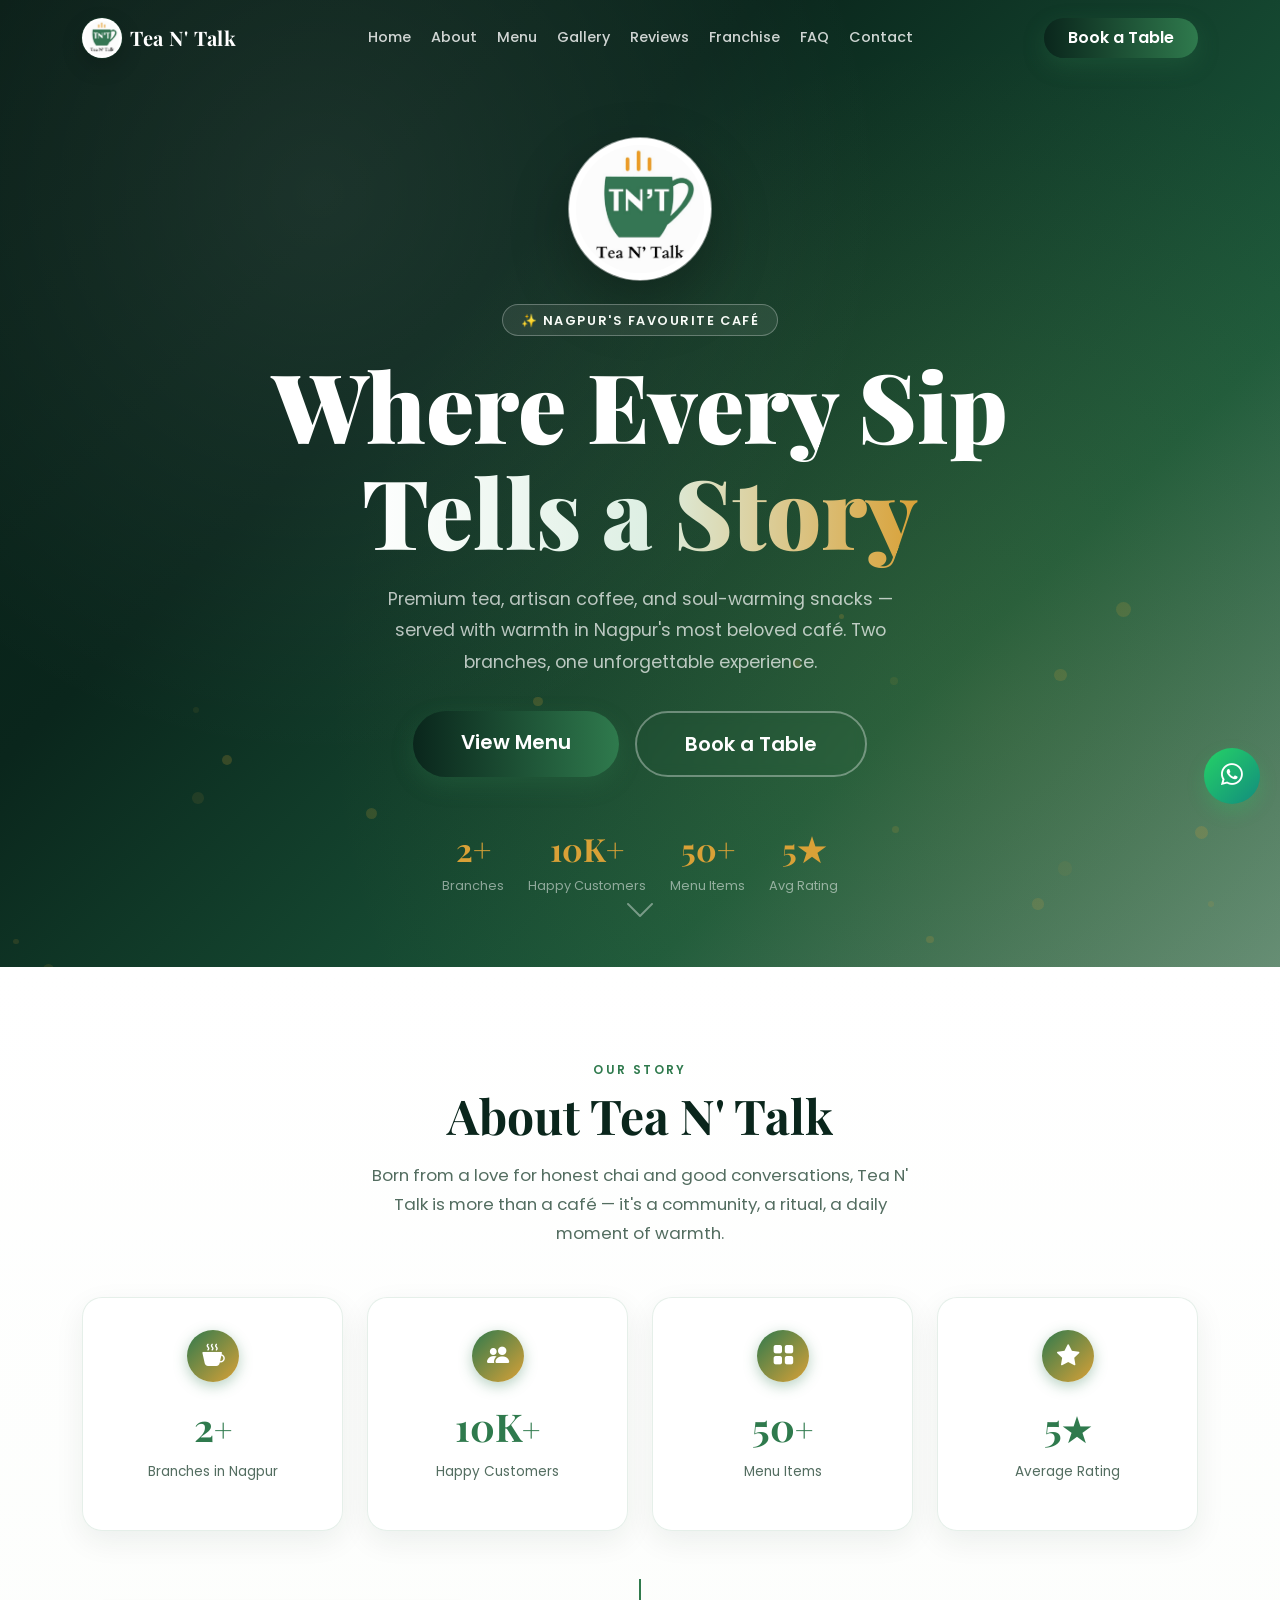
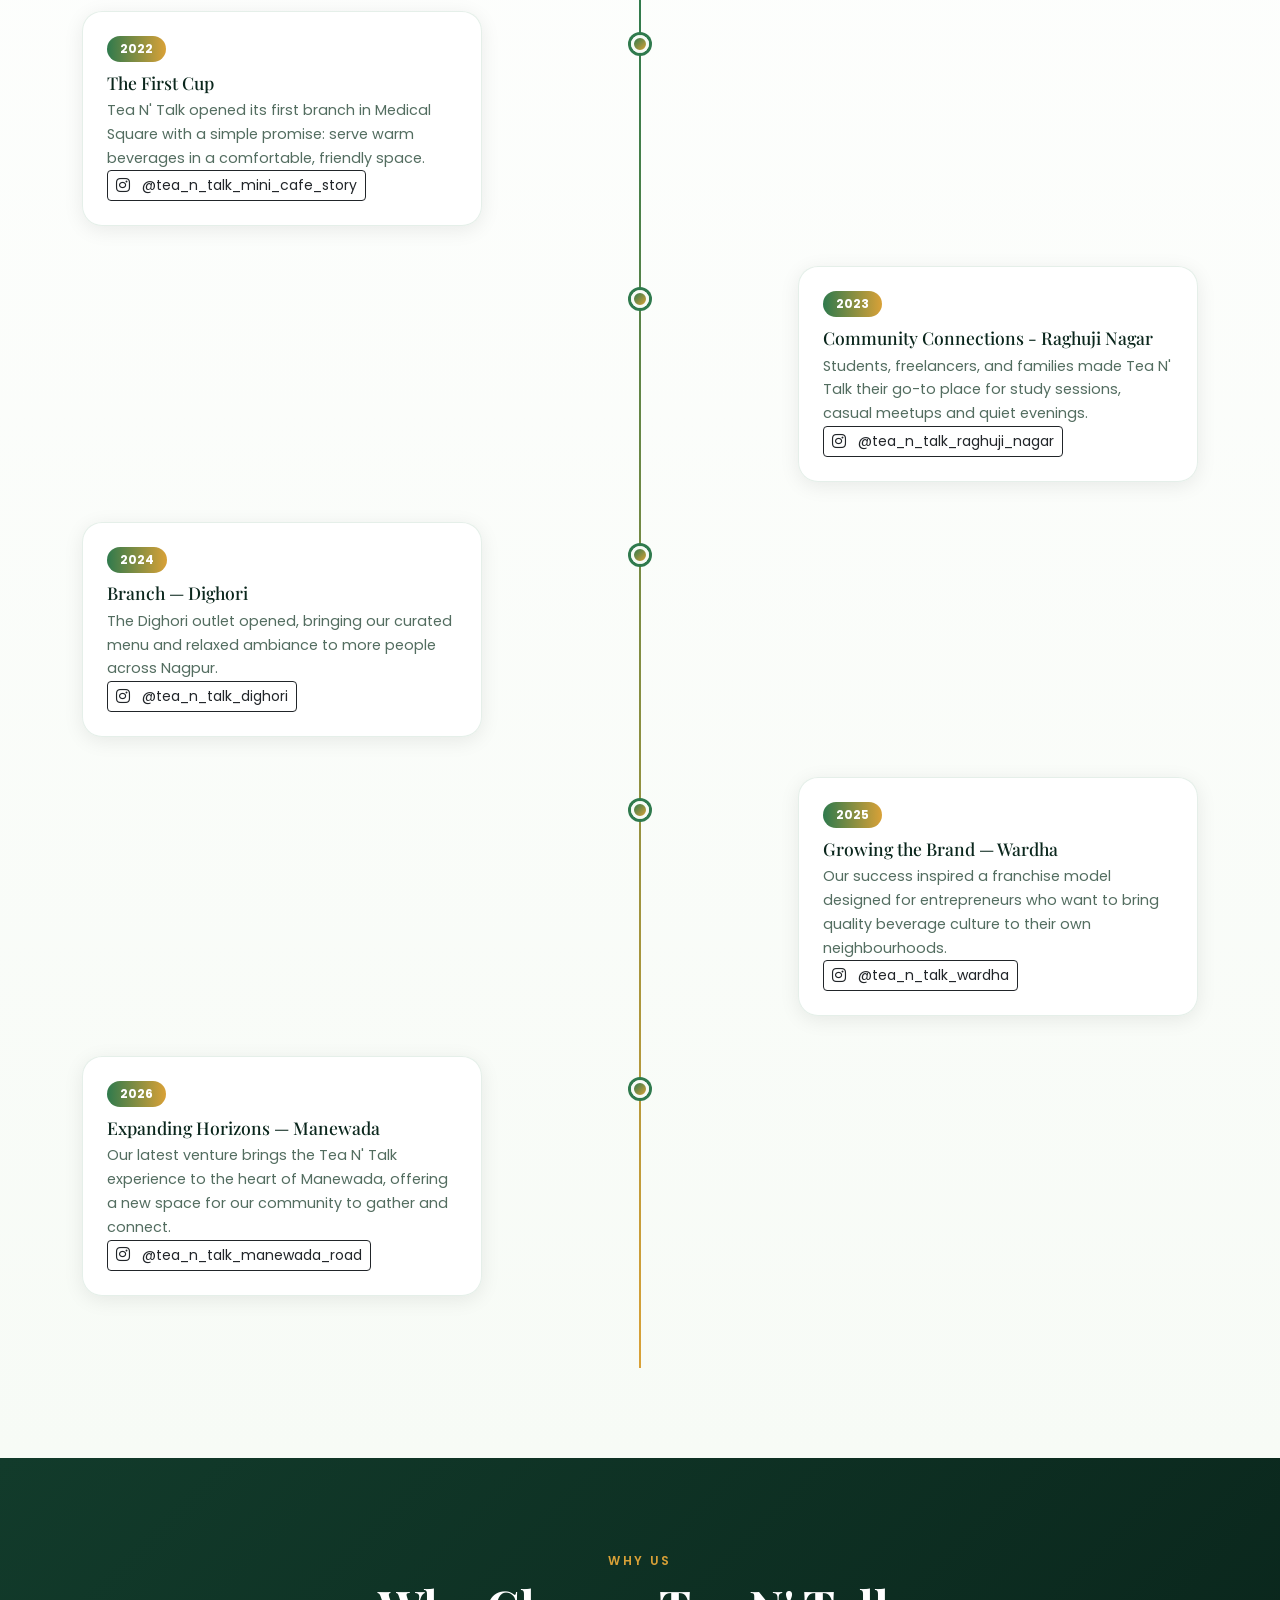
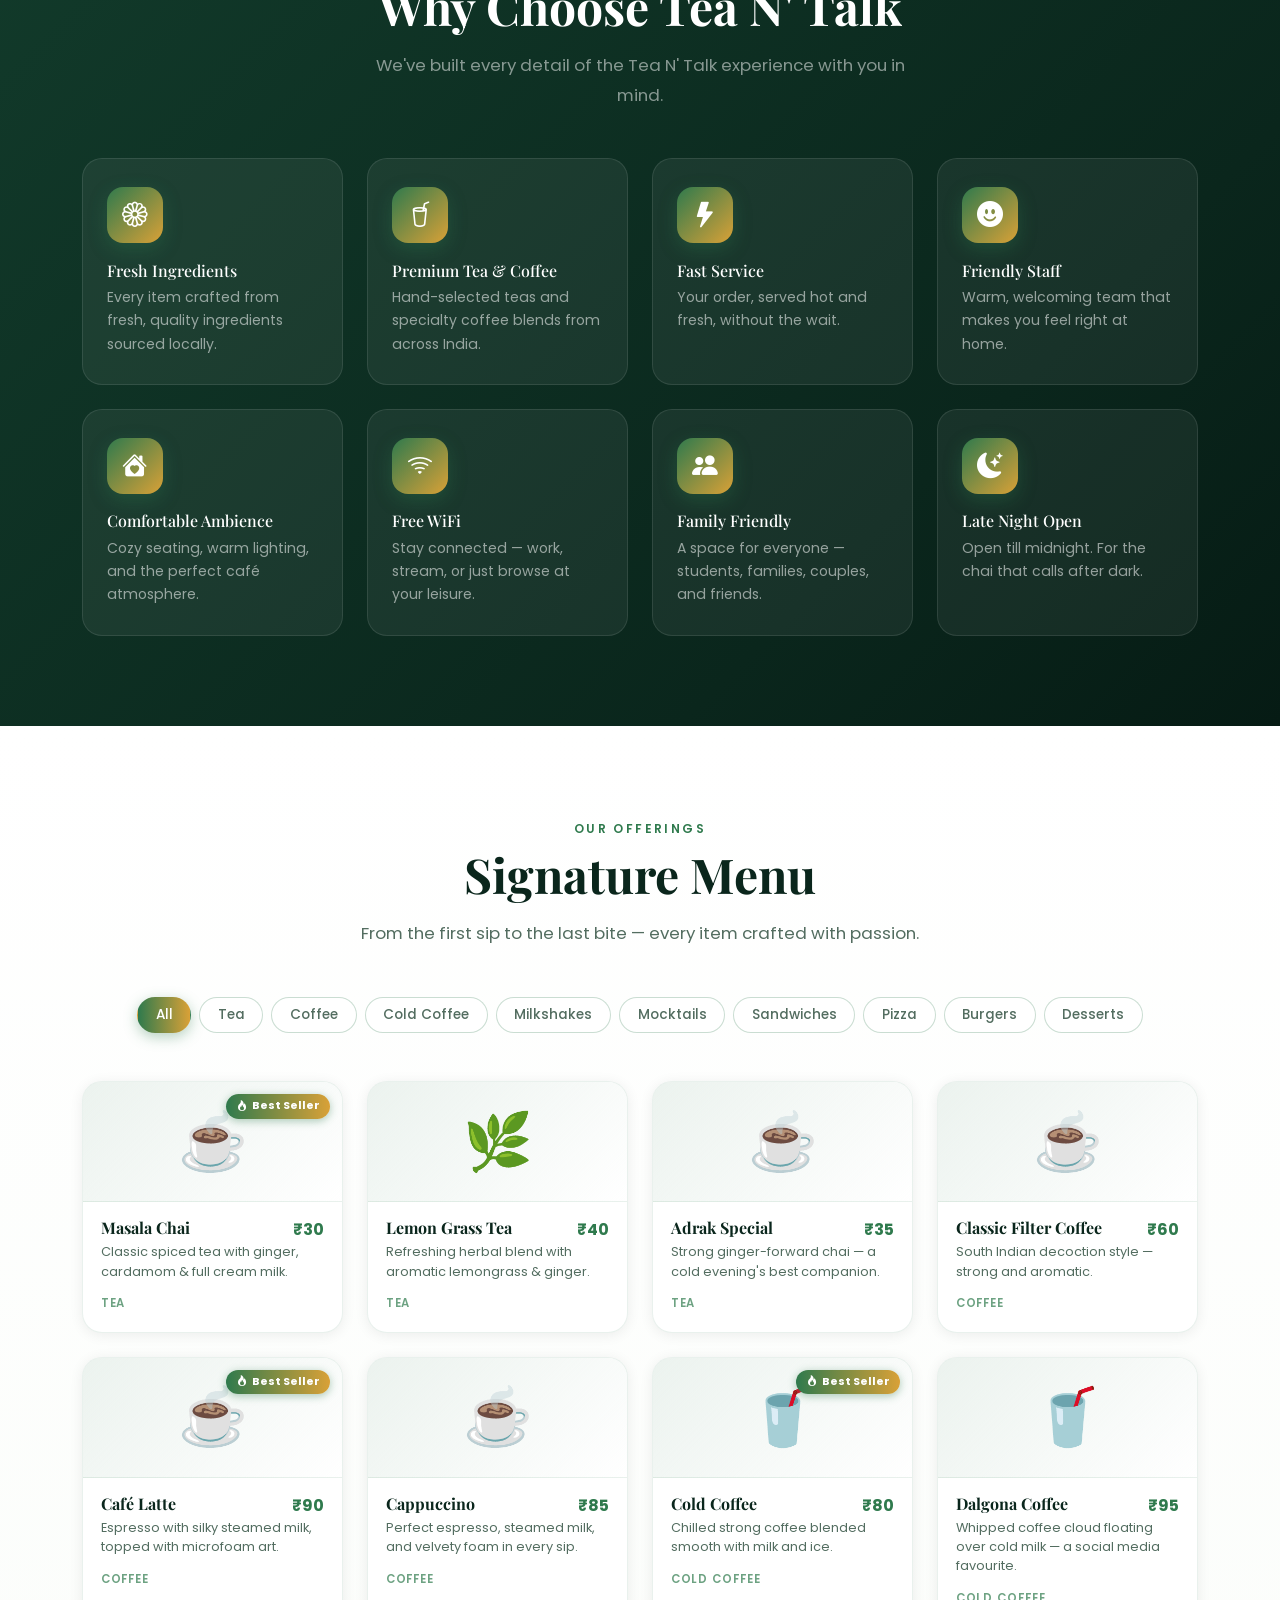
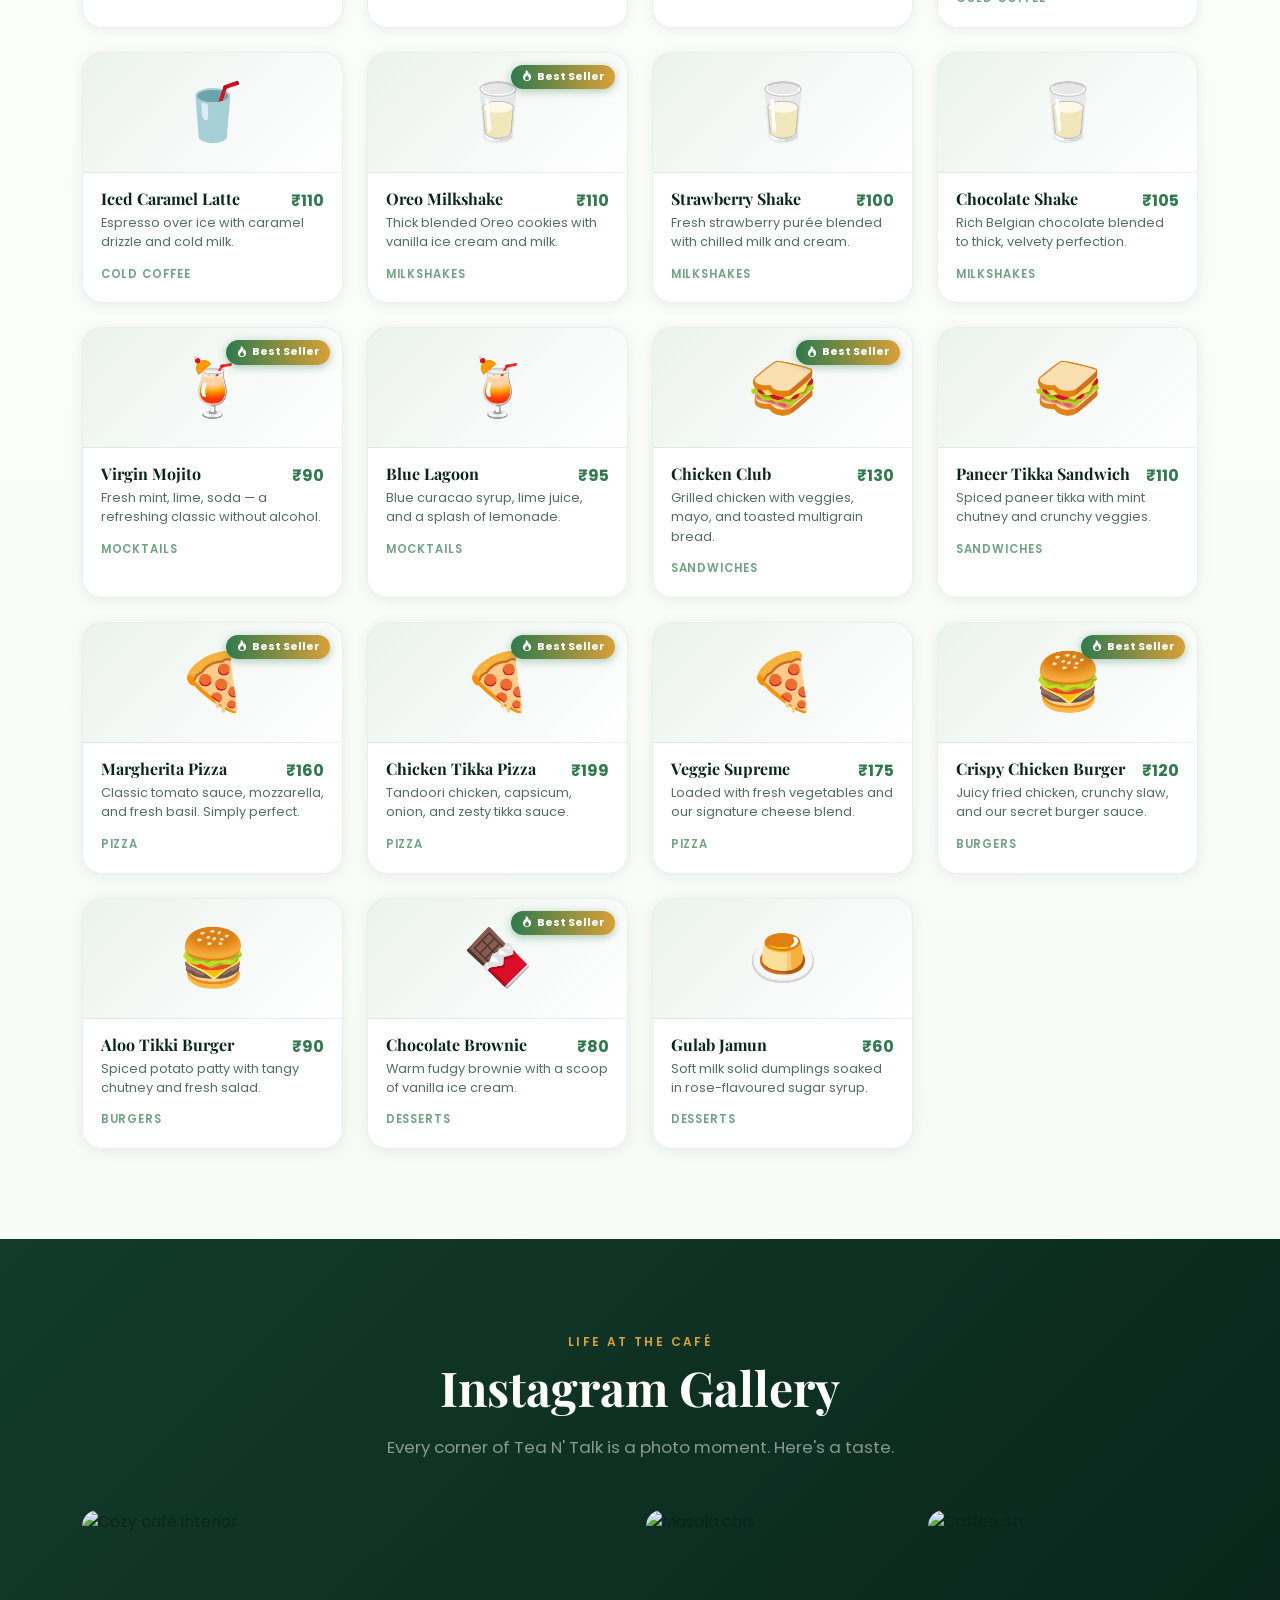
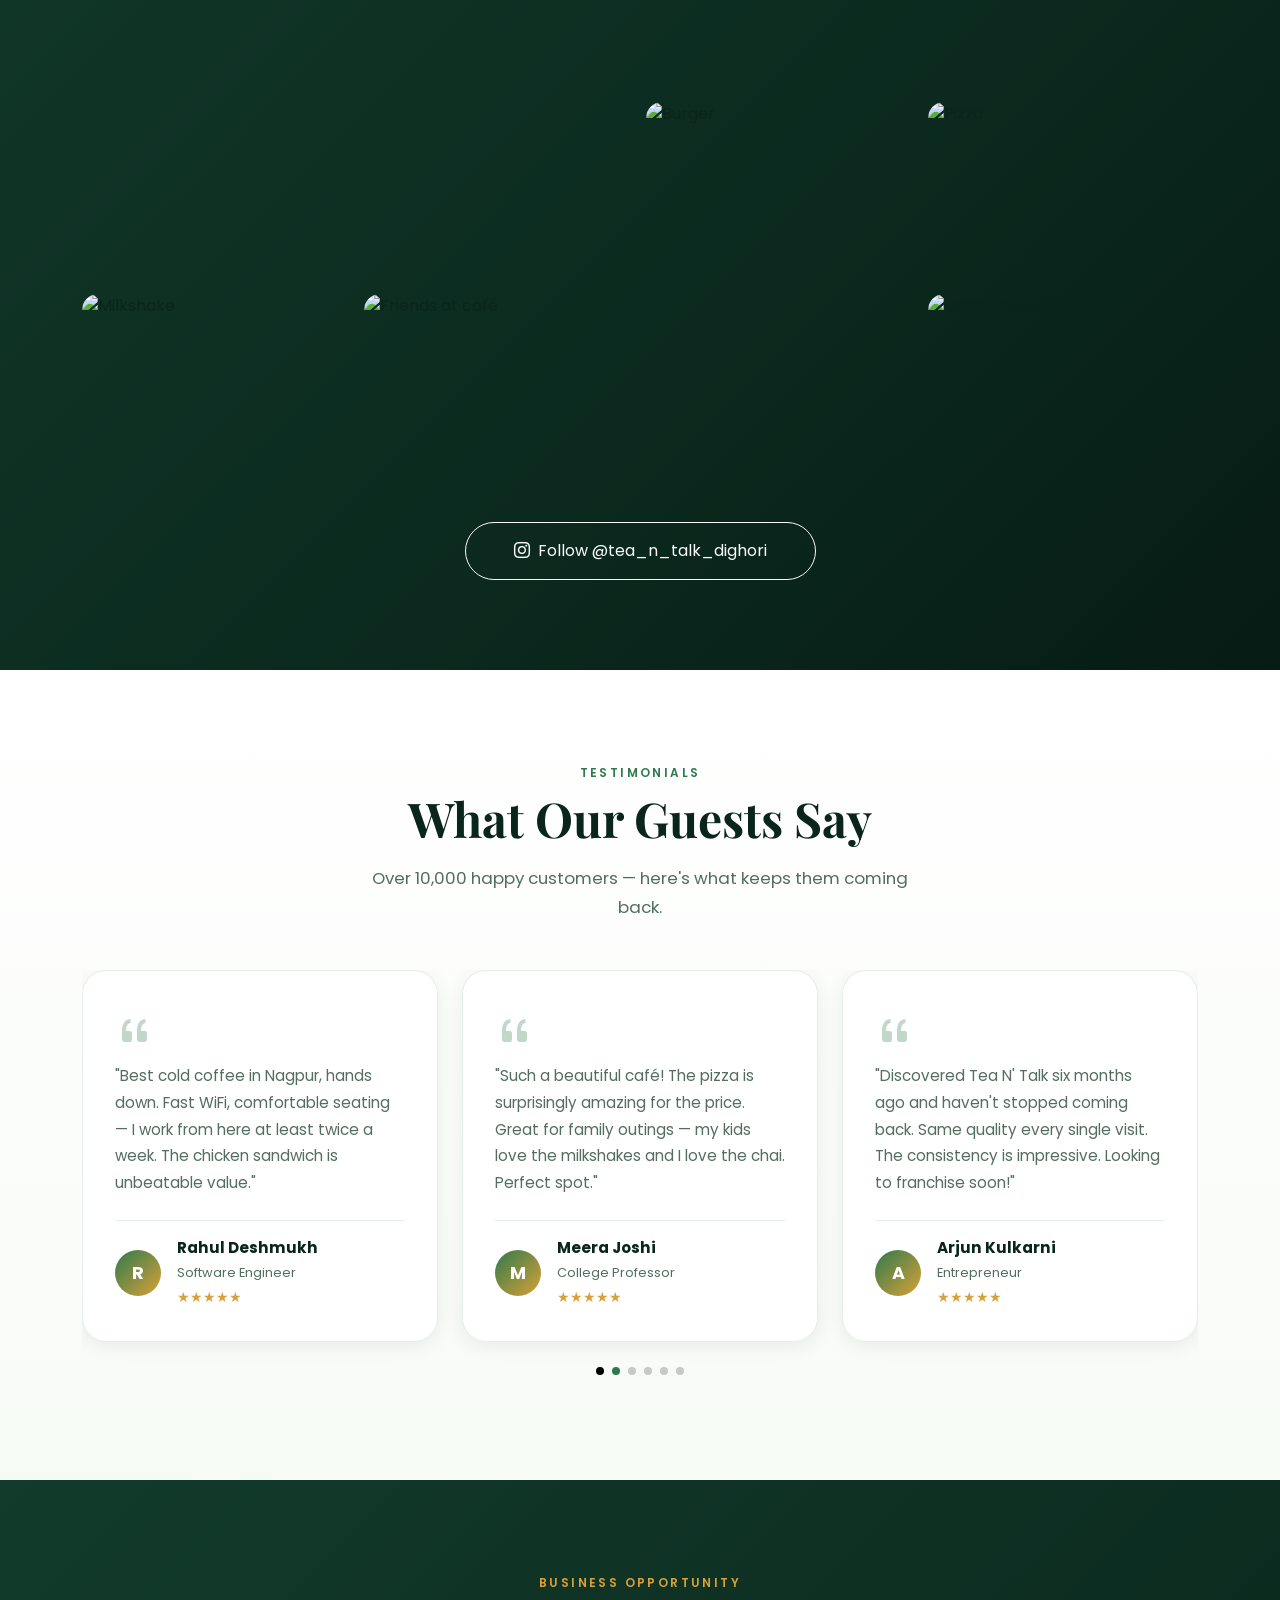
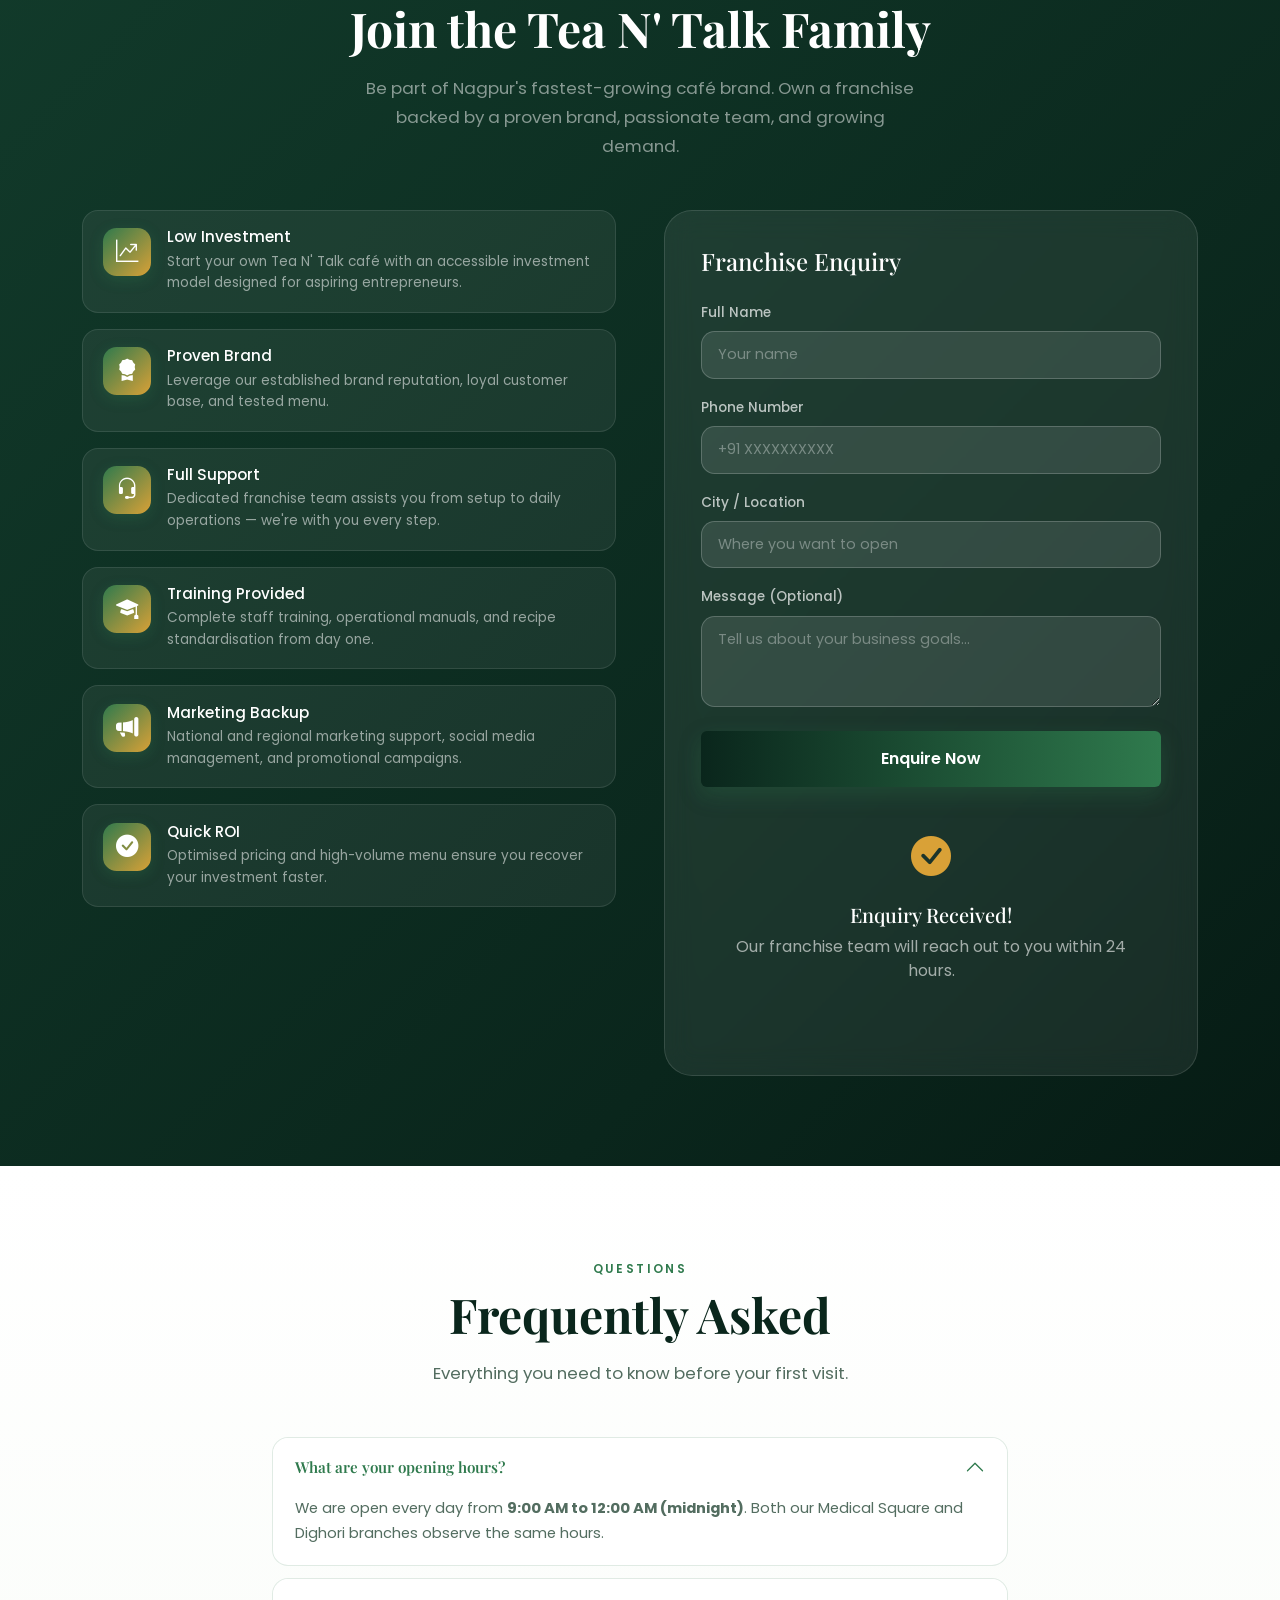
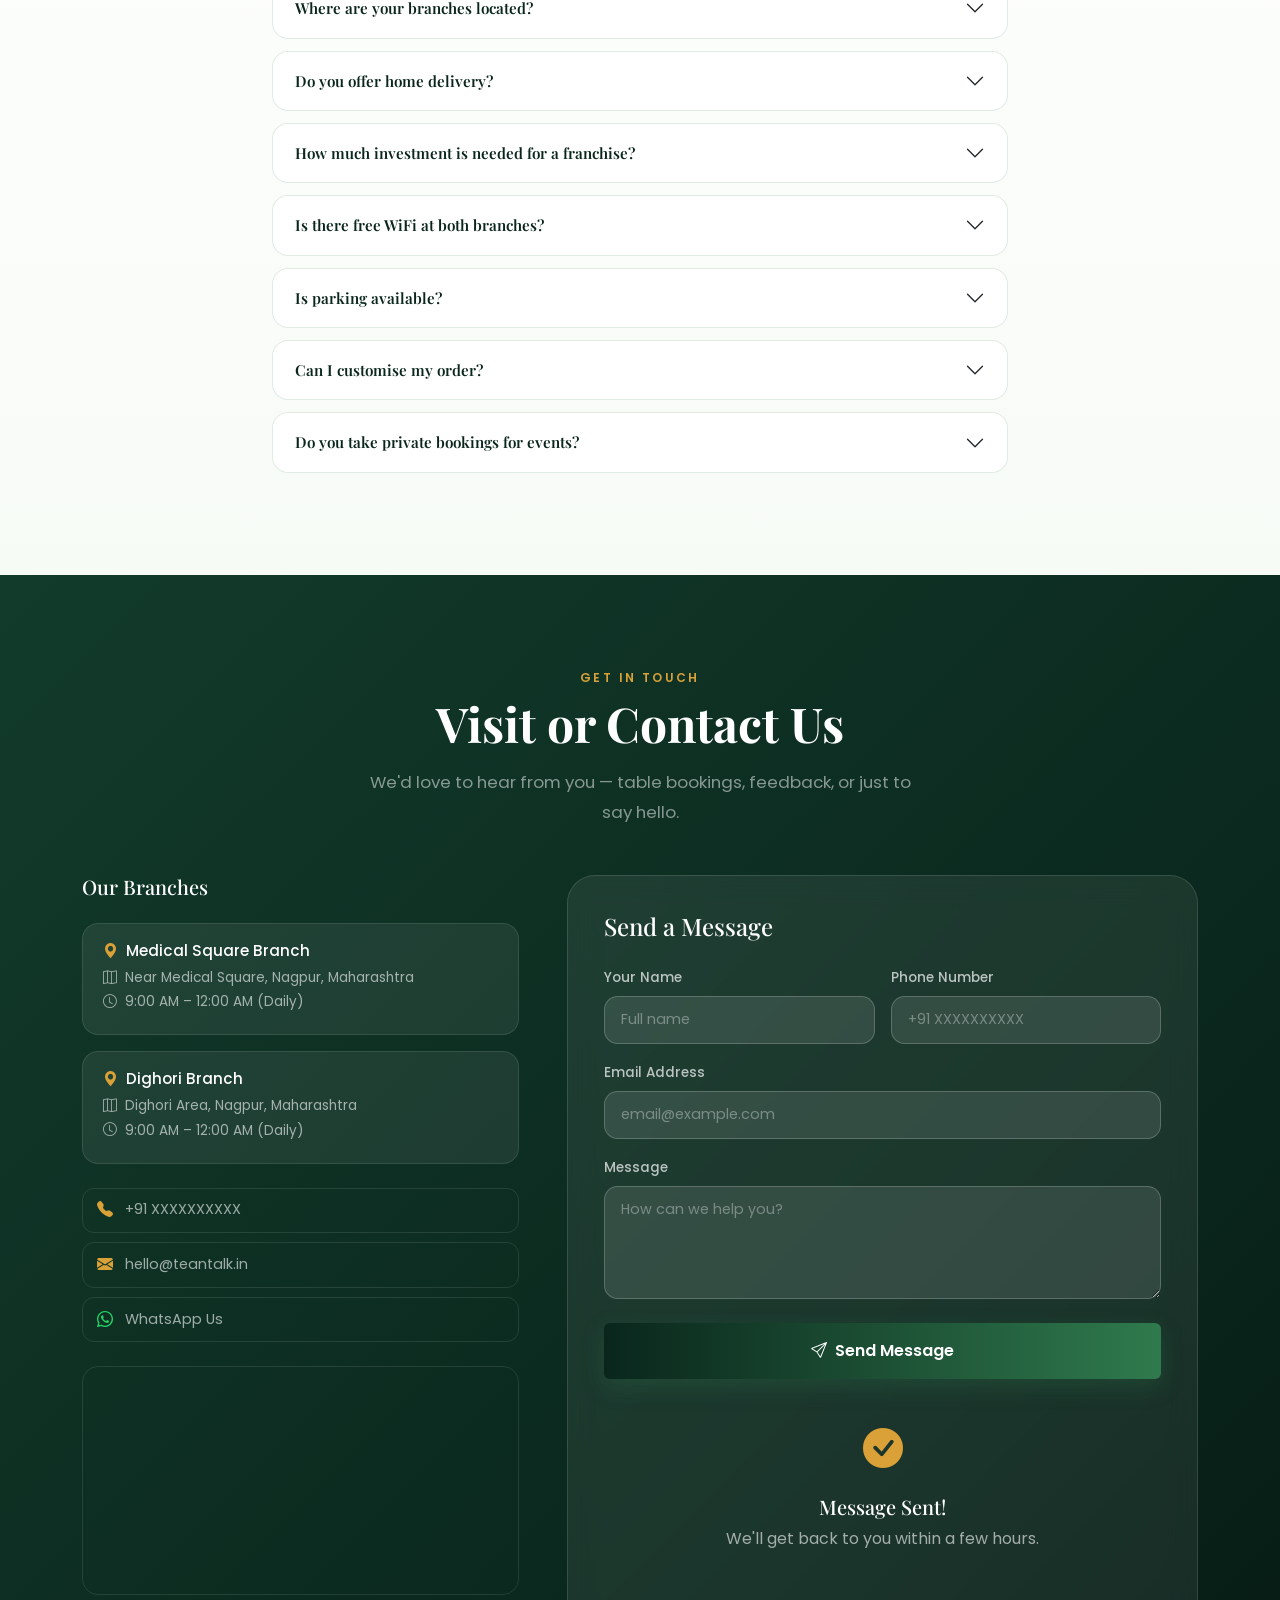
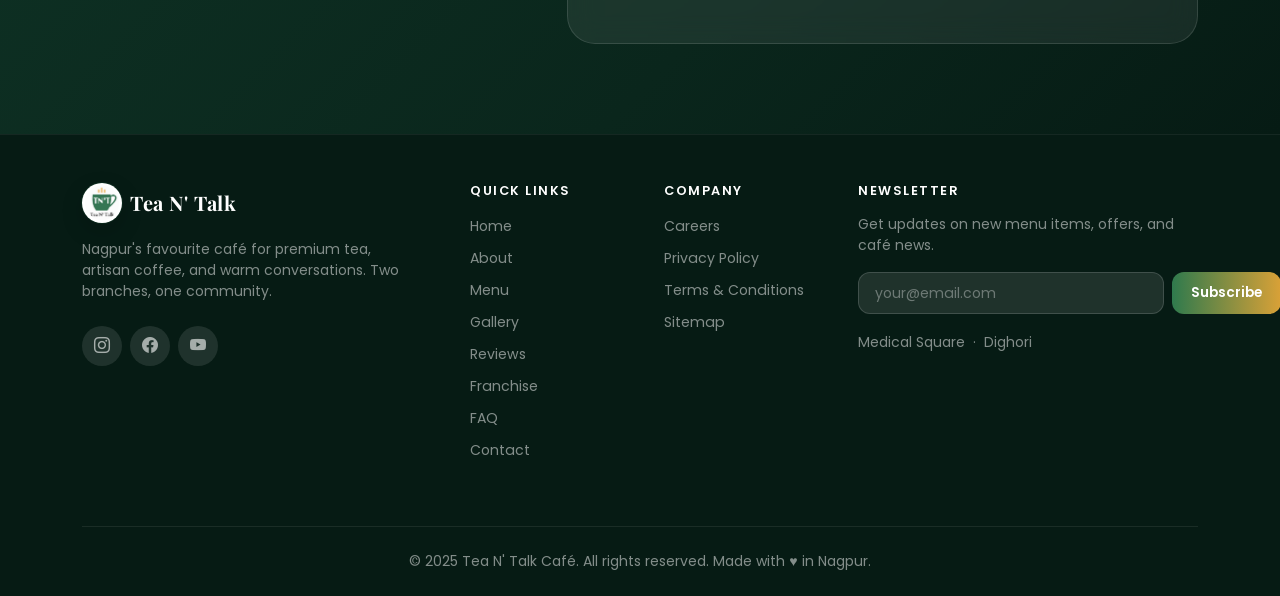
==== index.html @ 829f100f "first commit" ====
﻿<!DOCTYPE html>
<html lang="en">

<head>
  <meta charset="UTF-8" />
  <meta name="viewport" content="width=device-width, initial-scale=1.0" />
  <title>Tea N' Talk Caf&eacute; | Nagpur's Favourite Hangout</title>
  <meta name="description"
    content="Tea N' Talk Caf&eacute; &mdash; Premium tea, artisan coffee, and soul-warming snacks in Nagpur. Two branches at Medical Square and Dighori. Open till midnight." />
  <meta name="robots" content="index, follow" />
  <meta property="og:title" content="Tea N' Talk Caf&eacute; | Nagpur" />
  <meta property="og:description"
    content="Where Every Sip Tells a Story. Nagpur's favourite caf&eacute; for tea, coffee, pizza and good conversations." />
  <meta property="og:type" content="website" />
  <meta name="twitter:card" content="summary_large_image" />

  <!-- Google Fonts -->
  <link rel="preconnect" href="https://fonts.googleapis.com" />
  <link rel="preconnect" href="https://fonts.gstatic.com" crossorigin />
  <link
    href="https://fonts.googleapis.com/css2?family=Playfair+Display:ital,wght@0,400;0,600;0,700;0,800;0,900;1,400&family=Poppins:wght@300;400;500;600;700&display=swap"
    rel="stylesheet" />

  <!-- Bootstrap 5 -->
  <link href="https://cdn.jsdelivr.net/npm/bootstrap@5.3.3/dist/css/bootstrap.min.css" rel="stylesheet" />

  <!-- Bootstrap Icons -->
  <link rel="stylesheet" href="https://cdn.jsdelivr.net/npm/bootstrap-icons@1.11.3/font/bootstrap-icons.min.css" />

  <!-- AOS -->
  <link href="https://unpkg.com/aos@2.3.4/dist/aos.css" rel="stylesheet" />

  <!-- Swiper -->
  <link rel="stylesheet" href="https://cdn.jsdelivr.net/npm/swiper@11/swiper-bundle.min.css" />

  <!-- Custom CSS -->
  <link rel="stylesheet" href="css/style.css" />
</head>

<body>

  <!-- ===================== NAVBAR ===================== -->
  <nav class="navbar navbar-expand-lg fixed-top" id="mainNavbar">
    <div class="container">
      <a class="navbar-brand d-flex align-items-center gap-2" href="index.html">
        <div class="brand-logo-circle">
          <img src="assets/images/teaNtalk.PNG" alt="Tea N' Talk logo" />
        </div>
        <span class="brand-name">Tea N' Talk</span>
      </a>

      <button class="navbar-toggler" type="button" data-bs-toggle="collapse" data-bs-target="#navMenu"
        aria-controls="navMenu" aria-expanded="false" aria-label="Toggle navigation">
        <i class="bi bi-list fs-2 text-white"></i>
      </button>

      <div class="collapse navbar-collapse" id="navMenu">
        <ul class="navbar-nav mx-auto gap-1">
          <li class="nav-item"><a class="nav-link active" href="index.html">Home</a></li>
          <li class="nav-item"><a class="nav-link" href="about.html">About</a></li>
          <li class="nav-item"><a class="nav-link" href="menu.html">Menu</a></li>
          <li class="nav-item"><a class="nav-link" href="gallery.html">Gallery</a></li>
          <li class="nav-item"><a class="nav-link" href="index.html#reviews">Reviews</a></li>
          <li class="nav-item"><a class="nav-link" href="franchise.html">Franchise</a></li>
          <li class="nav-item"><a class="nav-link" href="index.html#faq">FAQ</a></li>
          <li class="nav-item"><a class="nav-link" href="contact.html">Contact</a></li>
        </ul>
        <a href="contact.html" class="btn btn-primary-brand ms-lg-3 px-4 py-2 rounded-pill">Book a Table</a>
      </div>
    </div>
  </nav>

  <!-- ===================== HERO ===================== -->
  <section id="home" class="hero-section d-flex align-items-center">
    <div class="hero-particles" id="particles"></div>
    <div class="hero-steam">
      <svg viewBox="0 0 200 200" class="steam-svg">
        <path class="steam-path" d="M60 180 Q55 140 70 110 Q85 80 70 50" stroke="white" stroke-width="3" fill="none"
          stroke-linecap="round" />
        <path class="steam-path s2" d="M100 190 Q95 150 110 115 Q125 80 110 45" stroke="white" stroke-width="2.5"
          fill="none" stroke-linecap="round" />
        <path class="steam-path s3" d="M140 185 Q135 145 150 112 Q165 80 150 48" stroke="white" stroke-width="2"
          fill="none" stroke-linecap="round" />
      </svg>
    </div>
    <div class="container text-center position-relative z-1">
      <div class="hero-logo-wrap mx-auto mb-4" data-aos="zoom-in" data-aos-delay="50">
        <img src="assets/images/teaNtalk.PNG" alt="Tea N' Talk logo" />
      </div>
      <div class="hero-badge mb-3" data-aos="fade-down" data-aos-delay="100">
        <span>&#x2728; Nagpur's Favourite Caf&eacute;</span>
      </div>
      <h1 class="hero-headline" data-aos="fade-up" data-aos-delay="200">
        Where Every Sip<br>
        <span class="text-gradient">Tells a Story</span>
      </h1>
      <p class="hero-sub mx-auto" data-aos="fade-up" data-aos-delay="350">
        Premium tea, artisan coffee, and soul-warming snacks &mdash; served with warmth
        in Nagpur's most beloved caf&eacute;. Two branches, one unforgettable experience.
      </p>
      <div class="d-flex flex-wrap justify-content-center gap-3 mt-4" data-aos="fade-up" data-aos-delay="500">
        <a href="menu.html" class="btn btn-primary-brand btn-lg px-5 py-3 rounded-pill">View Menu</a>
        <a href="contact.html" class="btn btn-outline-hero btn-lg px-5 py-3 rounded-pill">Book a Table</a>
      </div>
      <div class="hero-stats d-flex flex-wrap justify-content-center gap-4 mt-5" data-aos="fade-up"
        data-aos-delay="650">
        <div class="hero-stat"><span class="stat-val">2+</span><span class="stat-lbl">Branches</span></div>
        <div class="hero-stat"><span class="stat-val">10K+</span><span class="stat-lbl">Happy Customers</span></div>
        <div class="hero-stat"><span class="stat-val">50+</span><span class="stat-lbl">Menu Items</span></div>
        <div class="hero-stat"><span class="stat-val">5&#9733;</span><span class="stat-lbl">Avg Rating</span></div>
      </div>
    </div>
    <a href="about.html" class="scroll-indicator">
      <i class="bi bi-chevron-down"></i>
    </a>
  </section>

  <!-- ===================== ABOUT ===================== -->
  <section id="about" class="section-pad bg-cream">
    <div class="container">
      <div class="section-header text-center mb-5" data-aos="fade-up">
        <span class="section-tag">Our Story</span>
        <h2 class="section-title">About Tea N' Talk</h2>
        <p class="section-sub mx-auto">Born from a love for honest chai and good conversations, Tea N' Talk is more than
          a caf&eacute; &mdash; it's a community, a ritual, a daily moment of warmth.</p>
      </div>

      <!-- Counter Stats -->
      <div class="row g-4 mb-5">
        <div class="col-6 col-md-3" data-aos="fade-up" data-aos-delay="100">
          <div class="stat-card text-center">
            <div class="stat-icon"><i class="bi bi-cup-hot-fill"></i></div>
            <div class="counter-val" data-target="2">0</div><span class="counter-suffix">+</span>
            <p>Branches in Nagpur</p>
          </div>
        </div>
        <div class="col-6 col-md-3" data-aos="fade-up" data-aos-delay="200">
          <div class="stat-card text-center">
            <div class="stat-icon"><i class="bi bi-people-fill"></i></div>
            <div class="counter-val" data-target="10000">0</div><span class="counter-suffix">+</span>
            <p>Happy Customers</p>
          </div>
        </div>
        <div class="col-6 col-md-3" data-aos="fade-up" data-aos-delay="300">
          <div class="stat-card text-center">
            <div class="stat-icon"><i class="bi bi-grid-fill"></i></div>
            <div class="counter-val" data-target="50">0</div><span class="counter-suffix">+</span>
            <p>Menu Items</p>
          </div>
        </div>
        <div class="col-6 col-md-3" data-aos="fade-up" data-aos-delay="400">
          <div class="stat-card text-center">
            <div class="stat-icon"><i class="bi bi-star-fill"></i></div>
            <div class="counter-val" data-target="5">0</div><span class="counter-suffix">&#9733;</span>
            <p>Average Rating</p>
          </div>
        </div>
      </div>

      <!-- Timeline -->



      <div class="timeline">
        <div class="timeline-item" data-aos="fade-right">
          <div class="timeline-dot"></div>
          <div class="timeline-card">
            <span class="tl-year">2022</span>
            <h4>The First Cup</h4>
            <p>Tea N' Talk opened its first branch in Medical Square with a simple promise: serve warm
              beverages in a comfortable, friendly space.</p>
            <a class="btn btn-outline-dark btn-sm" href="https://www.instagram.com/tea_n_talk_mini_cafe_story/"
              target="_blank" rel="noopener">
              <i class="bi bi-instagram me-2"></i> @tea_n_talk_mini_cafe_story
            </a>
          </div>
        </div>
        <div class="timeline-item right" data-aos="fade-left">
          <div class="timeline-dot"></div>
          <div class="timeline-card">
            <span class="tl-year">2023</span>
            <h4>Community Connections - Raghuji Nagar</h4>
            <p>Students, freelancers, and families made Tea N' Talk their go-to place for study sessions,
              casual meetups and quiet evenings.</p>
            <a class="btn btn-outline-dark btn-sm" href="https://www.instagram.com/tea_n_talk_raghuji_nagar/"
              target="_blank" rel="noopener">
              <i class="bi bi-instagram me-2"></i> @tea_n_talk_raghuji_nagar
            </a>
          </div>
        </div>
        <div class="timeline-item" data-aos="fade-right">
          <div class="timeline-dot"></div>
          <div class="timeline-card">
            <span class="tl-year">2024</span>
            <h4>Branch — Dighori</h4>
            <p>The Dighori outlet opened, bringing our curated menu and relaxed ambiance to more people
              across Nagpur.</p>
            <a class="btn btn-outline-dark btn-sm" href="https://www.instagram.com/tea_n_talk_dighori/" target="_blank"
              rel="noopener">
              <i class="bi bi-instagram me-2"></i> @tea_n_talk_dighori
            </a>
          </div>
        </div>
        <div class="timeline-item right" data-aos="fade-left">
          <div class="timeline-dot"></div>
          <div class="timeline-card">
            <span class="tl-year">2025</span>
            <h4>Growing the Brand — Wardha</h4>
            <p>Our success inspired a franchise model designed for entrepreneurs who want to bring quality
              beverage culture to their own neighbourhoods.</p>
            <a class="btn btn-outline-dark btn-sm" href="https://www.instagram.com/tea_n_talk_wardha/" target="_blank"
              rel="noopener">
              <i class="bi bi-instagram me-2"></i> @tea_n_talk_wardha
            </a>
          </div>
        </div>
        <!-- manewada branch -->
        <div class="timeline-item" data-aos="fade-right">
          <div class="timeline-dot"></div>
          <div class="timeline-card">
            <span class="tl-year">2026</span>
            <h4>Expanding Horizons — Manewada</h4>
            <p>Our latest venture brings the Tea N' Talk experience to the heart of Manewada, offering
              a new space for our community to gather and connect.</p>
            <a class="btn btn-outline-dark btn-sm" href="https://www.instagram.com/tea_n_talk_manewada_road/"
              target="_blank" rel="noopener">
              <i class="bi bi-instagram me-2"></i> @tea_n_talk_manewada_road
            </a>
          </div>
        </div>
      </div>



    </div>
  </section>

  <!-- ===================== WHY CHOOSE US ===================== -->
  <section class="section-pad bg-dark-brand">
    <div class="container">
      <div class="section-header text-center mb-5" data-aos="fade-up">
        <span class="section-tag light">Why Us</span>
        <h2 class="section-title text-white">Why Choose Tea N' Talk</h2>
        <p class="section-sub text-white-50 mx-auto">We've built every detail of the Tea N' Talk experience with you in
          mind.</p>
      </div>
      <div class="row g-4">
        <div class="col-sm-6 col-lg-3" data-aos="fade-up" data-aos-delay="100">
          <div class="feature-card">
            <div class="feature-icon"><i class="bi bi-flower1"></i></div>
            <h5>Fresh Ingredients</h5>
            <p>Every item crafted from fresh, quality ingredients sourced locally.</p>
          </div>
        </div>
        <div class="col-sm-6 col-lg-3" data-aos="fade-up" data-aos-delay="150">
          <div class="feature-card">
            <div class="feature-icon"><i class="bi bi-cup-straw"></i></div>
            <h5>Premium Tea & Coffee</h5>
            <p>Hand-selected teas and specialty coffee blends from across India.</p>
          </div>
        </div>
        <div class="col-sm-6 col-lg-3" data-aos="fade-up" data-aos-delay="200">
          <div class="feature-card">
            <div class="feature-icon"><i class="bi bi-lightning-fill"></i></div>
            <h5>Fast Service</h5>
            <p>Your order, served hot and fresh, without the wait.</p>
          </div>
        </div>
        <div class="col-sm-6 col-lg-3" data-aos="fade-up" data-aos-delay="250">
          <div class="feature-card">
            <div class="feature-icon"><i class="bi bi-emoji-smile-fill"></i></div>
            <h5>Friendly Staff</h5>
            <p>Warm, welcoming team that makes you feel right at home.</p>
          </div>
        </div>
        <div class="col-sm-6 col-lg-3" data-aos="fade-up" data-aos-delay="300">
          <div class="feature-card">
            <div class="feature-icon"><i class="bi bi-house-heart-fill"></i></div>
            <h5>Comfortable Ambience</h5>
            <p>Cozy seating, warm lighting, and the perfect caf&eacute; atmosphere.</p>
          </div>
        </div>
        <div class="col-sm-6 col-lg-3" data-aos="fade-up" data-aos-delay="350">
          <div class="feature-card">
            <div class="feature-icon"><i class="bi bi-wifi"></i></div>
            <h5>Free WiFi</h5>
            <p>Stay connected &mdash; work, stream, or just browse at your leisure.</p>
          </div>
        </div>
        <div class="col-sm-6 col-lg-3" data-aos="fade-up" data-aos-delay="400">
          <div class="feature-card">
            <div class="feature-icon"><i class="bi bi-people-fill"></i></div>
            <h5>Family Friendly</h5>
            <p>A space for everyone &mdash; students, families, couples, and friends.</p>
          </div>
        </div>
        <div class="col-sm-6 col-lg-3" data-aos="fade-up" data-aos-delay="450">
          <div class="feature-card">
            <div class="feature-icon"><i class="bi bi-moon-stars-fill"></i></div>
            <h5>Late Night Open</h5>
            <p>Open till midnight. For the chai that calls after dark.</p>
          </div>
        </div>
      </div>
    </div>
  </section>

  <!-- ===================== MENU ===================== -->
  <section id="menu" class="section-pad bg-cream">
    <div class="container">
      <div class="section-header text-center mb-5" data-aos="fade-up">
        <span class="section-tag">Our Offerings</span>
        <h2 class="section-title">Signature Menu</h2>
        <p class="section-sub mx-auto">From the first sip to the last bite &mdash; every item crafted with passion.</p>
      </div>

      <!-- Filter Tabs -->
      <div class="menu-filters d-flex flex-wrap justify-content-center gap-2 mb-5" data-aos="fade-up">
        <button class="filter-btn active" data-filter="all">All</button>
        <button class="filter-btn" data-filter="tea">Tea</button>
        <button class="filter-btn" data-filter="coffee">Coffee</button>
        <button class="filter-btn" data-filter="cold-coffee">Cold Coffee</button>
        <button class="filter-btn" data-filter="milkshakes">Milkshakes</button>
        <button class="filter-btn" data-filter="mocktails">Mocktails</button>
        <button class="filter-btn" data-filter="sandwiches">Sandwiches</button>
        <button class="filter-btn" data-filter="pizza">Pizza</button>
        <button class="filter-btn" data-filter="burgers">Burgers</button>
        <button class="filter-btn" data-filter="desserts">Desserts</button>
      </div>

      <!-- Menu Grid -->
      <div class="row g-4" id="menuGrid">

        <!-- TEA -->
        <div class="col-sm-6 col-lg-3 menu-item" data-category="tea" data-aos="zoom-in">
          <div class="menu-card">
            <div class="menu-emoji" style="background:linear-gradient(135deg,#2F7A4D18,#FFFFFF)">&#x2615;</div>
            <span class="bestseller-badge"><i class="bi bi-fire"></i> Best Seller</span>
            <div class="menu-body">
              <div class="d-flex justify-content-between align-items-start">
                <h6>Masala Chai</h6><span class="price">&#8377;30</span>
              </div>
              <p>Classic spiced tea with ginger, cardamom &amp; full cream milk.</p>
              <span class="cat-tag">Tea</span>
            </div>
          </div>
        </div>
        <div class="col-sm-6 col-lg-3 menu-item" data-category="tea" data-aos="zoom-in" data-aos-delay="50">
          <div class="menu-card">
            <div class="menu-emoji" style="background:linear-gradient(135deg,#2F7A4D18,#FFFFFF)">&#x1F33F;</div>
            <div class="menu-body">
              <div class="d-flex justify-content-between align-items-start">
                <h6>Lemon Grass Tea</h6><span class="price">&#8377;40</span>
              </div>
              <p>Refreshing herbal blend with aromatic lemongrass &amp; ginger.</p>
              <span class="cat-tag">Tea</span>
            </div>
          </div>
        </div>
        <div class="col-sm-6 col-lg-3 menu-item" data-category="tea" data-aos="zoom-in" data-aos-delay="100">
          <div class="menu-card">
            <div class="menu-emoji" style="background:linear-gradient(135deg,#2F7A4D18,#FFFFFF)">&#x2615;</div>
            <div class="menu-body">
              <div class="d-flex justify-content-between align-items-start">
                <h6>Adrak Special</h6><span class="price">&#8377;35</span>
              </div>
              <p>Strong ginger-forward chai &mdash; a cold evening's best companion.</p>
              <span class="cat-tag">Tea</span>
            </div>
          </div>
        </div>

        <!-- COFFEE -->
        <div class="col-sm-6 col-lg-3 menu-item" data-category="coffee" data-aos="zoom-in">
          <div class="menu-card">
            <div class="menu-emoji" style="background:linear-gradient(135deg,#2F7A4D18,#FFFFFF)">&#x2615;</div>
            <div class="menu-body">
              <div class="d-flex justify-content-between align-items-start">
                <h6>Classic Filter Coffee</h6><span class="price">&#8377;60</span>
              </div>
              <p>South Indian decoction style &mdash; strong and aromatic.</p>
              <span class="cat-tag">Coffee</span>
            </div>
          </div>
        </div>
        <div class="col-sm-6 col-lg-3 menu-item" data-category="coffee" data-aos="zoom-in" data-aos-delay="50">
          <div class="menu-card">
            <div class="menu-emoji" style="background:linear-gradient(135deg,#2F7A4D18,#FFFFFF)">&#x2615;</div>
            <span class="bestseller-badge"><i class="bi bi-fire"></i> Best Seller</span>
            <div class="menu-body">
              <div class="d-flex justify-content-between align-items-start">
                <h6>Caf&eacute; Latte</h6><span class="price">&#8377;90</span>
              </div>
              <p>Espresso with silky steamed milk, topped with microfoam art.</p>
              <span class="cat-tag">Coffee</span>
            </div>
          </div>
        </div>
        <div class="col-sm-6 col-lg-3 menu-item" data-category="coffee" data-aos="zoom-in" data-aos-delay="100">
          <div class="menu-card">
            <div class="menu-emoji" style="background:linear-gradient(135deg,#2F7A4D18,#FFFFFF)">&#x2615;</div>
            <div class="menu-body">
              <div class="d-flex justify-content-between align-items-start">
                <h6>Cappuccino</h6><span class="price">&#8377;85</span>
              </div>
              <p>Perfect espresso, steamed milk, and velvety foam in every sip.</p>
              <span class="cat-tag">Coffee</span>
            </div>
          </div>
        </div>

        <!-- COLD COFFEE -->
        <div class="col-sm-6 col-lg-3 menu-item" data-category="cold-coffee" data-aos="zoom-in">
          <div class="menu-card">
            <div class="menu-emoji" style="background:linear-gradient(135deg,#2F7A4D18,#FFFFFF)">&#x1F964;</div>
            <span class="bestseller-badge"><i class="bi bi-fire"></i> Best Seller</span>
            <div class="menu-body">
              <div class="d-flex justify-content-between align-items-start">
                <h6>Cold Coffee</h6><span class="price">&#8377;80</span>
              </div>
              <p>Chilled strong coffee blended smooth with milk and ice.</p>
              <span class="cat-tag">Cold Coffee</span>
            </div>
          </div>
        </div>
        <div class="col-sm-6 col-lg-3 menu-item" data-category="cold-coffee" data-aos="zoom-in" data-aos-delay="50">
          <div class="menu-card">
            <div class="menu-emoji" style="background:linear-gradient(135deg,#2F7A4D18,#FFFFFF)">&#x1F964;</div>
            <div class="menu-body">
              <div class="d-flex justify-content-between align-items-start">
                <h6>Dalgona Coffee</h6><span class="price">&#8377;95</span>
              </div>
              <p>Whipped coffee cloud floating over cold milk &mdash; a social media favourite.</p>
              <span class="cat-tag">Cold Coffee</span>
            </div>
          </div>
        </div>
        <div class="col-sm-6 col-lg-3 menu-item" data-category="cold-coffee" data-aos="zoom-in" data-aos-delay="100">
          <div class="menu-card">
            <div class="menu-emoji" style="background:linear-gradient(135deg,#2F7A4D18,#FFFFFF)">&#x1F964;</div>
            <div class="menu-body">
              <div class="d-flex justify-content-between align-items-start">
                <h6>Iced Caramel Latte</h6><span class="price">&#8377;110</span>
              </div>
              <p>Espresso over ice with caramel drizzle and cold milk.</p>
              <span class="cat-tag">Cold Coffee</span>
            </div>
          </div>
        </div>

        <!-- MILKSHAKES -->
        <div class="col-sm-6 col-lg-3 menu-item" data-category="milkshakes" data-aos="zoom-in">
          <div class="menu-card">
            <div class="menu-emoji" style="background:linear-gradient(135deg,#2F7A4D18,#FFFFFF)">&#x1F95B;</div>
            <span class="bestseller-badge"><i class="bi bi-fire"></i> Best Seller</span>
            <div class="menu-body">
              <div class="d-flex justify-content-between align-items-start">
                <h6>Oreo Milkshake</h6><span class="price">&#8377;110</span>
              </div>
              <p>Thick blended Oreo cookies with vanilla ice cream and milk.</p>
              <span class="cat-tag">Milkshakes</span>
            </div>
          </div>
        </div>
        <div class="col-sm-6 col-lg-3 menu-item" data-category="milkshakes" data-aos="zoom-in" data-aos-delay="50">
          <div class="menu-card">
            <div class="menu-emoji" style="background:linear-gradient(135deg,#2F7A4D18,#FFFFFF)">&#x1F95B;</div>
            <div class="menu-body">
              <div class="d-flex justify-content-between align-items-start">
                <h6>Strawberry Shake</h6><span class="price">&#8377;100</span>
              </div>
              <p>Fresh strawberry pur&eacute;e blended with chilled milk and cream.</p>
              <span class="cat-tag">Milkshakes</span>
            </div>
          </div>
        </div>
        <div class="col-sm-6 col-lg-3 menu-item" data-category="milkshakes" data-aos="zoom-in" data-aos-delay="100">
          <div class="menu-card">
            <div class="menu-emoji" style="background:linear-gradient(135deg,#2F7A4D18,#FFFFFF)">&#x1F95B;</div>
            <div class="menu-body">
              <div class="d-flex justify-content-between align-items-start">
                <h6>Chocolate Shake</h6><span class="price">&#8377;105</span>
              </div>
              <p>Rich Belgian chocolate blended to thick, velvety perfection.</p>
              <span class="cat-tag">Milkshakes</span>
            </div>
          </div>
        </div>

        <!-- MOCKTAILS -->
        <div class="col-sm-6 col-lg-3 menu-item" data-category="mocktails" data-aos="zoom-in">
          <div class="menu-card">
            <div class="menu-emoji" style="background:linear-gradient(135deg,#2F7A4D18,#FFFFFF)">&#x1F379;</div>
            <span class="bestseller-badge"><i class="bi bi-fire"></i> Best Seller</span>
            <div class="menu-body">
              <div class="d-flex justify-content-between align-items-start">
                <h6>Virgin Mojito</h6><span class="price">&#8377;90</span>
              </div>
              <p>Fresh mint, lime, soda &mdash; a refreshing classic without alcohol.</p>
              <span class="cat-tag">Mocktails</span>
            </div>
          </div>
        </div>
        <div class="col-sm-6 col-lg-3 menu-item" data-category="mocktails" data-aos="zoom-in" data-aos-delay="50">
          <div class="menu-card">
            <div class="menu-emoji" style="background:linear-gradient(135deg,#2F7A4D18,#FFFFFF)">&#x1F379;</div>
            <div class="menu-body">
              <div class="d-flex justify-content-between align-items-start">
                <h6>Blue Lagoon</h6><span class="price">&#8377;95</span>
              </div>
              <p>Blue curacao syrup, lime juice, and a splash of lemonade.</p>
              <span class="cat-tag">Mocktails</span>
            </div>
          </div>
        </div>

        <!-- SANDWICHES -->
        <div class="col-sm-6 col-lg-3 menu-item" data-category="sandwiches" data-aos="zoom-in">
          <div class="menu-card">
            <div class="menu-emoji" style="background:linear-gradient(135deg,#2F7A4D18,#FFFFFF)">&#x1F96A;</div>
            <span class="bestseller-badge"><i class="bi bi-fire"></i> Best Seller</span>
            <div class="menu-body">
              <div class="d-flex justify-content-between align-items-start">
                <h6>Chicken Club</h6><span class="price">&#8377;130</span>
              </div>
              <p>Grilled chicken with veggies, mayo, and toasted multigrain bread.</p>
              <span class="cat-tag">Sandwiches</span>
            </div>
          </div>
        </div>
        <div class="col-sm-6 col-lg-3 menu-item" data-category="sandwiches" data-aos="zoom-in" data-aos-delay="50">
          <div class="menu-card">
            <div class="menu-emoji" style="background:linear-gradient(135deg,#2F7A4D18,#FFFFFF)">&#x1F96A;</div>
            <div class="menu-body">
              <div class="d-flex justify-content-between align-items-start">
                <h6>Paneer Tikka Sandwich</h6><span class="price">&#8377;110</span>
              </div>
              <p>Spiced paneer tikka with mint chutney and crunchy veggies.</p>
              <span class="cat-tag">Sandwiches</span>
            </div>
          </div>
        </div>

        <!-- PIZZA -->
        <div class="col-sm-6 col-lg-3 menu-item" data-category="pizza" data-aos="zoom-in">
          <div class="menu-card">
            <div class="menu-emoji" style="background:linear-gradient(135deg,#2F7A4D18,#FFFFFF)">&#x1F355;</div>
            <span class="bestseller-badge"><i class="bi bi-fire"></i> Best Seller</span>
            <div class="menu-body">
              <div class="d-flex justify-content-between align-items-start">
                <h6>Margherita Pizza</h6><span class="price">&#8377;160</span>
              </div>
              <p>Classic tomato sauce, mozzarella, and fresh basil. Simply perfect.</p>
              <span class="cat-tag">Pizza</span>
            </div>
          </div>
        </div>
        <div class="col-sm-6 col-lg-3 menu-item" data-category="pizza" data-aos="zoom-in" data-aos-delay="50">
          <div class="menu-card">
            <div class="menu-emoji" style="background:linear-gradient(135deg,#2F7A4D18,#FFFFFF)">&#x1F355;</div>
            <span class="bestseller-badge"><i class="bi bi-fire"></i> Best Seller</span>
            <div class="menu-body">
              <div class="d-flex justify-content-between align-items-start">
                <h6>Chicken Tikka Pizza</h6><span class="price">&#8377;199</span>
              </div>
              <p>Tandoori chicken, capsicum, onion, and zesty tikka sauce.</p>
              <span class="cat-tag">Pizza</span>
            </div>
          </div>
        </div>
        <div class="col-sm-6 col-lg-3 menu-item" data-category="pizza" data-aos="zoom-in" data-aos-delay="100">
          <div class="menu-card">
            <div class="menu-emoji" style="background:linear-gradient(135deg,#2F7A4D18,#FFFFFF)">&#x1F355;</div>
            <div class="menu-body">
              <div class="d-flex justify-content-between align-items-start">
                <h6>Veggie Supreme</h6><span class="price">&#8377;175</span>
              </div>
              <p>Loaded with fresh vegetables and our signature cheese blend.</p>
              <span class="cat-tag">Pizza</span>
            </div>
          </div>
        </div>

        <!-- BURGERS -->
        <div class="col-sm-6 col-lg-3 menu-item" data-category="burgers" data-aos="zoom-in">
          <div class="menu-card">
            <div class="menu-emoji" style="background:linear-gradient(135deg,#2F7A4D18,#FFFFFF)">&#x1F354;</div>
            <span class="bestseller-badge"><i class="bi bi-fire"></i> Best Seller</span>
            <div class="menu-body">
              <div class="d-flex justify-content-between align-items-start">
                <h6>Crispy Chicken Burger</h6><span class="price">&#8377;120</span>
              </div>
              <p>Juicy fried chicken, crunchy slaw, and our secret burger sauce.</p>
              <span class="cat-tag">Burgers</span>
            </div>
          </div>
        </div>
        <div class="col-sm-6 col-lg-3 menu-item" data-category="burgers" data-aos="zoom-in" data-aos-delay="50">
          <div class="menu-card">
            <div class="menu-emoji" style="background:linear-gradient(135deg,#2F7A4D18,#FFFFFF)">&#x1F354;</div>
            <div class="menu-body">
              <div class="d-flex justify-content-between align-items-start">
                <h6>Aloo Tikki Burger</h6><span class="price">&#8377;90</span>
              </div>
              <p>Spiced potato patty with tangy chutney and fresh salad.</p>
              <span class="cat-tag">Burgers</span>
            </div>
          </div>
        </div>

        <!-- DESSERTS -->
        <div class="col-sm-6 col-lg-3 menu-item" data-category="desserts" data-aos="zoom-in">
          <div class="menu-card">
            <div class="menu-emoji" style="background:linear-gradient(135deg,#2F7A4D18,#FFFFFF)">&#x1F36B;</div>
            <span class="bestseller-badge"><i class="bi bi-fire"></i> Best Seller</span>
            <div class="menu-body">
              <div class="d-flex justify-content-between align-items-start">
                <h6>Chocolate Brownie</h6><span class="price">&#8377;80</span>
              </div>
              <p>Warm fudgy brownie with a scoop of vanilla ice cream.</p>
              <span class="cat-tag">Desserts</span>
            </div>
          </div>
        </div>
        <div class="col-sm-6 col-lg-3 menu-item" data-category="desserts" data-aos="zoom-in" data-aos-delay="50">
          <div class="menu-card">
            <div class="menu-emoji" style="background:linear-gradient(135deg,#2F7A4D18,#FFFFFF)">&#x1F36E;</div>
            <div class="menu-body">
              <div class="d-flex justify-content-between align-items-start">
                <h6>Gulab Jamun</h6><span class="price">&#8377;60</span>
              </div>
              <p>Soft milk solid dumplings soaked in rose-flavoured sugar syrup.</p>
              <span class="cat-tag">Desserts</span>
            </div>
          </div>
        </div>

      </div><!-- /menuGrid -->
    </div>
  </section>

  <!-- ===================== GALLERY ===================== -->
  <section id="gallery" class="section-pad bg-dark-brand">
    <div class="container">
      <div class="section-header text-center mb-5" data-aos="fade-up">
        <span class="section-tag light">Life at the Caf&eacute;</span>
        <h2 class="section-title text-white">Instagram Gallery</h2>
        <p class="section-sub text-white-50 mx-auto">Every corner of Tea N' Talk is a photo moment. Here's a taste.</p>
      </div>
      <div class="gallery-grid" data-aos="fade-up">
        <div class="gallery-item g-wide g-tall"
          onclick="openLightbox('https://images.unsplash.com/photo-1556742049-0cfed4f6a45d?w=900&q=80')">
          <img src="https://images.unsplash.com/photo-1556742049-0cfed4f6a45d?w=600&q=80"
            alt="Cozy caf&eacute; interior" loading="lazy" />
          <div class="gallery-overlay"><i class="bi bi-zoom-in fs-3"></i></div>
        </div>
        <div class="gallery-item"
          onclick="openLightbox('https://images.unsplash.com/photo-1544787219-7f47ccb76574?w=800&q=80')">
          <img src="https://images.unsplash.com/photo-1544787219-7f47ccb76574?w=400&q=80" alt="Masala chai"
            loading="lazy" />
          <div class="gallery-overlay"><i class="bi bi-zoom-in fs-3"></i></div>
        </div>
        <div class="gallery-item"
          onclick="openLightbox('https://images.unsplash.com/photo-1509042239860-f550ce710b93?w=800&q=80')">
          <img src="https://images.unsplash.com/photo-1509042239860-f550ce710b93?w=400&q=80" alt="Coffee art"
            loading="lazy" />
          <div class="gallery-overlay"><i class="bi bi-zoom-in fs-3"></i></div>
        </div>
        <div class="gallery-item"
          onclick="openLightbox('https://images.unsplash.com/photo-1571091718767-18b5b1457add?w=800&q=80')">
          <img src="https://images.unsplash.com/photo-1571091718767-18b5b1457add?w=400&q=80" alt="Burger"
            loading="lazy" />
          <div class="gallery-overlay"><i class="bi bi-zoom-in fs-3"></i></div>
        </div>
        <div class="gallery-item"
          onclick="openLightbox('https://images.unsplash.com/photo-1565299624946-b28f40a0ae38?w=800&q=80')">
          <img src="https://images.unsplash.com/photo-1565299624946-b28f40a0ae38?w=400&q=80" alt="Pizza"
            loading="lazy" />
          <div class="gallery-overlay"><i class="bi bi-zoom-in fs-3"></i></div>
        </div>
        <div class="gallery-item"
          onclick="openLightbox('https://images.unsplash.com/photo-1572490122747-3968b75cc699?w=800&q=80')">
          <img src="https://images.unsplash.com/photo-1572490122747-3968b75cc699?w=400&q=80" alt="Milkshake"
            loading="lazy" />
          <div class="gallery-overlay"><i class="bi bi-zoom-in fs-3"></i></div>
        </div>
        <div class="gallery-item g-wide"
          onclick="openLightbox('https://images.unsplash.com/photo-1495474472287-4d71bcdd2085?w=900&q=80')">
          <img src="https://images.unsplash.com/photo-1495474472287-4d71bcdd2085?w=600&q=80"
            alt="Friends at caf&eacute;" loading="lazy" />
          <div class="gallery-overlay"><i class="bi bi-zoom-in fs-3"></i></div>
        </div>
        <div class="gallery-item"
          onclick="openLightbox('https://images.unsplash.com/photo-1481833761820-0509d3217039?w=800&q=80')">
          <img src="https://images.unsplash.com/photo-1481833761820-0509d3217039?w=400&q=80" alt="Caf&eacute; ambience"
            loading="lazy" />
          <div class="gallery-overlay"><i class="bi bi-zoom-in fs-3"></i></div>
        </div>
      </div>
      <div class="text-center mt-5" data-aos="fade-up">
        <a href="https://www.instagram.com/tea_n_talk_dighori/" target="_blank" rel="noopener"
          class="btn btn-outline-light rounded-pill px-5 py-3">
          <i class="bi bi-instagram me-2"></i>Follow @tea_n_talk_dighori
        </a>
      </div>
    </div>
  </section>

  <!-- Lightbox -->
  <div id="lightbox" class="lightbox-overlay" onclick="closeLightbox()">
    <button class="lightbox-close" onclick="closeLightbox()"><i class="bi bi-x-lg"></i></button>
    <img id="lightboxImg" src="" alt="Gallery" />
  </div>

  <!-- ===================== REVIEWS ===================== -->
  <section id="reviews" class="section-pad bg-cream">
    <div class="container">
      <div class="section-header text-center mb-5" data-aos="fade-up">
        <span class="section-tag">Testimonials</span>
        <h2 class="section-title">What Our Guests Say</h2>
        <p class="section-sub mx-auto">Over 10,000 happy customers &mdash; here's what keeps them coming back.</p>
      </div>
      <div class="swiper reviewSwiper" data-aos="fade-up">
        <div class="swiper-wrapper">

          <div class="swiper-slide">
            <div class="review-card">
              <i class="bi bi-quote review-quote"></i>
              <p>"The masala chai here is absolutely divine! I come every evening after college. The ambience is so cozy
                and the staff is so warm and friendly. Tea N' Talk is my second home!"</p>
              <div class="reviewer">
                <div class="reviewer-avatar">P</div>
                <div>
                  <strong>Priya Shrivastava</strong>
                  <small>Student, Nagpur</small>
                  <div class="stars">&#9733;&#9733;&#9733;&#9733;&#9733;</div>
                </div>
              </div>
            </div>
          </div>

          <div class="swiper-slide">
            <div class="review-card">
              <i class="bi bi-quote review-quote"></i>
              <p>"Best cold coffee in Nagpur, hands down. Fast WiFi, comfortable seating &mdash; I work from here at
                least twice a week. The chicken sandwich is unbeatable value."</p>
              <div class="reviewer">
                <div class="reviewer-avatar">R</div>
                <div>
                  <strong>Rahul Deshmukh</strong>
                  <small>Software Engineer</small>
                  <div class="stars">&#9733;&#9733;&#9733;&#9733;&#9733;</div>
                </div>
              </div>
            </div>
          </div>

          <div class="swiper-slide">
            <div class="review-card">
              <i class="bi bi-quote review-quote"></i>
              <p>"Such a beautiful caf&eacute;! The pizza is surprisingly amazing for the price. Great for family
                outings &mdash; my kids love the milkshakes and I love the chai. Perfect spot."</p>
              <div class="reviewer">
                <div class="reviewer-avatar">M</div>
                <div>
                  <strong>Meera Joshi</strong>
                  <small>College Professor</small>
                  <div class="stars">&#9733;&#9733;&#9733;&#9733;&#9733;</div>
                </div>
              </div>
            </div>
          </div>

          <div class="swiper-slide">
            <div class="review-card">
              <i class="bi bi-quote review-quote"></i>
              <p>"Discovered Tea N' Talk six months ago and haven't stopped coming back. Same quality every single
                visit. The consistency is impressive. Looking to franchise soon!"</p>
              <div class="reviewer">
                <div class="reviewer-avatar">A</div>
                <div>
                  <strong>Arjun Kulkarni</strong>
                  <small>Entrepreneur</small>
                  <div class="stars">&#9733;&#9733;&#9733;&#9733;&#9733;</div>
                </div>
              </div>
            </div>
          </div>

          <div class="swiper-slide">
            <div class="review-card">
              <i class="bi bi-quote review-quote"></i>
              <p>"The aesthetics here are on point! Love how they've designed the space. The coffee is excellent and the
                vibes are perfect for creative work or a catch-up with friends."</p>
              <div class="reviewer">
                <div class="reviewer-avatar">S</div>
                <div>
                  <strong>Sneha Patil</strong>
                  <small>Interior Designer</small>
                  <div class="stars">&#9733;&#9733;&#9733;&#9733;&#9733;</div>
                </div>
              </div>
            </div>
          </div>

          <div class="swiper-slide">
            <div class="review-card">
              <i class="bi bi-quote review-quote"></i>
              <p>"Reviewed 100+ caf&eacute;s in Maharashtra and Tea N' Talk is genuinely in my top 5. Great value, great
                food, excellent service. The Dalgona coffee is Instagram-worthy!"</p>
              <div class="reviewer">
                <div class="reviewer-avatar">V</div>
                <div>
                  <strong>Vikram Nair</strong>
                  <small>Food Blogger</small>
                  <div class="stars">&#9733;&#9733;&#9733;&#9733;&#9733;</div>
                </div>
              </div>
            </div>
          </div>

        </div>
        <div class="swiper-pagination"></div>
      </div>
    </div>
  </section>

  <!-- ===================== FRANCHISE ===================== -->
  <section id="franchise" class="section-pad bg-dark-brand">
    <div class="container">
      <div class="section-header text-center mb-5" data-aos="fade-up">
        <span class="section-tag light">Business Opportunity</span>
        <h2 class="section-title text-white">Join the Tea N' Talk Family</h2>
        <p class="section-sub text-white-50 mx-auto">Be part of Nagpur's fastest-growing caf&eacute; brand. Own a
          franchise backed by a proven brand, passionate team, and growing demand.</p>
      </div>
      <div class="row g-5 align-items-start">
        <div class="col-lg-6" data-aos="fade-right">
          <div class="franchise-benefits">
            <div class="benefit-item">
              <div class="benefit-icon"><i class="bi bi-graph-up-arrow"></i></div>
              <div>
                <h6>Low Investment</h6>
                <p>Start your own Tea N' Talk caf&eacute; with an accessible investment model designed for aspiring
                  entrepreneurs.</p>
              </div>
            </div>
            <div class="benefit-item">
              <div class="benefit-icon"><i class="bi bi-award-fill"></i></div>
              <div>
                <h6>Proven Brand</h6>
                <p>Leverage our established brand reputation, loyal customer base, and tested menu.</p>
              </div>
            </div>
            <div class="benefit-item">
              <div class="benefit-icon"><i class="bi bi-headset"></i></div>
              <div>
                <h6>Full Support</h6>
                <p>Dedicated franchise team assists you from setup to daily operations &mdash; we're with you every
                  step.</p>
              </div>
            </div>
            <div class="benefit-item">
              <div class="benefit-icon"><i class="bi bi-mortarboard-fill"></i></div>
              <div>
                <h6>Training Provided</h6>
                <p>Complete staff training, operational manuals, and recipe standardisation from day one.</p>
              </div>
            </div>
            <div class="benefit-item">
              <div class="benefit-icon"><i class="bi bi-megaphone-fill"></i></div>
              <div>
                <h6>Marketing Backup</h6>
                <p>National and regional marketing support, social media management, and promotional campaigns.</p>
              </div>
            </div>
            <div class="benefit-item">
              <div class="benefit-icon"><i class="bi bi-check-circle-fill"></i></div>
              <div>
                <h6>Quick ROI</h6>
                <p>Optimised pricing and high-volume menu ensure you recover your investment faster.</p>
              </div>
            </div>
          </div>
        </div>
        <div class="col-lg-6" data-aos="fade-left">
          <div class="form-card">
            <h4>Franchise Enquiry</h4>
            <form id="franchiseForm">
              <div class="mb-3">
                <label class="form-label">Full Name</label>
                <input type="text" class="form-control" placeholder="Your name" required />
              </div>
              <div class="mb-3">
                <label class="form-label">Phone Number</label>
                <input type="tel" class="form-control" placeholder="+91 XXXXXXXXXX" required />
              </div>
              <div class="mb-3">
                <label class="form-label">City / Location</label>
                <input type="text" class="form-control" placeholder="Where you want to open" required />
              </div>
              <div class="mb-4">
                <label class="form-label">Message (Optional)</label>
                <textarea class="form-control" rows="3" placeholder="Tell us about your business goals..."></textarea>
              </div>
              <button type="submit" class="btn btn-primary-brand w-100 py-3">Enquire Now</button>
            </form>
            <div class="form-success d-none" id="franchiseSuccess">
              <i class="bi bi-check-circle-fill text-brand-gold fs-1 mb-3"></i>
              <h5>Enquiry Received!</h5>
              <p>Our franchise team will reach out to you within 24 hours.</p>
            </div>
          </div>
        </div>
      </div>
    </div>
  </section>

  <!-- ===================== FAQ ===================== -->
  <section id="faq" class="section-pad bg-cream">
    <div class="container">
      <div class="section-header text-center mb-5" data-aos="fade-up">
        <span class="section-tag">Questions</span>
        <h2 class="section-title">Frequently Asked</h2>
        <p class="section-sub mx-auto">Everything you need to know before your first visit.</p>
      </div>
      <div class="row justify-content-center">
        <div class="col-lg-8" data-aos="fade-up">
          <div class="accordion faq-accordion" id="faqAccordion">

            <div class="accordion-item">
              <h2 class="accordion-header">
                <button class="accordion-button" type="button" data-bs-toggle="collapse" data-bs-target="#faq1">
                  What are your opening hours?
                </button>
              </h2>
              <div id="faq1" class="accordion-collapse collapse show" data-bs-parent="#faqAccordion">
                <div class="accordion-body">We are open every day from <strong>9:00 AM to 12:00 AM (midnight)</strong>.
                  Both our Medical Square and Dighori branches observe the same hours.</div>
              </div>
            </div>

            <div class="accordion-item">
              <h2 class="accordion-header">
                <button class="accordion-button collapsed" type="button" data-bs-toggle="collapse"
                  data-bs-target="#faq2">
                  Where are your branches located?
                </button>
              </h2>
              <div id="faq2" class="accordion-collapse collapse" data-bs-parent="#faqAccordion">
                <div class="accordion-body">We currently have two branches: <strong>Tea N' Talk Medical Square</strong>
                  (near Medical Square, Nagpur) and <strong>Tea N' Talk Dighori</strong> (Dighori area, Nagpur,
                  Maharashtra).</div>
              </div>
            </div>

            <div class="accordion-item">
              <h2 class="accordion-header">
                <button class="accordion-button collapsed" type="button" data-bs-toggle="collapse"
                  data-bs-target="#faq3">
                  Do you offer home delivery?
                </button>
              </h2>
              <div id="faq3" class="accordion-collapse collapse" data-bs-parent="#faqAccordion">
                <div class="accordion-body">Yes! You can order from us via <strong>Swiggy and Zomato</strong>. Search
                  for 'Tea N' Talk' on your preferred food delivery app.</div>
              </div>
            </div>

            <div class="accordion-item">
              <h2 class="accordion-header">
                <button class="accordion-button collapsed" type="button" data-bs-toggle="collapse"
                  data-bs-target="#faq4">
                  How much investment is needed for a franchise?
                </button>
              </h2>
              <div id="faq4" class="accordion-collapse collapse" data-bs-parent="#faqAccordion">
                <div class="accordion-body">Our franchise model is designed to be accessible. Contact our franchise team
                  via the enquiry form above for detailed investment information and ROI projections.</div>
              </div>
            </div>

            <div class="accordion-item">
              <h2 class="accordion-header">
                <button class="accordion-button collapsed" type="button" data-bs-toggle="collapse"
                  data-bs-target="#faq5">
                  Is there free WiFi at both branches?
                </button>
              </h2>
              <div id="faq5" class="accordion-collapse collapse" data-bs-parent="#faqAccordion">
                <div class="accordion-body">Absolutely! Both our branches offer <strong>complimentary high-speed
                    WiFi</strong>. Just ask our staff for the password when you visit.</div>
              </div>
            </div>

            <div class="accordion-item">
              <h2 class="accordion-header">
                <button class="accordion-button collapsed" type="button" data-bs-toggle="collapse"
                  data-bs-target="#faq6">
                  Is parking available?
                </button>
              </h2>
              <div id="faq6" class="accordion-collapse collapse" data-bs-parent="#faqAccordion">
                <div class="accordion-body">Yes, street parking is available near both our branches. The Medical Square
                  branch also has easy access to public transport.</div>
              </div>
            </div>

            <div class="accordion-item">
              <h2 class="accordion-header">
                <button class="accordion-button collapsed" type="button" data-bs-toggle="collapse"
                  data-bs-target="#faq7">
                  Can I customise my order?
                </button>
              </h2>
              <div id="faq7" class="accordion-collapse collapse" data-bs-parent="#faqAccordion">
                <div class="accordion-body">Of course! Our team is happy to accommodate dietary preferences and
                  modifications. Ask your server and we'll do our best.</div>
              </div>
            </div>

            <div class="accordion-item">
              <h2 class="accordion-header">
                <button class="accordion-button collapsed" type="button" data-bs-toggle="collapse"
                  data-bs-target="#faq8">
                  Do you take private bookings for events?
                </button>
              </h2>
              <div id="faq8" class="accordion-collapse collapse" data-bs-parent="#faqAccordion">
                <div class="accordion-body">We do accept small group bookings and private events. Please call us or fill
                  out the contact form below for arrangements.</div>
              </div>
            </div>

          </div>
        </div>
      </div>
    </div>
  </section>

  <!-- ===================== CONTACT ===================== -->
  <section id="contact" class="section-pad bg-dark-brand">
    <div class="container">
      <div class="section-header text-center mb-5" data-aos="fade-up">
        <span class="section-tag light">Get in Touch</span>
        <h2 class="section-title text-white">Visit or Contact Us</h2>
        <p class="section-sub text-white-50 mx-auto">We'd love to hear from you &mdash; table bookings, feedback, or
          just to say hello.</p>
      </div>
      <div class="row g-5">
        <div class="col-lg-5" data-aos="fade-right">
          <div class="contact-info-block mb-4">
            <h5 class="text-white mb-4">Our Branches</h5>
            <div class="branch-card mb-3">
              <h6><i class="bi bi-geo-alt-fill text-brand-gold me-2"></i>Medical Square Branch</h6>
              <p><i class="bi bi-map me-2"></i>Near Medical Square, Nagpur, Maharashtra</p>
              <p><i class="bi bi-clock me-2"></i>9:00 AM &ndash; 12:00 AM (Daily)</p>
            </div>
            <div class="branch-card">
              <h6><i class="bi bi-geo-alt-fill text-brand-gold me-2"></i>Dighori Branch</h6>
              <p><i class="bi bi-map me-2"></i>Dighori Area, Nagpur, Maharashtra</p>
              <p><i class="bi bi-clock me-2"></i>9:00 AM &ndash; 12:00 AM (Daily)</p>
            </div>
          </div>
          <div class="contact-links mb-4">
            <a href="tel:+91XXXXXXXXXX" class="contact-link-item"><i class="bi bi-telephone-fill"></i><span>+91
                XXXXXXXXXX</span></a>
            <a href="mailto:hello@teantalk.in" class="contact-link-item"><i
                class="bi bi-envelope-fill"></i><span>hello@teantalk.in</span></a>
            <a href="https://wa.me/91XXXXXXXXXX" target="_blank" rel="noopener" class="contact-link-item whatsapp"><i
                class="bi bi-whatsapp"></i><span>WhatsApp Us</span></a>
          </div>
          <div class="map-embed rounded-4 overflow-hidden">
            <iframe
              src="https://www.google.com/maps/embed?pb=!1m18!1m12!1m3!1d119027.15193456!2d79.0!3d21.15!2m3!1f0!2f0!3f0!3m2!1i1024!2i768!4f13.1!3m3!1m2!1s0x3bd4c0a2a86b7f59%3A0x6c11ce52eb1affc9!2sNagpur%2C%20Maharashtra!5e0!3m2!1sen!2sin!4v1700000000000!5m2!1sen!2sin"
              width="100%" height="220" style="border:0;" allowfullscreen loading="lazy"
              referrerpolicy="no-referrer-when-downgrade" title="Tea N' Talk - Nagpur">
            </iframe>
          </div>
        </div>
        <div class="col-lg-7" data-aos="fade-left">
          <div class="form-card">
            <h4>Send a Message</h4>
            <form id="contactForm">
              <div class="row g-3 mb-3">
                <div class="col-sm-6">
                  <label class="form-label">Your Name</label>
                  <input type="text" class="form-control" placeholder="Full name" required />
                </div>
                <div class="col-sm-6">
                  <label class="form-label">Phone Number</label>
                  <input type="tel" class="form-control" placeholder="+91 XXXXXXXXXX" required />
                </div>
              </div>
              <div class="mb-3">
                <label class="form-label">Email Address</label>
                <input type="email" class="form-control" placeholder="email@example.com" required />
              </div>
              <div class="mb-4">
                <label class="form-label">Message</label>
                <textarea class="form-control" rows="4" placeholder="How can we help you?" required></textarea>
              </div>
              <button type="submit" class="btn btn-primary-brand w-100 py-3">
                <i class="bi bi-send me-2"></i>Send Message
              </button>
            </form>
            <div class="form-success d-none" id="contactSuccess">
              <i class="bi bi-check-circle-fill text-brand-gold fs-1 mb-3"></i>
              <h5>Message Sent!</h5>
              <p>We'll get back to you within a few hours.</p>
            </div>
          </div>
        </div>
      </div>
    </div>
  </section>

  <!-- ===================== FOOTER ===================== -->
  <footer class="site-footer">
    <div class="container">
      <div class="row g-5 py-5">
        <div class="col-lg-4">
          <div class="d-flex align-items-center gap-2 mb-3">
            <div class="brand-logo-circle">
              <img src="assets/images/teaNtalk.PNG" alt="Tea N' Talk logo" />
            </div>
            <span class="brand-name">Tea N' Talk</span>
          </div>
          <p class="text-white-50 small mb-4">Nagpur's favourite caf&eacute; for premium tea, artisan coffee, and warm
            conversations. Two branches, one community.</p>
          <div class="social-links d-flex gap-2">
            <a href="https://www.instagram.com/tea_n_talk_dighori/" target="_blank" aria-label="Instagram"><i
                class="bi bi-instagram"></i></a>
            <a href="#" aria-label="Facebook"><i class="bi bi-facebook"></i></a>
            <a href="#" aria-label="YouTube"><i class="bi bi-youtube"></i></a>
          </div>
        </div>
        <div class="col-6 col-lg-2">
          <h6 class="footer-heading">Quick Links</h6>
          <ul class="footer-links">
            <li><a href="index.html">Home</a></li>
            <li><a href="about.html">About</a></li>
            <li><a href="menu.html">Menu</a></li>
            <li><a href="gallery.html">Gallery</a></li>
            <li><a href="index.html#reviews">Reviews</a></li>
            <li><a href="franchise.html">Franchise</a></li>
            <li><a href="index.html#faq">FAQ</a></li>
            <li><a href="contact.html">Contact</a></li>
          </ul>
        </div>
        <div class="col-6 col-lg-2">
          <h6 class="footer-heading">Company</h6>
          <ul class="footer-links">
            <li><a href="#">Careers</a></li>
            <li><a href="#">Privacy Policy</a></li>
            <li><a href="#">Terms &amp; Conditions</a></li>
            <li><a href="#">Sitemap</a></li>
          </ul>
        </div>
        <div class="col-lg-4">
          <h6 class="footer-heading">Newsletter</h6>
          <p class="text-white-50 small mb-3">Get updates on new menu items, offers, and caf&eacute; news.</p>
          <form class="newsletter-form" onsubmit="this.reset(); return false;">
            <input type="email" placeholder="your@email.com" required />
            <button type="submit">Subscribe</button>
          </form>
          <div class="mt-3">
            <small class="text-white-50">Medical Square &nbsp;&middot;&nbsp; Dighori</small>
          </div>
        </div>
      </div>
      <div class="footer-bottom">
        <p class="mb-0 text-white-50 small">&copy; 2025 Tea N' Talk Caf&eacute;. All rights reserved. Made with &hearts;
          in Nagpur.</p>
      </div>
    </div>
  </footer>

  <!-- Back to Top -->
  <button id="backToTop" onclick="window.scrollTo({top:0,behavior:'smooth'})" title="Back to top">
    <i class="bi bi-arrow-up"></i>
  </button>

  <!-- Scripts -->
  <script src="https://cdn.jsdelivr.net/npm/bootstrap@5.3.3/dist/js/bootstrap.bundle.min.js"></script>
  <script src="https://unpkg.com/aos@2.3.4/dist/aos.js"></script>
  <script src="https://cdn.jsdelivr.net/npm/swiper@11/swiper-bundle.min.js"></script>
  <script src="js/script.js"></script>

  <!-- WhatsApp floating button -->
  <a id="whatsappBtn" class="whatsapp-fab"
    href="https://wa.me/917385494276?text=Hi%20Tea%20N'%20Talk%2C%20I%27d%20like%20to%20inquire%20about%20bookings"
    target="_blank" rel="noopener" aria-label="Chat on WhatsApp">
    <i class="bi bi-whatsapp"></i>
  </a>

</body>

</html>
---- css/style.css ----
﻿/* =========================================================
   Tea N' Talk Caf&eacute; &mdash; Custom Stylesheet
   Stack: Bootstrap 5 + Custom CSS
   ========================================================= */

/* ---- Google Fonts already loaded in <head> ---- */

/* ---- CSS Variables ---- */
:root {
  --brand-green: #2F7A4D;
  --brand-green-dark: #0A261C;
  --brand-green-deep: #123B2B;
  --brand-green-light: #6EA682;
  --brand-gold: #D9A137;
  --brand-white: #FFFFFF;
  --cream: #F7FBF6;
  --text-dark: #0A261C;
  --text-mid: #536D60;

  --amber: var(--brand-green);
  --honey: var(--brand-gold);
  --espresso: var(--brand-green-dark);
  --dark-roast: var(--brand-green-deep);
  --copper: var(--brand-green-light);
}

/* ---- Base ---- */
* { box-sizing: border-box; margin: 0; padding: 0; }
html {
  scroll-behavior: smooth;
  overflow-x: hidden;
}

body {
  font-family: 'Poppins', sans-serif;
  background: linear-gradient(180deg, var(--brand-white) 0%, var(--cream) 100%);
  color: var(--text-dark);
  overflow-x: hidden;
}

html,
body {
  max-width: 100%;
}

h1, h2, h3, h4, h5 {
  font-family: 'Playfair Display', serif;
}

.bg-cream      { background: linear-gradient(180deg, var(--brand-white) 0%, var(--cream) 100%) !important; }
.bg-dark-brand { background: linear-gradient(135deg, var(--dark-roast) 0%, var(--espresso) 72%, #061B14 100%) !important; }
.text-brand-gold { color: var(--brand-gold) !important; }

.section-pad { padding: 90px 0; }
@media (max-width:768px) { .section-pad { padding: 60px 0; } }

/* Keep AOS animations responsive: avoid mobile sideways overflow. */
@media (max-width:768px) {
  [data-aos="fade-left"],
  [data-aos="fade-right"] {
    transform: translate3d(0, 28px, 0) !important;
  }

  [data-aos="fade-left"].aos-animate,
  [data-aos="fade-right"].aos-animate,
  [data-aos^="fade"].aos-animate {
    transform: translate3d(0, 0, 0) !important;
  }

  [data-aos="zoom-in"] {
    transform: scale(.96) !important;
  }

  [data-aos="zoom-in"].aos-animate {
    transform: scale(1) !important;
  }

  [data-aos][data-aos][data-aos-delay] {
    transition-delay: 0s !important;
  }
}

/* ---- Section Headers ---- */
.section-tag {
  display: inline-block;
  font-size: .75rem;
  font-weight: 600;
  letter-spacing: .2em;
  text-transform: uppercase;
  color: var(--amber);
  margin-bottom: .5rem;
}
.section-tag.light { color: var(--honey); }
.section-title {
  font-size: clamp(2rem, 5vw, 3rem);
  font-weight: 700;
  margin-bottom: 1rem;
  color: var(--espresso);
}
.section-sub {
  max-width: 560px;
  font-size: 1.05rem;
  color: var(--text-mid);
  line-height: 1.75;
}

.branch-copy {
  min-height: 100%;
}
.branch-list {
  list-style: none;
  padding-left: 0;
  margin-top: 1.5rem;
}
.branch-list li {
  position: relative;
  padding-left: 2rem;
  margin-bottom: 1rem;
  color: var(--text-dark);
  line-height: 1.8;
}
.branch-list li::before {
  content: '•';
  position: absolute;
  left: 0;
  top: 0;
  color: var(--brand-gold);
  font-size: 1.25rem;
  line-height: 1;
}
.branch-image-wrap {
  overflow: hidden;
  border-radius: 1.5rem;
  box-shadow: 0 28px 60px rgba(0,0,0,.12);
}
.branch-image-wrap img {
  display: block;
  max-width: 100%;
  height: auto;
}

/* Professional Instagram button for branch cards */
.card .card-body { display: flex; flex-direction: column; gap: .75rem; }
.btn-insta,
.card .btn-outline-dark {
  display: inline-flex;
  align-items: center;
  gap: .6rem;
  padding: .5rem .9rem;
  background: linear-gradient(90deg,#405DE6 0%,#5851DB 25%,#C13584 50%,#E1306C 75%,#FD1D1D 100%);
  color: #fff !important;
  border: 1px solid rgba(255,255,255,.06);
  border-radius: .6rem;
  box-shadow: 0 8px 30px rgba(16,24,40,.08);
  font-weight: 600;
  text-decoration: none;
  transition: transform .18s ease, box-shadow .18s ease, opacity .18s ease;
  align-self: flex-start;
}
.btn-insta i.bi, .card .btn-outline-dark i.bi { font-size: 1rem; color: #fff; }
.btn-insta:hover,
.card .btn-outline-dark:hover {
  transform: translateY(-4px) scale(1.02);
  box-shadow: 0 20px 48px rgba(16,24,40,.14);
  opacity: 1;
}
.btn-insta.btn-sm,
.card .btn-outline-dark.btn-sm { padding: .42rem .75rem; font-size: .95rem; }

/* Make buttons full-width on very small screens for better touch targets */
@media (max-width:480px) {
  .btn-insta, .card .btn-outline-dark { width: 100%; justify-content: center; }
}

/* ---- Text gradient ---- */
.text-gradient {
  background: linear-gradient(90deg, #FFFFFF, #DDEFE3 52%, var(--honey));
  -webkit-background-clip: text;
  -webkit-text-fill-color: transparent;
  background-clip: text;
}

/* =========================================================
   NAVBAR
   ========================================================= */
#mainNavbar {
  padding: .8rem 0;
  transition: background .3s, box-shadow .3s;
}
#mainNavbar.scrolled {
  background: rgba(10,38,28,.92) !important;
  backdrop-filter: blur(16px);
  box-shadow: 0 2px 24px rgba(0,0,0,.4);
}
.brand-logo-circle {
  width: 40px; height: 40px;
  border-radius: 50%;
  background: var(--brand-white);
  border: 1px solid rgba(255,255,255,.7);
  padding: 2px;
  overflow: hidden;
  display: flex; align-items: center; justify-content: center;
  box-shadow: 0 8px 22px rgba(0,0,0,.18), 0 0 0 1px rgba(47,122,77,.18);
  transition: transform .2s;
}
.brand-logo-circle:hover { transform: scale(1.1); }
.brand-logo-circle img {
  width: 100%; height: 100%;
  border-radius: 50%;
  object-fit: cover;
  display: block;
}
.brand-name {
  font-family: 'Playfair Display', serif;
  font-size: 1.25rem;
  font-weight: 700;
  color: #fff;
  letter-spacing: .03em;
  white-space: nowrap;
}
.navbar-nav .nav-link {
  color: rgba(255,255,255,.8);
  font-size: .9rem;
  font-weight: 500;
  padding: .4rem .75rem;
  border-radius: .5rem;
  transition: color .2s, background .2s;
}
.navbar-nav .nav-link:hover,
.navbar-nav .nav-link.active { color: var(--honey); }
.navbar-toggler {
  border: none;
  box-shadow: none !important;
  padding: .25rem .35rem;
  line-height: 1;
}
@media (max-width:991px) {
  #mainNavbar {
    background: rgba(10,38,28,.96) !important;
    backdrop-filter: blur(16px);
    padding: .55rem 0;
    box-shadow: 0 2px 22px rgba(0,0,0,.25);
  }
  #mainNavbar .container {
    max-width: 100%;
    padding-left: 1rem;
    padding-right: 1rem;
  }
  #navMenu {
    background: rgba(6,27,20,.98);
    border: 1px solid rgba(255,255,255,.12);
    box-shadow: 0 18px 42px rgba(0,0,0,.28);
    padding: .75rem;
    border-radius: 1rem;
    margin-top: .65rem;
    max-height: calc(100svh - 78px);
    overflow-y: auto;
  }
  #navMenu .navbar-nav {
    gap: .15rem !important;
  }
  #navMenu .nav-link {
    display: block;
    padding: .68rem .85rem;
    border-radius: .75rem;
  }
  #navMenu .nav-link:hover,
  #navMenu .nav-link.active {
    background: rgba(255,255,255,.08);
  }
  #navMenu .btn-primary-brand {
    width: 100%;
    margin: .55rem 0 0 !important;
    padding: .8rem 1rem !important;
  }
}

/* ---- Primary Button ---- */
.btn-primary-brand {
  background: linear-gradient(90deg, var(--brand-green-dark), var(--brand-green));
  color: #fff;
  font-weight: 600;
  border: none;
  box-shadow: 0 8px 22px rgba(47,122,77,.28);
  transition: transform .2s, box-shadow .2s;
}
.btn-primary-brand:hover {
  color: #fff;
  transform: translateY(-2px);
  box-shadow: 0 12px 30px rgba(47,122,77,.42);
}
.btn-outline-hero {
  border: 2px solid rgba(255,255,255,.35);
  color: #fff;
  backdrop-filter: blur(6px);
  font-weight: 600;
  background: transparent;
  transition: background .2s, transform .2s;
}
.btn-outline-hero:hover { background: rgba(255,255,255,.12); color: #fff; transform: translateY(-2px); }

/* =========================================================
   HERO
   ========================================================= */
.hero-section {
  min-height: 100vh;
  background: linear-gradient(135deg, #061B14 0%, #0A261C 34%, #1B5A3C 72%, #F7FBF6 160%);
  position: relative;
  overflow: hidden;
}
.hero-section::before {
  content: '';
  position: absolute; inset: 0;
  background: radial-gradient(circle at 25% 20%, rgba(255,255,255,.08) 0%, transparent 46%),
              radial-gradient(circle at 78% 74%, rgba(217,161,55,.10) 0%, transparent 55%);
  pointer-events: none;
}

/* particles */
.hero-particles { position: absolute; inset: 0; pointer-events: none; overflow: hidden; }
.particle {
  position: absolute;
  border-radius: 50%;
  background: rgba(217,161,55,.35);
  animation: float-up linear infinite;
}
@keyframes float-up {
  0%   { transform: translateY(0) scale(1); opacity: .3; }
  50%  { opacity: .7; }
  100% { transform: translateY(-120px) scale(.5); opacity: 0; }
}

/* steam */
.hero-steam {
  position: absolute; bottom: 5rem; left: 50%; transform: translateX(-50%);
  width: 280px; opacity: .18; pointer-events: none;
}
.steam-path {
  stroke-dasharray: 250;
  stroke-dashoffset: 250;
  animation: steam 3.2s ease-in-out infinite;
}
.steam-path.s2 { animation-delay: .9s; }
.steam-path.s3 { animation-delay: 1.8s; }
@keyframes steam {
  0%   { stroke-dashoffset: 250; opacity: 0; }
  30%  { opacity: .8; }
  100% { stroke-dashoffset: 0; opacity: 0; }
}

.hero-badge {
  display: inline-block;
  padding: .35rem 1.1rem;
  border: 1px solid rgba(255,255,255,.28);
  background: rgba(255,255,255,.08);
  border-radius: 50px;
  color: #F8FBF7;
  font-size: .8rem;
  font-weight: 600;
  letter-spacing: .12em;
  text-transform: uppercase;
}
.hero-logo-wrap {
  width: 142px; height: 142px;
  border-radius: 50%;
  background: var(--brand-white);
  padding: 7px;
  box-shadow: 0 22px 60px rgba(0,0,0,.28), 0 0 0 1px rgba(255,255,255,.55);
}
.hero-logo-wrap img {
  width: 100%; height: 100%;
  border-radius: 50%;
  object-fit: cover;
  display: block;
}
.hero-headline {
  font-size: clamp(2.8rem, 8vw, 6rem);
  font-weight: 900;
  color: #fff;
  line-height: 1.1;
  margin-bottom: 1.25rem;
}
.hero-sub {
  font-size: 1.1rem;
  color: rgba(255,255,255,.7);
  max-width: 560px;
  line-height: 1.8;
  margin-bottom: 2rem;
}

.page-hero-section {
  padding: 130px 0 70px;
  background: linear-gradient(135deg, #061B14 0%, #112D21 32%, #1C5A3D 72%, #F7FBF6 100%);
  position: relative;
  overflow: hidden;
}
.page-hero-section::before {
  content: '';
  position: absolute; inset: 0;
  background: radial-gradient(circle at 25% 22%, rgba(255,255,255,.1) 0%, transparent 42%),
              radial-gradient(circle at 80% 75%, rgba(217,161,55,.08) 0%, transparent 55%);
  pointer-events: none;
}
.page-hero-section .section-title {
  color: #fff;
}
.page-hero-section .section-sub {
  color: rgba(255,255,255,.8);
}
.page-hero-section .hero-link-group {
  display: flex;
  flex-wrap: wrap;
  gap: 1rem;
  margin-top: 2rem;
}
.page-hero-section .hero-link-group .btn {
  min-width: 180px;
}
.page-preview-grid {
  display: grid;
  grid-template-columns: repeat(4, minmax(0, 1fr));
  gap: 1.5rem;
}
@media (max-width:991px) { .page-preview-grid { grid-template-columns: repeat(2, minmax(0, 1fr)); } }
@media (max-width:576px) { .page-preview-grid { grid-template-columns: 1fr; } }
.preview-card {
  border-radius: 1.5rem;
  padding: 2rem;
  background: #fff;
  box-shadow: 0 22px 50px rgba(0,0,0,.08);
  transition: transform .3s, box-shadow .3s;
}
.preview-card:hover { transform: translateY(-6px); box-shadow: 0 30px 70px rgba(0,0,0,.12); }
.preview-card h3 { font-size: 1.3rem; color: var(--espresso); margin-bottom: .9rem; }
.preview-card p { color: var(--text-mid); line-height: 1.7; margin-bottom: 1.4rem; }
.preview-card .link-btn {
  display: inline-flex;
  align-items: center;
  gap: .4rem;
  color: var(--brand-green);
  font-weight: 600;
  text-decoration: none;
  transition: color .2s;
}
.preview-card .link-btn:hover { color: var(--brand-gold); }

.hero-stats { margin-top: 3rem; }
.hero-stat { text-align: center; }
.stat-val {
  display: block;
  font-family: 'Playfair Display', serif;
  font-size: 2rem;
  font-weight: 700;
  color: var(--honey);
}
.stat-lbl {
  display: block;
  font-size: .8rem;
  color: rgba(255,255,255,.5);
  margin-top: .2rem;
}

.scroll-indicator {
  position: absolute; bottom: 2rem; left: 50%; transform: translateX(-50%);
  color: rgba(255,255,255,.4);
  font-size: 2rem;
  text-decoration: none;
  animation: bounce-down 1.5s ease-in-out infinite;
}
@keyframes bounce-down {
  0%,100% { transform: translateX(-50%) translateY(0); }
  50%      { transform: translateX(-50%) translateY(10px); }
}

@media (min-width:992px) {
  .hero-section {
    min-height: 100svh;
    padding: 118px 0 72px;
  }

  .hero-section > .container {
    margin-top: 1.25rem;
  }
}

/* =========================================================
   ABOUT &mdash; STATS
   ========================================================= */
.stat-card {
  background: rgba(255,255,255,.9);
  backdrop-filter: blur(12px);
  border: 1px solid rgba(47,122,77,.12);
  border-radius: 1.25rem;
  padding: 2rem 1rem;
  box-shadow: 0 10px 30px rgba(10,38,28,.07);
  transition: transform .3s, box-shadow .3s;
}
.stat-card:hover { transform: translateY(-6px); box-shadow: 0 12px 32px rgba(0,0,0,.1); }
.stat-icon {
  width: 52px; height: 52px;
  border-radius: 50%;
  background: linear-gradient(135deg, var(--amber), var(--honey));
  display: flex; align-items: center; justify-content: center;
  margin: 0 auto 1rem;
  font-size: 1.4rem; color: #fff;
  box-shadow: 0 4px 14px rgba(47,122,77,.35);
}
.counter-val {
  font-family: 'Playfair Display', serif;
  font-size: 2.4rem;
  font-weight: 700;
  color: var(--amber);
  display: inline;
}
.counter-suffix {
  font-family: 'Playfair Display', serif;
  font-size: 2rem;
  font-weight: 700;
  color: var(--amber);
}
.stat-card p { color: var(--text-mid); font-size: .85rem; margin-top: .4rem; }

/* =========================================================
   TIMELINE
   ========================================================= */
.timeline { position: relative; padding: 2rem 0; }
.timeline::before {
  content: '';
  position: absolute; top: 0; bottom: 0;
  left: 50%; transform: translateX(-50%);
  width: 2px;
  background: linear-gradient(to bottom, var(--amber), var(--honey));
}
@media (max-width:767px) { .timeline::before { left: 1rem; } }

.timeline-item {
  display: flex;
  justify-content: flex-start;
  margin-bottom: 2.5rem;
  position: relative;
}
.timeline-item.right { justify-content: flex-end; }
@media (max-width:767px) { .timeline-item, .timeline-item.right { justify-content: flex-start; padding-left: 3rem; } }

.timeline-dot {
  position: absolute;
  top: 1.5rem; left: 50%;
  transform: translate(-50%, 0);
  width: 18px; height: 18px;
  border-radius: 50%;
  background: linear-gradient(135deg, var(--amber), var(--honey));
  border: 3px solid var(--cream);
  box-shadow: 0 0 0 3px var(--amber);
  z-index: 2;
}
@media (max-width:767px) { .timeline-dot { left: 1rem; } }

.timeline-card {
  background: rgba(255,255,255,.92);
  backdrop-filter: blur(10px);
  border: 1px solid rgba(47,122,77,.12);
  border-radius: 1.25rem;
  padding: 1.5rem;
  max-width: 400px;
  box-shadow: 0 4px 20px rgba(0,0,0,.08);
  transition: transform .3s, box-shadow .3s;
}
.timeline-card:hover { transform: translateY(-4px); box-shadow: 0 10px 28px rgba(0,0,0,.12); }
.tl-year {
  display: inline-block;
  background: linear-gradient(90deg, var(--amber), var(--honey));
  color: #fff;
  font-size: .75rem;
  font-weight: 700;
  padding: .25rem .8rem;
  border-radius: 50px;
  margin-bottom: .6rem;
}
.timeline-card h4 { font-size: 1.1rem; color: var(--espresso); margin-bottom: .4rem; }
.timeline-card p  { font-size: .9rem; color: var(--text-mid); line-height: 1.65; margin: 0; }

/* =========================================================
   FEATURES
   ========================================================= */
.feature-card {
  background: rgba(255,255,255,.06);
  border: 1px solid rgba(255,255,255,.1);
  border-radius: 1.25rem;
  padding: 1.75rem 1.5rem;
  transition: transform .3s, background .3s, border-color .3s;
  height: 100%;
  cursor: default;
}
.feature-card:hover {
  transform: translateY(-8px);
  background: rgba(255,255,255,.11);
  border-color: rgba(47,122,77,.4);
}
.feature-icon {
  width: 56px; height: 56px;
  border-radius: 1rem;
  background: linear-gradient(135deg, var(--amber), var(--honey));
  display: flex; align-items: center; justify-content: center;
  font-size: 1.6rem; color: #fff;
  margin-bottom: 1.1rem;
  box-shadow: 0 6px 18px rgba(47,122,77,.35);
  transition: transform .3s;
}
.feature-card:hover .feature-icon { transform: rotate(10deg) scale(1.1); }
.feature-card h5 { color: #fff; font-size: 1rem; margin-bottom: .4rem; }
.feature-card p  { color: rgba(255,255,255,.55); font-size: .88rem; line-height: 1.65; margin: 0; }

/* =========================================================
   MENU
   ========================================================= */
.menu-filters .filter-btn {
  border: 1px solid rgba(47,122,77,.25);
  background: #fff;
  color: var(--text-mid);
  padding: .45rem 1.1rem;
  border-radius: 50px;
  font-size: .85rem;
  font-weight: 500;
  cursor: pointer;
  transition: all .2s;
}
.menu-filters .filter-btn:hover,
.menu-filters .filter-btn.active {
  background: linear-gradient(90deg, var(--amber), var(--honey));
  color: #fff;
  border-color: transparent;
  box-shadow: 0 4px 14px rgba(47,122,77,.35);
}

.menu-item { transition: opacity .3s, transform .3s; }
.menu-item.hidden { display: none; }

.menu-card {
  background: #fff;
  border: 1px solid rgba(47,122,77,.10);
  border-radius: 1.25rem;
  overflow: hidden;
  box-shadow: 0 2px 14px rgba(0,0,0,.07);
  height: 100%;
  position: relative;
  transition: transform .3s, box-shadow .3s;
}
.menu-card:hover { transform: translateY(-6px); box-shadow: 0 12px 30px rgba(0,0,0,.12); }

.menu-emoji {
  height: 120px;
  display: flex; align-items: center; justify-content: center;
  font-size: 3.5rem;
  border-bottom: 1px solid rgba(47,122,77,.08);
}
.menu-body { padding: 1rem 1.1rem 1.1rem; }
.menu-body h6 {
  font-family: 'Playfair Display', serif;
  font-size: 1rem;
  font-weight: 700;
  color: var(--espresso);
  margin-bottom: .15rem;
}
.menu-body p { font-size: .8rem; color: var(--text-mid); line-height: 1.5; margin-bottom: .6rem; }
.price { font-weight: 700; color: var(--amber); font-size: 1rem; white-space: nowrap; }
.cat-tag {
  font-size: .72rem;
  font-weight: 600;
  color: rgba(47,122,77,.7);
  text-transform: uppercase;
  letter-spacing: .08em;
}

.bestseller-badge {
  position: absolute; top: .75rem; right: .75rem;
  background: linear-gradient(90deg, var(--amber), var(--honey));
  color: #fff;
  font-size: .68rem;
  font-weight: 700;
  padding: .25rem .65rem;
  border-radius: 50px;
  display: flex; align-items: center; gap: .25rem;
  box-shadow: 0 2px 8px rgba(47,122,77,.4);
}

/* =========================================================
   GALLERY
   ========================================================= */
.gallery-grid {
  display: grid;
  grid-template-columns: repeat(4, 1fr);
  grid-template-rows: repeat(3, 180px);
  gap: .75rem;
}
@media (max-width:991px) { .gallery-grid { grid-template-columns: repeat(3, 1fr); grid-template-rows: repeat(4, 160px); } }
@media (max-width:576px) { .gallery-grid { grid-template-columns: repeat(2, 1fr); grid-template-rows: repeat(5, 140px); } }

.gallery-item {
  position: relative;
  overflow: hidden;
  border-radius: 1rem;
  cursor: pointer;
}
.gallery-item.g-wide  { grid-column: span 2; }
.gallery-item.g-tall  { grid-row: span 2; }
.gallery-item img {
  width: 100%; height: 100%;
  object-fit: cover;
  transition: transform .5s;
  display: block;
}
.gallery-item:hover img { transform: scale(1.1); }
.gallery-overlay {
  position: absolute; inset: 0;
  background: linear-gradient(to top, rgba(10,38,28,.7), transparent);
  display: flex; align-items: center; justify-content: center;
  color: #fff; opacity: 0;
  transition: opacity .3s;
}
.gallery-item:hover .gallery-overlay { opacity: 1; }

/* Lightbox */
.lightbox-overlay {
  display: none;
  position: fixed; inset: 0; z-index: 9999;
  background: rgba(0,0,0,.92);
  align-items: center; justify-content: center;
}
.lightbox-overlay.active { display: flex; }
.lightbox-overlay img {
  max-width: 90%; max-height: 88vh;
  border-radius: 1rem;
  object-fit: contain;
  box-shadow: 0 20px 60px rgba(0,0,0,.6);
  animation: lb-zoom .25s ease;
}
@keyframes lb-zoom { from { transform: scale(.8); opacity:0; } to { transform: scale(1); opacity:1; } }
.lightbox-close {
  position: absolute; top: 1.2rem; right: 1.5rem;
  background: rgba(255,255,255,.2); border: none;
  color: #fff; width: 44px; height: 44px;
  border-radius: 50%; font-size: 1.2rem;
  cursor: pointer; transition: background .2s;
}
.lightbox-close:hover { background: rgba(255,255,255,.35); }

/* =========================================================
   REVIEWS (Swiper)
   ========================================================= */
.reviewSwiper { padding-bottom: 3rem !important; }
.review-card {
  background: rgba(255,255,255,.92);
  backdrop-filter: blur(12px);
  border: 1px solid rgba(47,122,77,.12);
  border-radius: 1.5rem;
  padding: 2rem;
  height: 100%;
  box-shadow: 0 4px 20px rgba(0,0,0,.07);
}
.review-quote { font-size: 2.5rem; color: rgba(47,122,77,.3); margin-bottom: .5rem; }
.review-card > p { color: var(--text-mid); line-height: 1.75; font-size: .95rem; margin-bottom: 1.5rem; }
.reviewer { display: flex; align-items: center; gap: 1rem; border-top: 1px solid rgba(47,122,77,.12); padding-top: 1rem; }
.reviewer-avatar {
  width: 46px; height: 46px; border-radius: 50%;
  background: linear-gradient(135deg, var(--amber), var(--honey));
  display: flex; align-items: center; justify-content: center;
  color: #fff; font-weight: 700; font-size: 1.1rem;
  flex-shrink: 0;
}
.reviewer strong { display: block; color: var(--espresso); font-size: .95rem; }
.reviewer small  { color: var(--text-mid); font-size: .8rem; }
.stars { color: var(--honey); font-size: .9rem; margin-top: .2rem; }
.swiper-pagination-bullet-active { background: var(--amber) !important; }

/* WhatsApp floating button */
.whatsapp-fab {
  position: fixed;
  right: 20px;
  bottom: 96px;
  width: 56px;
  height: 56px;
  background: linear-gradient(135deg, #25D366, #128C7E);
  color: #fff;
  display: flex;
  align-items: center;
  justify-content: center;
  border-radius: 50%;
  box-shadow: 0 8px 18px rgba(37,211,102,.24);
  z-index: 9999;
  text-decoration: none;
  transition: transform .15s ease;
  animation: whatsappGlow 1.6s infinite;
}
.whatsapp-fab:hover { transform: translateY(-4px) scale(1.02); box-shadow: 0 12px 28px rgba(37,211,102,.32); }
.whatsapp-fab i { font-size: 1.35rem; }
@keyframes whatsappGlow {
  0% { box-shadow: 0 0 0 0 rgba(37,211,102,.32); transform: scale(1); }
  50% { box-shadow: 0 0 24px 8px rgba(37,211,102,.12); transform: scale(1.04); }
  100% { box-shadow: 0 0 0 0 rgba(37,211,102,.0); transform: scale(1); }
}

/* =========================================================
   FRANCHISE
   ========================================================= */
.franchise-benefits { display: flex; flex-direction: column; gap: 1rem; }
.benefit-item {
  display: flex; gap: 1rem;
  background: rgba(255,255,255,.06);
  border: 1px solid rgba(255,255,255,.1);
  border-radius: 1rem; padding: 1.1rem 1.25rem;
  transition: background .2s, border-color .2s;
}
.benefit-item:hover { background: rgba(255,255,255,.11); border-color: rgba(47,122,77,.4); }
.benefit-icon {
  width: 48px; height: 48px; border-radius: .85rem;
  background: linear-gradient(135deg, var(--amber), var(--honey));
  display: flex; align-items: center; justify-content: center;
  font-size: 1.4rem; color: #fff; flex-shrink: 0;
  box-shadow: 0 4px 14px rgba(47,122,77,.3);
}
.benefit-item h6 { color: #fff; font-size: .95rem; margin-bottom: .25rem; }
.benefit-item p  { color: rgba(255,255,255,.55); font-size: .85rem; margin: 0; line-height: 1.6; }

/* =========================================================
   SHARED FORM CARD
   ========================================================= */
.form-card {
  background: rgba(255,255,255,.07);
  backdrop-filter: blur(14px);
  border: 1px solid rgba(255,255,255,.12);
  border-radius: 1.75rem; padding: 2.25rem;
}
.form-card h4 { color: #fff; font-size: 1.5rem; margin-bottom: 1.5rem; }
.form-card .form-label { color: rgba(255,255,255,.7); font-size: .85rem; font-weight: 500; }
.form-card .form-control {
  background: rgba(255,255,255,.1);
  border: 1px solid rgba(255,255,255,.2);
  color: #fff; border-radius: .85rem;
  padding: .75rem 1rem;
  font-size: .9rem;
  transition: border-color .2s, background .2s;
}
.form-card .form-control::placeholder { color: rgba(255,255,255,.35); }
.form-card .form-control:focus {
  background: rgba(255,255,255,.15);
  border-color: rgba(217,161,55,.5);
  box-shadow: none; color: #fff;
}
.form-success {
  text-align: center; padding: 2.5rem 1rem;
  display: flex !important; flex-direction: column; align-items: center;
  color: #fff;
}
.form-success h5 { color: #fff; margin-bottom: .5rem; }
.form-success p  { color: rgba(255,255,255,.6); }

/* =========================================================
   CONTACT
   ========================================================= */
.branch-card {
  background: rgba(255,255,255,.07);
  border: 1px solid rgba(255,255,255,.1);
  border-radius: 1rem; padding: 1.1rem 1.25rem;
}
.branch-card h6 { color: #fff; font-size: .95rem; margin-bottom: .5rem; }
.branch-card p  { color: rgba(255,255,255,.6); font-size: .85rem; margin-bottom: .25rem; }
.contact-links { display: flex; flex-direction: column; gap: .6rem; }
.contact-link-item {
  display: flex; align-items: center; gap: .75rem;
  color: rgba(255,255,255,.6); font-size: .9rem;
  text-decoration: none;
  padding: .6rem .9rem; border-radius: .75rem;
  border: 1px solid rgba(255,255,255,.1);
  transition: color .2s, background .2s;
}
.contact-link-item:hover { color: var(--honey); background: rgba(255,255,255,.08); }
.contact-link-item.whatsapp:hover { color: #25D366; }
.contact-link-item i { font-size: 1rem; color: var(--honey); }
.contact-link-item.whatsapp i { color: #25D366; }
.map-embed { border: 1px solid rgba(255,255,255,.1); }

/* =========================================================
   FOOTER
   ========================================================= */
.site-footer {
  background: #061B14;
  border-top: 1px solid rgba(255,255,255,.06);
}
.footer-heading {
  color: #fff; font-size: .8rem; font-weight: 600;
  letter-spacing: .12em; text-transform: uppercase;
  margin-bottom: 1rem;
}
.footer-links { list-style: none; padding: 0; }
.footer-links li { margin-bottom: .5rem; }
.footer-links a { color: rgba(255,255,255,.5); text-decoration: none; font-size: .88rem; transition: color .2s; }
.footer-links a:hover { color: var(--honey); }
.social-links a {
  width: 40px; height: 40px; border-radius: 50%;
  background: rgba(255,255,255,.1);
  display: flex; align-items: center; justify-content: center;
  color: rgba(255,255,255,.6); font-size: 1rem;
  text-decoration: none;
  transition: background .2s, color .2s, transform .2s;
}
.social-links a:hover { background: var(--amber); color: #fff; transform: translateY(-3px); }
.newsletter-form { display: flex; gap: .5rem; }
.newsletter-form input {
  flex: 1;
  background: rgba(255,255,255,.1);
  border: 1px solid rgba(255,255,255,.15);
  color: #fff; border-radius: .75rem;
  padding: .6rem 1rem; font-size: .88rem;
}
.newsletter-form input::placeholder { color: rgba(255,255,255,.35); }
.newsletter-form input:focus { outline: none; border-color: rgba(217,161,55,.45); }
.newsletter-form button {
  background: linear-gradient(90deg, var(--amber), var(--honey));
  border: none; color: #fff;
  padding: .6rem 1.2rem; border-radius: .75rem;
  font-size: .85rem; font-weight: 600; white-space: nowrap;
  cursor: pointer; transition: opacity .2s;
}
.newsletter-form button:hover { opacity: .88; }
.footer-bottom {
  border-top: 1px solid rgba(255,255,255,.08);
  padding: 1.5rem 0; text-align: center;
}

/* =========================================================
   FAQ &mdash; Accordion overrides
   ========================================================= */
.faq-accordion .accordion-item {
  border: 1px solid rgba(47,122,77,.15) !important;
  border-radius: 1rem !important;
  overflow: hidden; margin-bottom: .75rem;
  background: #fff;
}
.faq-accordion .accordion-button {
  font-weight: 600; color: var(--espresso);
  font-size: .95rem; border-radius: 1rem !important;
  background: #fff; box-shadow: none !important;
  padding: 1.2rem 1.4rem;
}
.faq-accordion .accordion-button:not(.collapsed) { color: var(--amber); background: #fff; }
.faq-accordion .accordion-button::after { filter: none; }
.faq-accordion .accordion-button:not(.collapsed)::after {
  background-image: url("data:image/svg+xml,%3csvg xmlns='http://www.w3.org/2000/svg' viewBox='0 0 16 16' fill='%232F7A4D'%3e%3cpath fill-rule='evenodd' d='M1.646 4.646a.5.5 0 0 1 .708 0L8 10.293l5.646-5.647a.5.5 0 0 1 .708.708l-6 6a.5.5 0 0 1-.708 0l-6-6a.5.5 0 0 1 0-.708z'/%3e%3c/svg%3e");
}
.faq-accordion .accordion-body { color: var(--text-mid); font-size: .92rem; line-height: 1.7; padding: 0 1.4rem 1.2rem; }

/* =========================================================
   BACK TO TOP
   ========================================================= */
#backToTop {
  position: fixed; bottom: 20px; right: 20px; z-index: 800;
  width: 48px; height: 48px; border-radius: 50%;
  background: linear-gradient(135deg, var(--amber), var(--honey));
  color: #fff; border: none; font-size: 1.2rem;
  box-shadow: 0 6px 20px rgba(47,122,77,.45);
  cursor: pointer; opacity: 0; transform: scale(.8);
  transition: opacity .3s, transform .3s;
}
#backToTop.show { opacity: 1; transform: scale(1); }
#backToTop:hover { transform: scale(1.1); }

/* =========================================================
   RESPONSIVE TWEAKS
   ========================================================= */
@media (max-width:576px) {
  .brand-logo-circle { width: 36px; height: 36px; }
  .brand-name { font-size: 1.08rem; }
  .navbar-toggler .bi { font-size: 1.75rem !important; }
  .hero-section {
    min-height: 100svh;
    padding: 96px 0 56px;
    align-items: flex-start !important;
  }
  .hero-headline { font-size: 2.35rem; line-height: 1.06; }
  .hero-badge {
    max-width: 100%;
    font-size: .68rem;
    letter-spacing: .08em;
    padding: .35rem .8rem;
  }
  .hero-sub {
    font-size: .95rem;
    line-height: 1.65;
    margin-bottom: 1.2rem;
  }
  .hero-section .btn {
    width: min(100%, 275px);
    padding: .85rem 1.1rem !important;
  }

  /* Adjust floating buttons on small screens */
  .whatsapp-fab { bottom: 88px; right: 16px; }
  #backToTop { bottom: 14px; right: 16px; }
  .hero-stats {
    display: grid !important;
    grid-template-columns: repeat(2, minmax(0, 1fr));
    max-width: 320px;
    gap: 1rem !important;
    margin: 2rem auto 0 !important;
  }
  .stat-val { font-size: 1.55rem; }
  .hero-logo-wrap { width: 112px; height: 112px; padding: 5px; }
  .section-title { font-size: 2rem; }
  .section-sub { font-size: .95rem; line-height: 1.65; }
  .form-card { padding: 1.4rem; border-radius: 1.25rem; }
  .benefit-item { padding: 1rem; }
  .newsletter-form {
    flex-direction: column;
  }
  .newsletter-form button {
    width: 100%;
  }
  .site-footer .btn,
  #gallery .btn {
    width: min(100%, 290px);
    padding-left: 1rem !important;
    padding-right: 1rem !important;
  }
  .gallery-item.g-wide  { grid-column: span 1; }
  .gallery-item.g-tall  { grid-row: span 1; }
  .timeline-item { flex-direction: column; padding-left: 2.5rem; }
  .timeline::before { left: .5rem; }
  .timeline-dot { left: .5rem; }
}
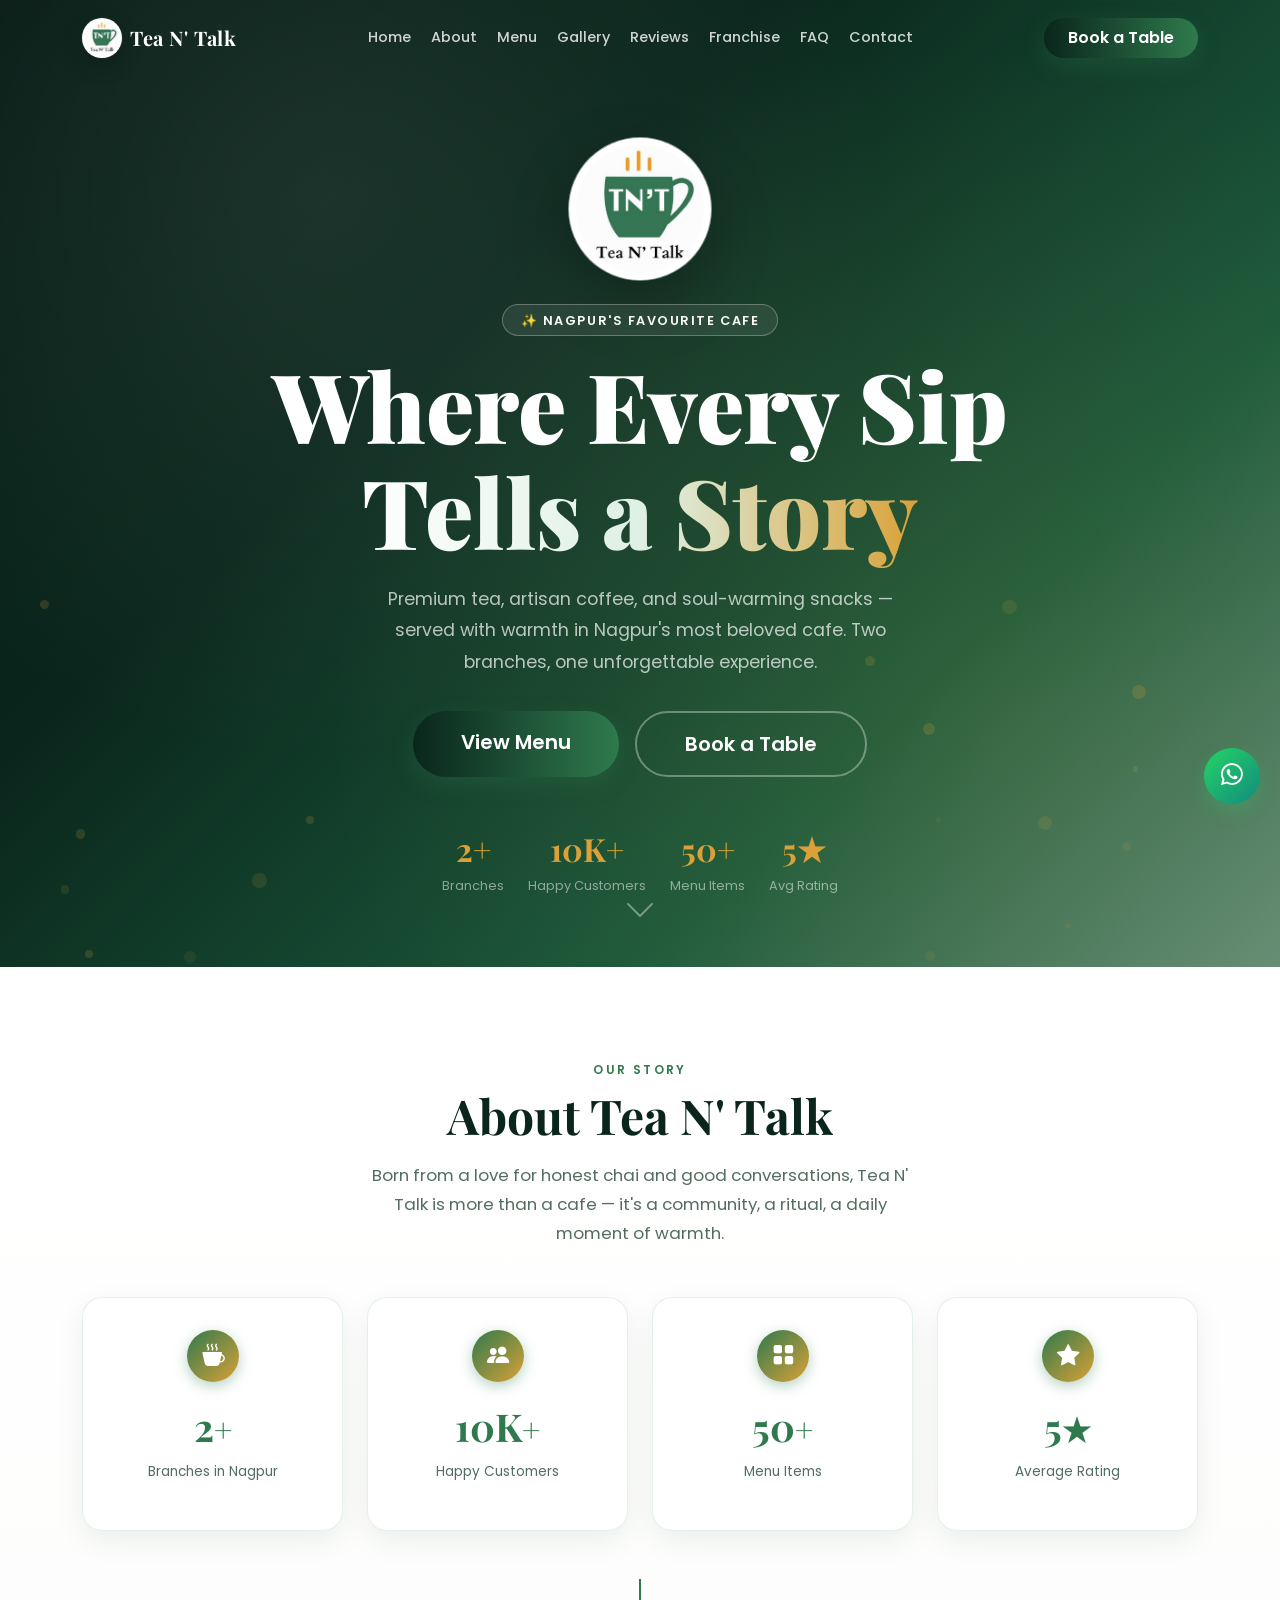
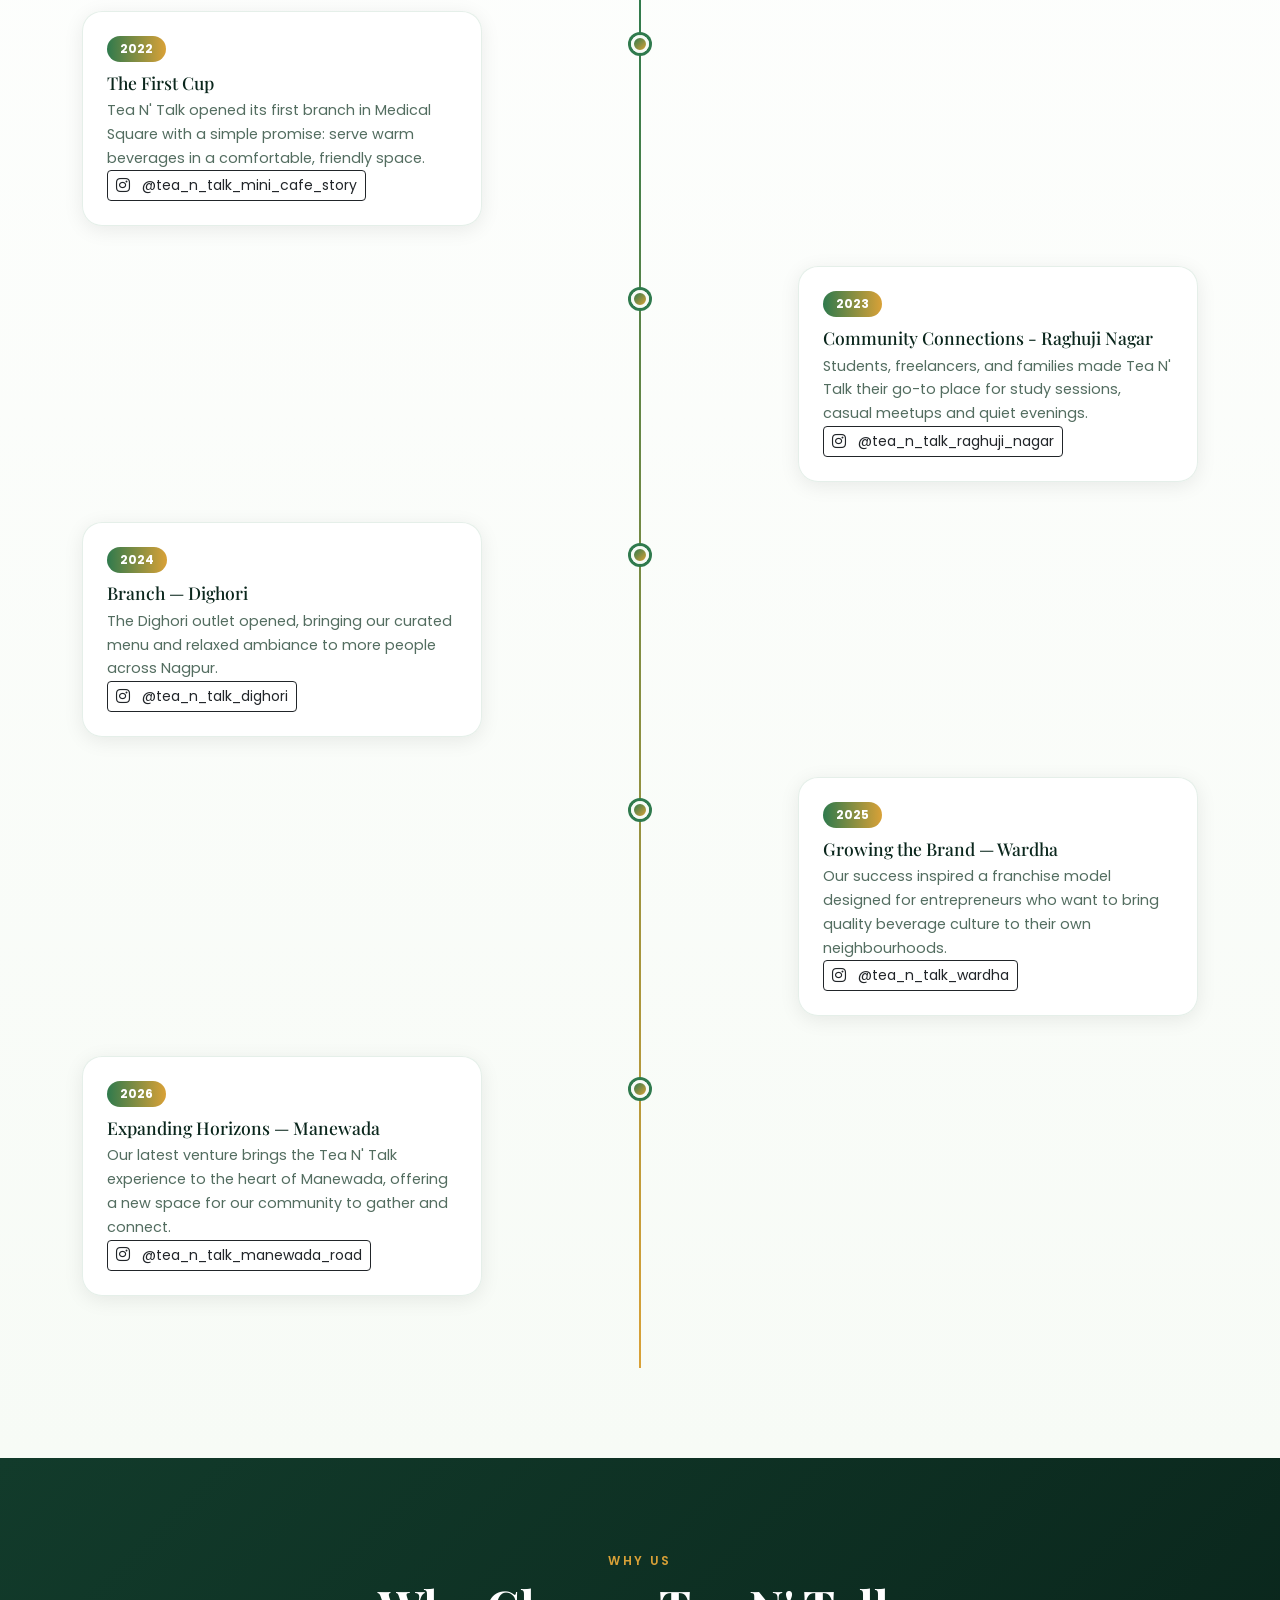
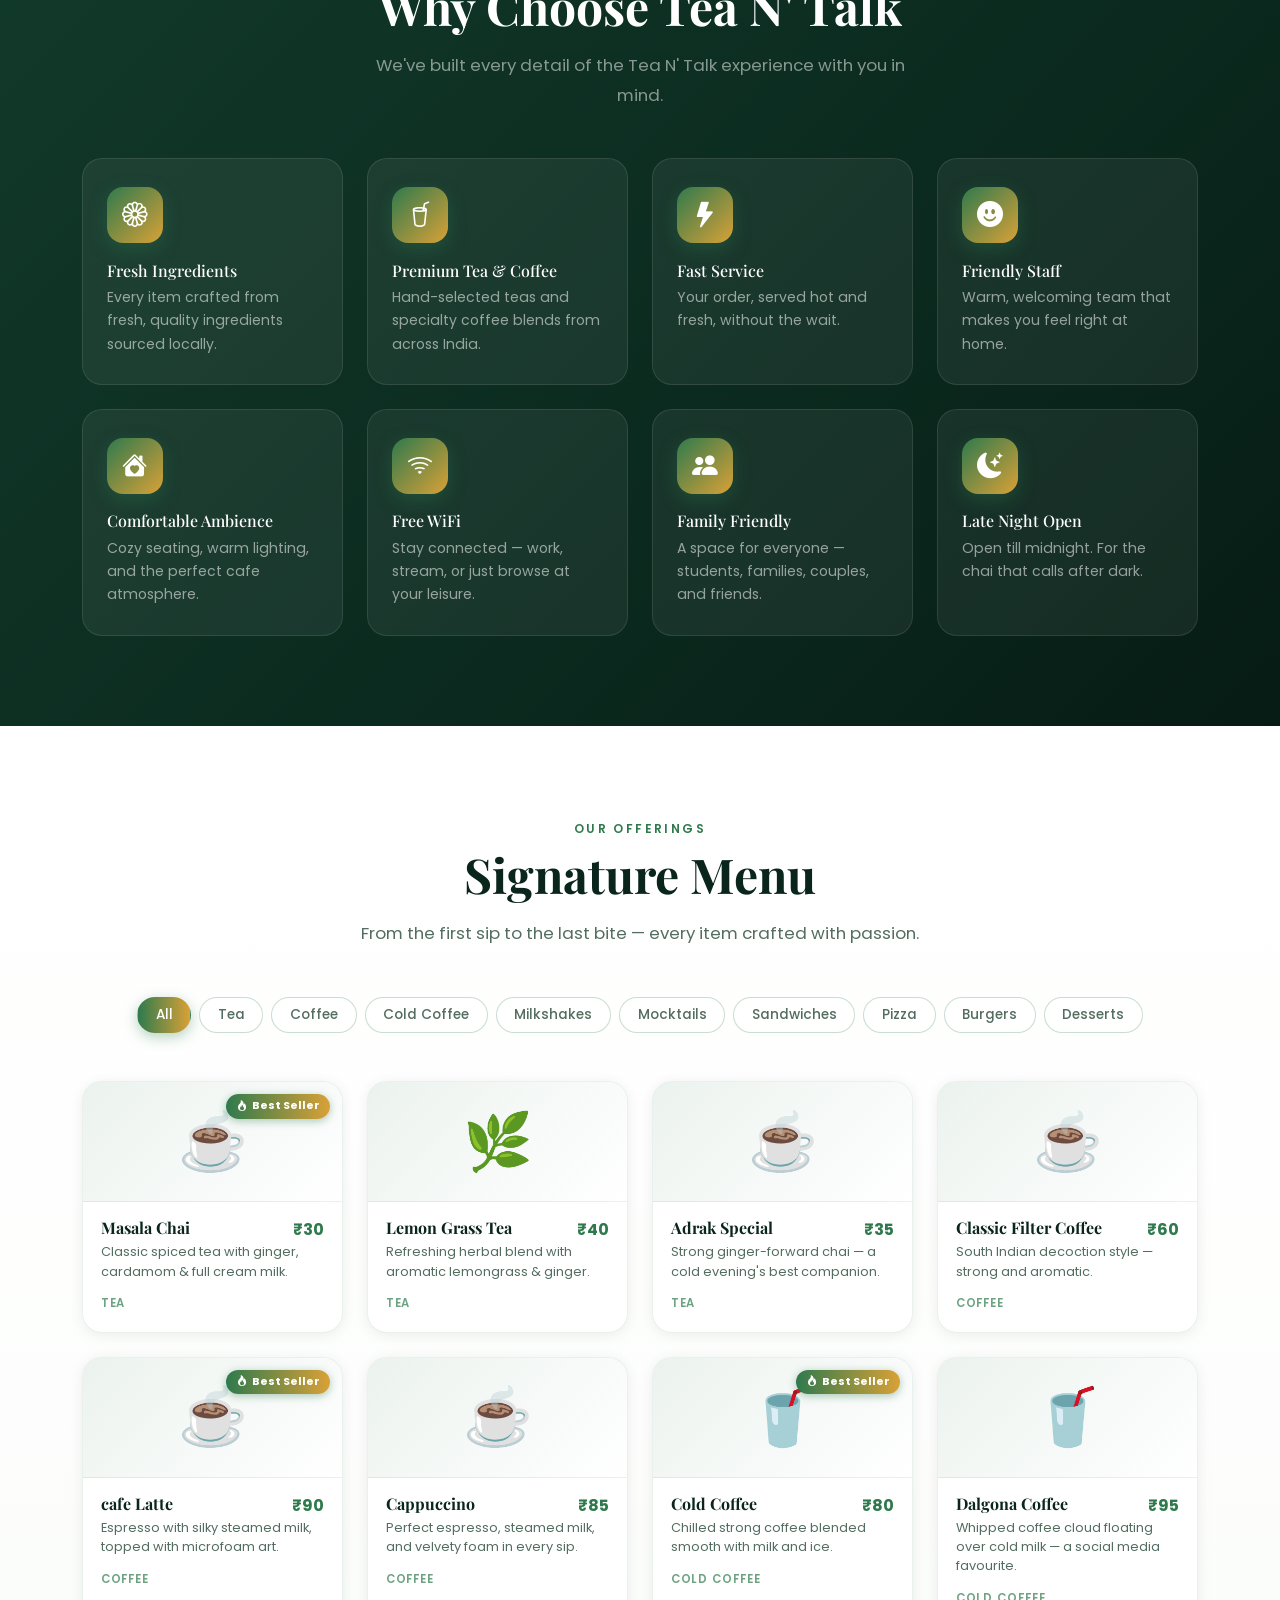
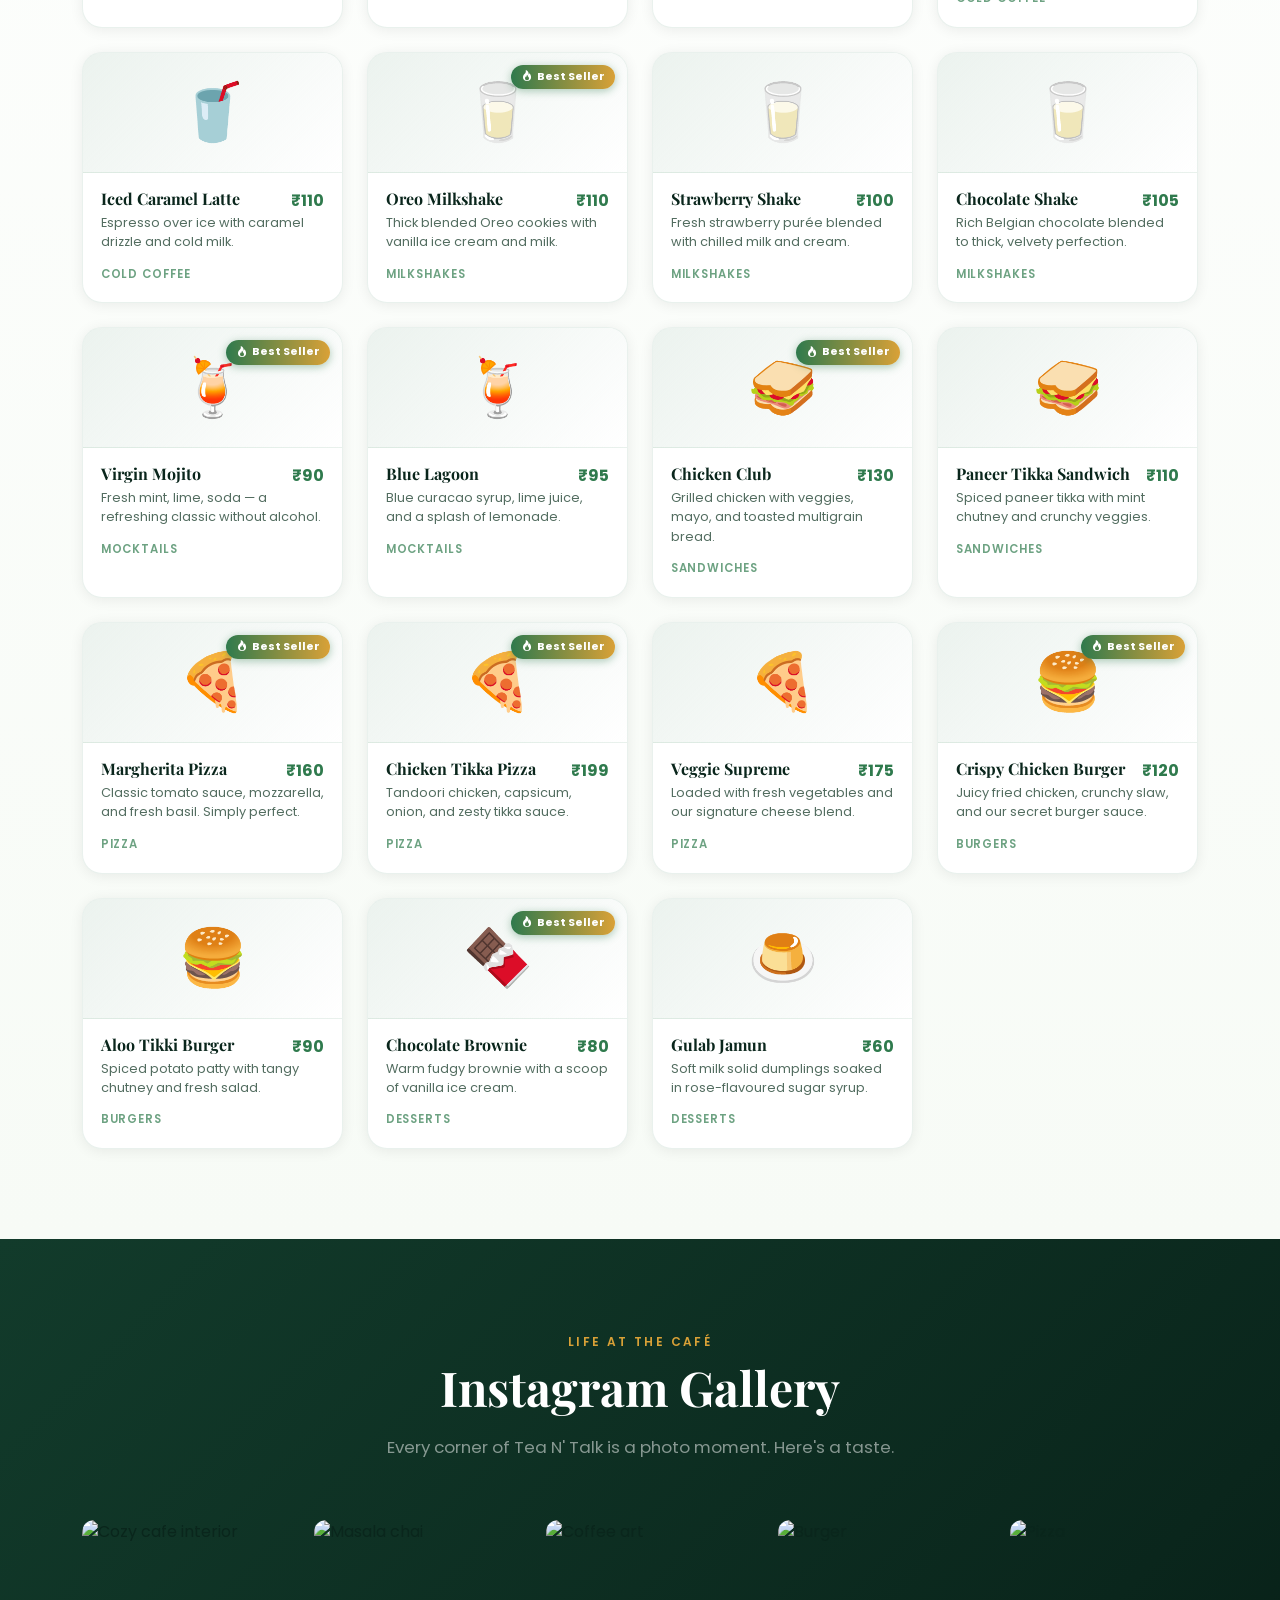
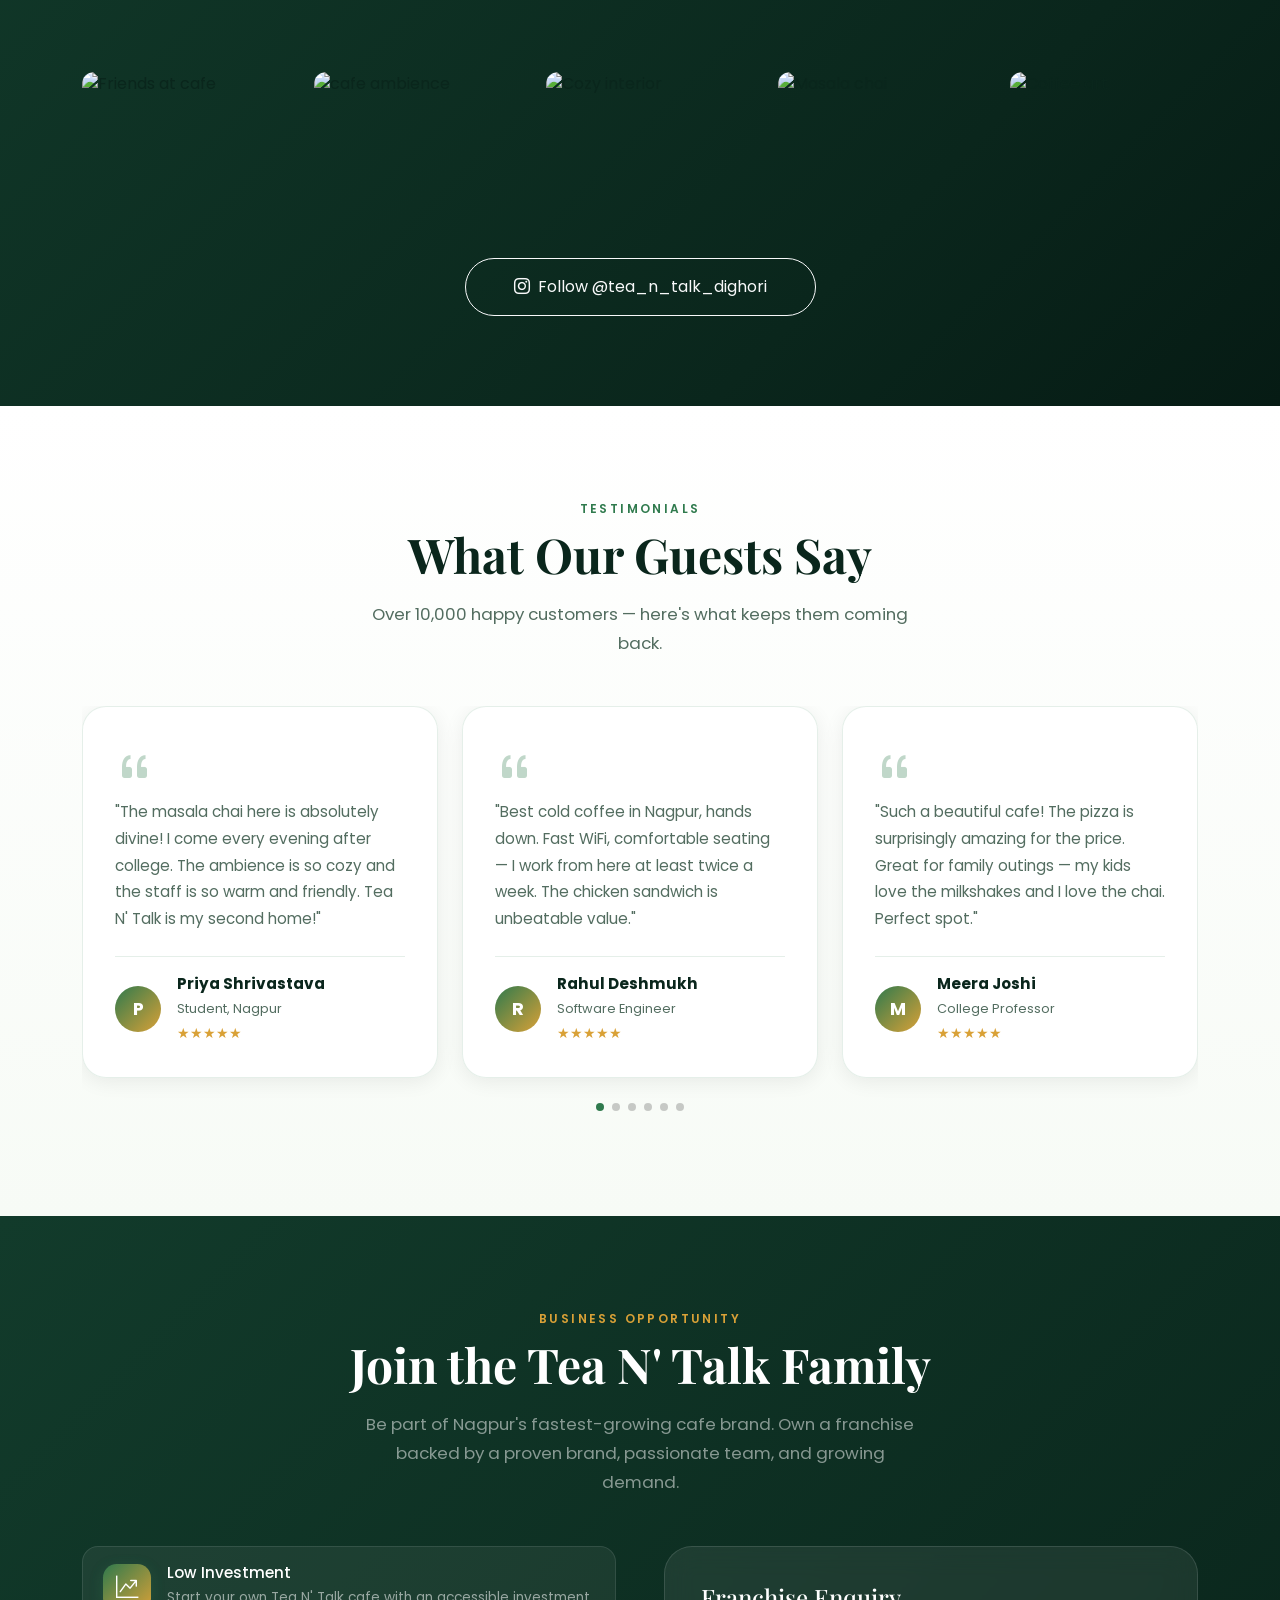
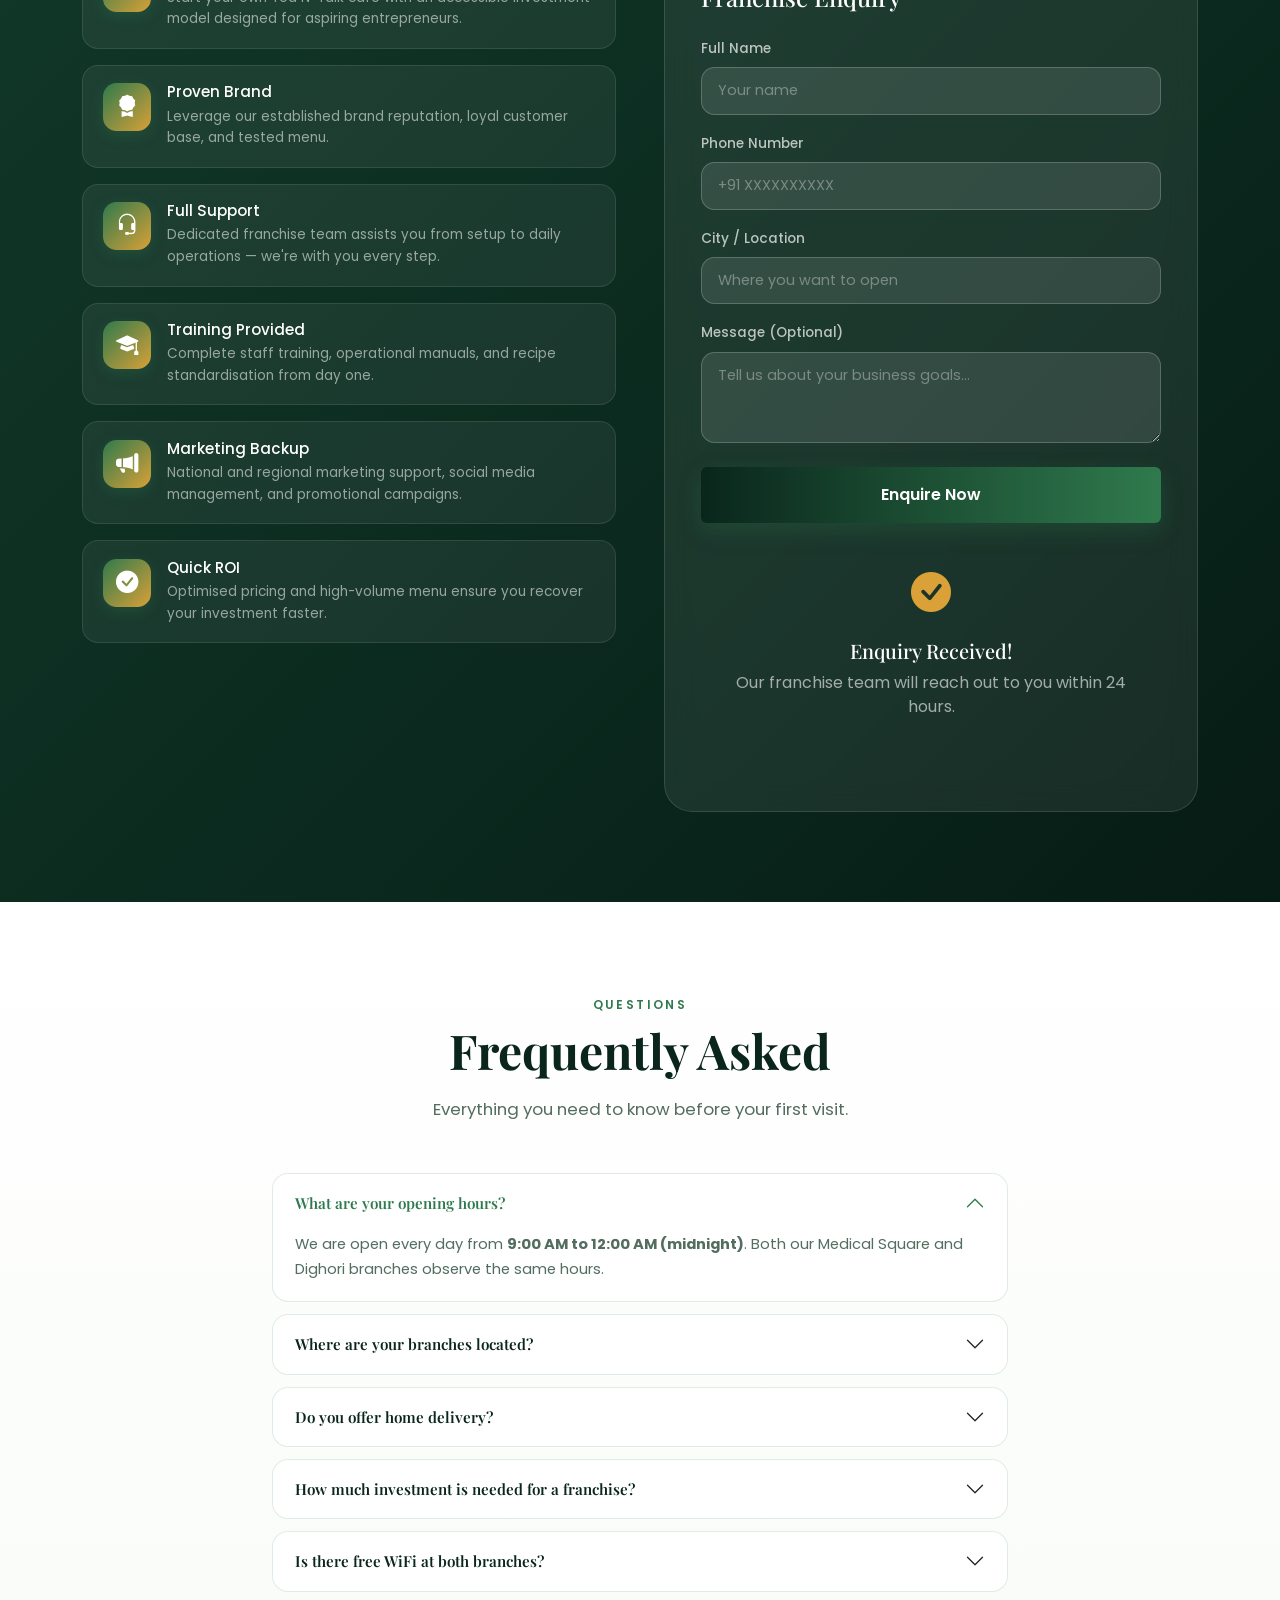
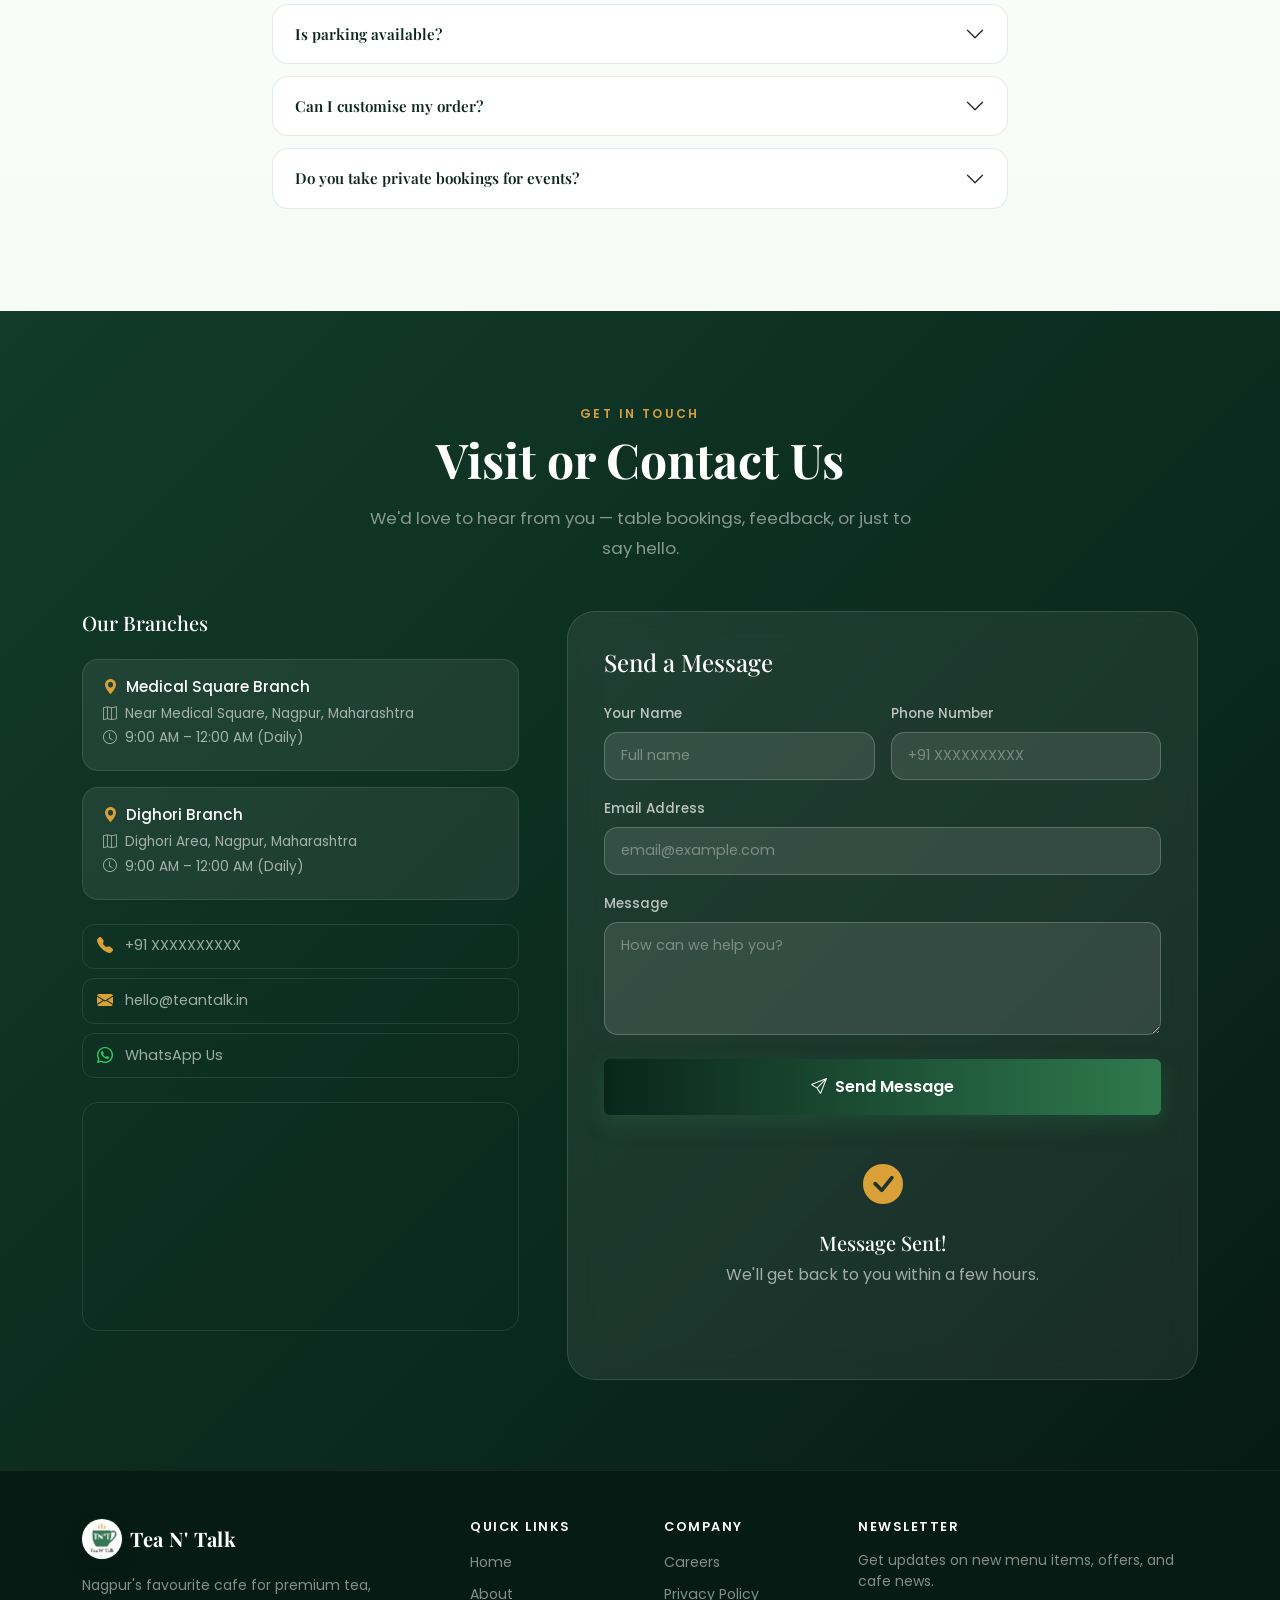
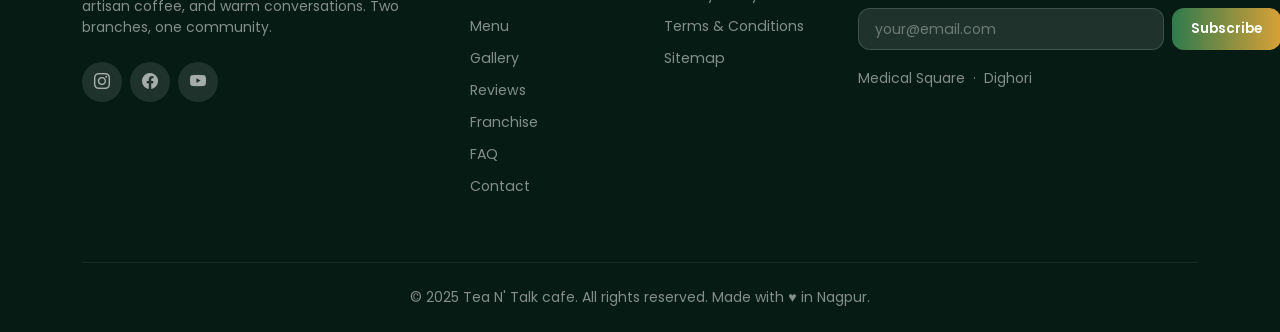
==== commit f1528a28: "new pages added" ====
--- a/index.html
+++ b/index.html
@@ -4,13 +4,13 @@
 <head>
   <meta charset="UTF-8" />
   <meta name="viewport" content="width=device-width, initial-scale=1.0" />
-  <title>Tea N' Talk Caf&eacute; | Nagpur's Favourite Hangout</title>
+  <title>Tea N' Talk cafe | Nagpur's Favourite Hangout</title>
   <meta name="description"
-    content="Tea N' Talk Caf&eacute; &mdash; Premium tea, artisan coffee, and soul-warming snacks in Nagpur. Two branches at Medical Square and Dighori. Open till midnight." />
+    content="Tea N' Talk cafe &mdash; Premium tea, artisan coffee, and soul-warming snacks in Nagpur. Two branches at Medical Square and Dighori. Open till midnight." />
   <meta name="robots" content="index, follow" />
-  <meta property="og:title" content="Tea N' Talk Caf&eacute; | Nagpur" />
+  <meta property="og:title" content="Tea N' Talk cafe | Nagpur" />
   <meta property="og:description"
-    content="Where Every Sip Tells a Story. Nagpur's favourite caf&eacute; for tea, coffee, pizza and good conversations." />
+    content="Where Every Sip Tells a Story. Nagpur's favourite cafe for tea, coffee, pizza and good conversations." />
   <meta property="og:type" content="website" />
   <meta name="twitter:card" content="summary_large_image" />
 
@@ -88,7 +88,7 @@
         <img src="assets/images/teaNtalk.PNG" alt="Tea N' Talk logo" />
       </div>
       <div class="hero-badge mb-3" data-aos="fade-down" data-aos-delay="100">
-        <span>&#x2728; Nagpur's Favourite Caf&eacute;</span>
+        <span>&#x2728; Nagpur's Favourite cafe</span>
       </div>
       <h1 class="hero-headline" data-aos="fade-up" data-aos-delay="200">
         Where Every Sip<br>
@@ -96,7 +96,7 @@
       </h1>
       <p class="hero-sub mx-auto" data-aos="fade-up" data-aos-delay="350">
         Premium tea, artisan coffee, and soul-warming snacks &mdash; served with warmth
-        in Nagpur's most beloved caf&eacute;. Two branches, one unforgettable experience.
+        in Nagpur's most beloved cafe. Two branches, one unforgettable experience.
       </p>
       <div class="d-flex flex-wrap justify-content-center gap-3 mt-4" data-aos="fade-up" data-aos-delay="500">
         <a href="menu.html" class="btn btn-primary-brand btn-lg px-5 py-3 rounded-pill">View Menu</a>
@@ -122,7 +122,7 @@
         <span class="section-tag">Our Story</span>
         <h2 class="section-title">About Tea N' Talk</h2>
         <p class="section-sub mx-auto">Born from a love for honest chai and good conversations, Tea N' Talk is more than
-          a caf&eacute; &mdash; it's a community, a ritual, a daily moment of warmth.</p>
+          a cafe &mdash; it's a community, a ritual, a daily moment of warmth.</p>
       </div>
 
       <!-- Counter Stats -->
@@ -277,7 +277,7 @@
           <div class="feature-card">
             <div class="feature-icon"><i class="bi bi-house-heart-fill"></i></div>
             <h5>Comfortable Ambience</h5>
-            <p>Cozy seating, warm lighting, and the perfect caf&eacute; atmosphere.</p>
+            <p>Cozy seating, warm lighting, and the perfect cafe atmosphere.</p>
           </div>
         </div>
         <div class="col-sm-6 col-lg-3" data-aos="fade-up" data-aos-delay="350">
@@ -332,7 +332,7 @@
       <div class="row g-4" id="menuGrid">
 
         <!-- TEA -->
-        <div class="col-sm-6 col-lg-3 menu-item" data-category="tea" data-aos="zoom-in">
+        <div class="menu-item" data-category="tea" data-aos="zoom-in" data-aos-duration="600">
           <div class="menu-card">
             <div class="menu-emoji" style="background:linear-gradient(135deg,#2F7A4D18,#FFFFFF)">&#x2615;</div>
             <span class="bestseller-badge"><i class="bi bi-fire"></i> Best Seller</span>
@@ -345,7 +345,7 @@
             </div>
           </div>
         </div>
-        <div class="col-sm-6 col-lg-3 menu-item" data-category="tea" data-aos="zoom-in" data-aos-delay="50">
+        <div class="menu-item" data-category="tea" data-aos="zoom-in" data-aos-delay="50" data-aos-duration="600">
           <div class="menu-card">
             <div class="menu-emoji" style="background:linear-gradient(135deg,#2F7A4D18,#FFFFFF)">&#x1F33F;</div>
             <div class="menu-body">
@@ -357,7 +357,7 @@
             </div>
           </div>
         </div>
-        <div class="col-sm-6 col-lg-3 menu-item" data-category="tea" data-aos="zoom-in" data-aos-delay="100">
+        <div class="menu-item" data-category="tea" data-aos="zoom-in" data-aos-delay="100" data-aos-duration="600">
           <div class="menu-card">
             <div class="menu-emoji" style="background:linear-gradient(135deg,#2F7A4D18,#FFFFFF)">&#x2615;</div>
             <div class="menu-body">
@@ -371,7 +371,7 @@
         </div>
 
         <!-- COFFEE -->
-        <div class="col-sm-6 col-lg-3 menu-item" data-category="coffee" data-aos="zoom-in">
+        <div class="menu-item" data-category="coffee" data-aos="zoom-in" data-aos-duration="600">
           <div class="menu-card">
             <div class="menu-emoji" style="background:linear-gradient(135deg,#2F7A4D18,#FFFFFF)">&#x2615;</div>
             <div class="menu-body">
@@ -383,20 +383,20 @@
             </div>
           </div>
         </div>
-        <div class="col-sm-6 col-lg-3 menu-item" data-category="coffee" data-aos="zoom-in" data-aos-delay="50">
+        <div class="menu-item" data-category="coffee" data-aos="zoom-in" data-aos-delay="50" data-aos-duration="600">
           <div class="menu-card">
             <div class="menu-emoji" style="background:linear-gradient(135deg,#2F7A4D18,#FFFFFF)">&#x2615;</div>
             <span class="bestseller-badge"><i class="bi bi-fire"></i> Best Seller</span>
             <div class="menu-body">
               <div class="d-flex justify-content-between align-items-start">
-                <h6>Caf&eacute; Latte</h6><span class="price">&#8377;90</span>
+                <h6>cafe Latte</h6><span class="price">&#8377;90</span>
               </div>
               <p>Espresso with silky steamed milk, topped with microfoam art.</p>
               <span class="cat-tag">Coffee</span>
             </div>
           </div>
         </div>
-        <div class="col-sm-6 col-lg-3 menu-item" data-category="coffee" data-aos="zoom-in" data-aos-delay="100">
+        <div class="menu-item" data-category="coffee" data-aos="zoom-in" data-aos-delay="100" data-aos-duration="600">
           <div class="menu-card">
             <div class="menu-emoji" style="background:linear-gradient(135deg,#2F7A4D18,#FFFFFF)">&#x2615;</div>
             <div class="menu-body">
@@ -410,7 +410,7 @@
         </div>
 
         <!-- COLD COFFEE -->
-        <div class="col-sm-6 col-lg-3 menu-item" data-category="cold-coffee" data-aos="zoom-in">
+        <div class="menu-item" data-category="cold-coffee" data-aos="zoom-in" data-aos-duration="600">
           <div class="menu-card">
             <div class="menu-emoji" style="background:linear-gradient(135deg,#2F7A4D18,#FFFFFF)">&#x1F964;</div>
             <span class="bestseller-badge"><i class="bi bi-fire"></i> Best Seller</span>
@@ -423,7 +423,7 @@
             </div>
           </div>
         </div>
-        <div class="col-sm-6 col-lg-3 menu-item" data-category="cold-coffee" data-aos="zoom-in" data-aos-delay="50">
+        <div class="menu-item" data-category="cold-coffee" data-aos="zoom-in" data-aos-delay="50" data-aos-duration="600">
           <div class="menu-card">
             <div class="menu-emoji" style="background:linear-gradient(135deg,#2F7A4D18,#FFFFFF)">&#x1F964;</div>
             <div class="menu-body">
@@ -435,7 +435,7 @@
             </div>
           </div>
         </div>
-        <div class="col-sm-6 col-lg-3 menu-item" data-category="cold-coffee" data-aos="zoom-in" data-aos-delay="100">
+        <div class="menu-item" data-category="cold-coffee" data-aos="zoom-in" data-aos-delay="100" data-aos-duration="600">
           <div class="menu-card">
             <div class="menu-emoji" style="background:linear-gradient(135deg,#2F7A4D18,#FFFFFF)">&#x1F964;</div>
             <div class="menu-body">
@@ -449,7 +449,7 @@
         </div>
 
         <!-- MILKSHAKES -->
-        <div class="col-sm-6 col-lg-3 menu-item" data-category="milkshakes" data-aos="zoom-in">
+        <div class="menu-item" data-category="milkshakes" data-aos="zoom-in" data-aos-duration="600">
           <div class="menu-card">
             <div class="menu-emoji" style="background:linear-gradient(135deg,#2F7A4D18,#FFFFFF)">&#x1F95B;</div>
             <span class="bestseller-badge"><i class="bi bi-fire"></i> Best Seller</span>
@@ -462,7 +462,7 @@
             </div>
           </div>
         </div>
-        <div class="col-sm-6 col-lg-3 menu-item" data-category="milkshakes" data-aos="zoom-in" data-aos-delay="50">
+        <div class="menu-item" data-category="milkshakes" data-aos="zoom-in" data-aos-delay="50" data-aos-duration="600">
           <div class="menu-card">
             <div class="menu-emoji" style="background:linear-gradient(135deg,#2F7A4D18,#FFFFFF)">&#x1F95B;</div>
             <div class="menu-body">
@@ -474,7 +474,7 @@
             </div>
           </div>
         </div>
-        <div class="col-sm-6 col-lg-3 menu-item" data-category="milkshakes" data-aos="zoom-in" data-aos-delay="100">
+        <div class="menu-item" data-category="milkshakes" data-aos="zoom-in" data-aos-delay="100" data-aos-duration="600">
           <div class="menu-card">
             <div class="menu-emoji" style="background:linear-gradient(135deg,#2F7A4D18,#FFFFFF)">&#x1F95B;</div>
             <div class="menu-body">
@@ -488,7 +488,7 @@
         </div>
 
         <!-- MOCKTAILS -->
-        <div class="col-sm-6 col-lg-3 menu-item" data-category="mocktails" data-aos="zoom-in">
+        <div class="menu-item" data-category="mocktails" data-aos="zoom-in" data-aos-duration="600">
           <div class="menu-card">
             <div class="menu-emoji" style="background:linear-gradient(135deg,#2F7A4D18,#FFFFFF)">&#x1F379;</div>
             <span class="bestseller-badge"><i class="bi bi-fire"></i> Best Seller</span>
@@ -501,7 +501,7 @@
             </div>
           </div>
         </div>
-        <div class="col-sm-6 col-lg-3 menu-item" data-category="mocktails" data-aos="zoom-in" data-aos-delay="50">
+        <div class="menu-item" data-category="mocktails" data-aos="zoom-in" data-aos-delay="50" data-aos-duration="600">
           <div class="menu-card">
             <div class="menu-emoji" style="background:linear-gradient(135deg,#2F7A4D18,#FFFFFF)">&#x1F379;</div>
             <div class="menu-body">
@@ -515,7 +515,7 @@
         </div>
 
         <!-- SANDWICHES -->
-        <div class="col-sm-6 col-lg-3 menu-item" data-category="sandwiches" data-aos="zoom-in">
+        <div class="menu-item" data-category="sandwiches" data-aos="zoom-in" data-aos-duration="600">
           <div class="menu-card">
             <div class="menu-emoji" style="background:linear-gradient(135deg,#2F7A4D18,#FFFFFF)">&#x1F96A;</div>
             <span class="bestseller-badge"><i class="bi bi-fire"></i> Best Seller</span>
@@ -528,7 +528,7 @@
             </div>
           </div>
         </div>
-        <div class="col-sm-6 col-lg-3 menu-item" data-category="sandwiches" data-aos="zoom-in" data-aos-delay="50">
+        <div class="menu-item" data-category="sandwiches" data-aos="zoom-in" data-aos-delay="50" data-aos-duration="600">
           <div class="menu-card">
             <div class="menu-emoji" style="background:linear-gradient(135deg,#2F7A4D18,#FFFFFF)">&#x1F96A;</div>
             <div class="menu-body">
@@ -542,7 +542,7 @@
         </div>
 
         <!-- PIZZA -->
-        <div class="col-sm-6 col-lg-3 menu-item" data-category="pizza" data-aos="zoom-in">
+        <div class="menu-item" data-category="pizza" data-aos="zoom-in" data-aos-duration="600">
           <div class="menu-card">
             <div class="menu-emoji" style="background:linear-gradient(135deg,#2F7A4D18,#FFFFFF)">&#x1F355;</div>
             <span class="bestseller-badge"><i class="bi bi-fire"></i> Best Seller</span>
@@ -555,7 +555,7 @@
             </div>
           </div>
         </div>
-        <div class="col-sm-6 col-lg-3 menu-item" data-category="pizza" data-aos="zoom-in" data-aos-delay="50">
+        <div class="menu-item" data-category="pizza" data-aos="zoom-in" data-aos-delay="50" data-aos-duration="600">
           <div class="menu-card">
             <div class="menu-emoji" style="background:linear-gradient(135deg,#2F7A4D18,#FFFFFF)">&#x1F355;</div>
             <span class="bestseller-badge"><i class="bi bi-fire"></i> Best Seller</span>
@@ -568,7 +568,7 @@
             </div>
           </div>
         </div>
-        <div class="col-sm-6 col-lg-3 menu-item" data-category="pizza" data-aos="zoom-in" data-aos-delay="100">
+        <div class="menu-item" data-category="pizza" data-aos="zoom-in" data-aos-delay="100" data-aos-duration="600">
           <div class="menu-card">
             <div class="menu-emoji" style="background:linear-gradient(135deg,#2F7A4D18,#FFFFFF)">&#x1F355;</div>
             <div class="menu-body">
@@ -582,7 +582,7 @@
         </div>
 
         <!-- BURGERS -->
-        <div class="col-sm-6 col-lg-3 menu-item" data-category="burgers" data-aos="zoom-in">
+        <div class="menu-item" data-category="burgers" data-aos="zoom-in" data-aos-duration="600">
           <div class="menu-card">
             <div class="menu-emoji" style="background:linear-gradient(135deg,#2F7A4D18,#FFFFFF)">&#x1F354;</div>
             <span class="bestseller-badge"><i class="bi bi-fire"></i> Best Seller</span>
@@ -595,7 +595,7 @@
             </div>
           </div>
         </div>
-        <div class="col-sm-6 col-lg-3 menu-item" data-category="burgers" data-aos="zoom-in" data-aos-delay="50">
+        <div class="menu-item" data-category="burgers" data-aos="zoom-in" data-aos-delay="50" data-aos-duration="600">
           <div class="menu-card">
             <div class="menu-emoji" style="background:linear-gradient(135deg,#2F7A4D18,#FFFFFF)">&#x1F354;</div>
             <div class="menu-body">
@@ -609,7 +609,7 @@
         </div>
 
         <!-- DESSERTS -->
-        <div class="col-sm-6 col-lg-3 menu-item" data-category="desserts" data-aos="zoom-in">
+        <div class="menu-item" data-category="desserts" data-aos="zoom-in" data-aos-duration="600">
           <div class="menu-card">
             <div class="menu-emoji" style="background:linear-gradient(135deg,#2F7A4D18,#FFFFFF)">&#x1F36B;</div>
             <span class="bestseller-badge"><i class="bi bi-fire"></i> Best Seller</span>
@@ -622,7 +622,7 @@
             </div>
           </div>
         </div>
-        <div class="col-sm-6 col-lg-3 menu-item" data-category="desserts" data-aos="zoom-in" data-aos-delay="50">
+        <div class="menu-item" data-category="desserts" data-aos="zoom-in" data-aos-delay="50" data-aos-duration="600">
           <div class="menu-card">
             <div class="menu-emoji" style="background:linear-gradient(135deg,#2F7A4D18,#FFFFFF)">&#x1F36E;</div>
             <div class="menu-body">
@@ -643,60 +643,118 @@
   <section id="gallery" class="section-pad bg-dark-brand">
     <div class="container">
       <div class="section-header text-center mb-5" data-aos="fade-up">
-        <span class="section-tag light">Life at the Caf&eacute;</span>
+        <span class="section-tag light">Life at the Café</span>
         <h2 class="section-title text-white">Instagram Gallery</h2>
         <p class="section-sub text-white-50 mx-auto">Every corner of Tea N' Talk is a photo moment. Here's a taste.</p>
       </div>
-      <div class="gallery-grid" data-aos="fade-up">
-        <div class="gallery-item g-wide g-tall"
-          onclick="openLightbox('https://images.unsplash.com/photo-1556742049-0cfed4f6a45d?w=900&q=80')">
-          <img src="https://images.unsplash.com/photo-1556742049-0cfed4f6a45d?w=600&q=80"
-            alt="Cozy caf&eacute; interior" loading="lazy" />
-          <div class="gallery-overlay"><i class="bi bi-zoom-in fs-3"></i></div>
-        </div>
-        <div class="gallery-item"
-          onclick="openLightbox('https://images.unsplash.com/photo-1544787219-7f47ccb76574?w=800&q=80')">
-          <img src="https://images.unsplash.com/photo-1544787219-7f47ccb76574?w=400&q=80" alt="Masala chai"
-            loading="lazy" />
-          <div class="gallery-overlay"><i class="bi bi-zoom-in fs-3"></i></div>
-        </div>
-        <div class="gallery-item"
-          onclick="openLightbox('https://images.unsplash.com/photo-1509042239860-f550ce710b93?w=800&q=80')">
-          <img src="https://images.unsplash.com/photo-1509042239860-f550ce710b93?w=400&q=80" alt="Coffee art"
-            loading="lazy" />
-          <div class="gallery-overlay"><i class="bi bi-zoom-in fs-3"></i></div>
-        </div>
-        <div class="gallery-item"
-          onclick="openLightbox('https://images.unsplash.com/photo-1571091718767-18b5b1457add?w=800&q=80')">
-          <img src="https://images.unsplash.com/photo-1571091718767-18b5b1457add?w=400&q=80" alt="Burger"
-            loading="lazy" />
-          <div class="gallery-overlay"><i class="bi bi-zoom-in fs-3"></i></div>
-        </div>
-        <div class="gallery-item"
-          onclick="openLightbox('https://images.unsplash.com/photo-1565299624946-b28f40a0ae38?w=800&q=80')">
-          <img src="https://images.unsplash.com/photo-1565299624946-b28f40a0ae38?w=400&q=80" alt="Pizza"
-            loading="lazy" />
-          <div class="gallery-overlay"><i class="bi bi-zoom-in fs-3"></i></div>
-        </div>
-        <div class="gallery-item"
-          onclick="openLightbox('https://images.unsplash.com/photo-1572490122747-3968b75cc699?w=800&q=80')">
-          <img src="https://images.unsplash.com/photo-1572490122747-3968b75cc699?w=400&q=80" alt="Milkshake"
-            loading="lazy" />
-          <div class="gallery-overlay"><i class="bi bi-zoom-in fs-3"></i></div>
-        </div>
-        <div class="gallery-item g-wide"
-          onclick="openLightbox('https://images.unsplash.com/photo-1495474472287-4d71bcdd2085?w=900&q=80')">
-          <img src="https://images.unsplash.com/photo-1495474472287-4d71bcdd2085?w=600&q=80"
-            alt="Friends at caf&eacute;" loading="lazy" />
-          <div class="gallery-overlay"><i class="bi bi-zoom-in fs-3"></i></div>
-        </div>
-        <div class="gallery-item"
-          onclick="openLightbox('https://images.unsplash.com/photo-1481833761820-0509d3217039?w=800&q=80')">
-          <img src="https://images.unsplash.com/photo-1481833761820-0509d3217039?w=400&q=80" alt="Caf&eacute; ambience"
-            loading="lazy" />
-          <div class="gallery-overlay"><i class="bi bi-zoom-in fs-3"></i></div>
-        </div>
-      </div>
+
+      <!-- Gallery Rows -->
+      <div class="gallery-slider-wrapper" data-aos="fade-up">
+        <!-- Row 1: Left to Right -->
+        <div class="gallery-row row-ltr">
+          <div class="gallery-track">
+            <div class="gallery-item" data-full="assets/images/combo-1.webp">
+              <img src="https://images.unsplash.com/photo-1556742049-0cfed4f6a45d?w=400&q=80" alt="Cozy cafe interior" loading="lazy" />
+              <div class="gallery-overlay"><i class="bi bi-zoom-in fs-3"></i></div>
+            </div>
+            <div class="gallery-item" data-full="https://images.unsplash.com/photo-1544787219-7f47ccb76574?w=800&q=80">
+              <img src="https://images.unsplash.com/photo-1544787219-7f47ccb76574?w=400&q=80" alt="Masala chai" loading="lazy" />
+              <div class="gallery-overlay"><i class="bi bi-zoom-in fs-3"></i></div>
+            </div>
+            <div class="gallery-item" data-full="https://images.unsplash.com/photo-1509042239860-f550ce710b93?w=800&q=80">
+              <img src="https://images.unsplash.com/photo-1509042239860-f550ce710b93?w=400&q=80" alt="Coffee art" loading="lazy" />
+              <div class="gallery-overlay"><i class="bi bi-zoom-in fs-3"></i></div>
+            </div>
+            <div class="gallery-item" data-full="https://images.unsplash.com/photo-1571091718767-18b5b1457add?w=800&q=80">
+              <img src="https://images.unsplash.com/photo-1571091718767-18b5b1457add?w=400&q=80" alt="Burger" loading="lazy" />
+              <div class="gallery-overlay"><i class="bi bi-zoom-in fs-3"></i></div>
+            </div>
+            <div class="gallery-item" data-full="https://images.unsplash.com/photo-1565299624946-b28f40a0ae38?w=800&q=80">
+              <img src="https://images.unsplash.com/photo-1565299624946-b28f40a0ae38?w=400&q=80" alt="Pizza" loading="lazy" />
+              <div class="gallery-overlay"><i class="bi bi-zoom-in fs-3"></i></div>
+            </div>
+            <div class="gallery-item" data-full="https://images.unsplash.com/photo-1572490122747-3968b75cc699?w=800&q=80">
+              <img src="https://images.unsplash.com/photo-1572490122747-3968b75cc699?w=400&q=80" alt="Milkshake" loading="lazy" />
+              <div class="gallery-overlay"><i class="bi bi-zoom-in fs-3"></i></div>
+            </div>
+          </div>
+          <div class="gallery-track">
+            <div class="gallery-item" data-full="assets/images/teaNtalk-1.webp">
+              <img src="https://images.unsplash.com/photo-1556742049-0cfed4f6a45d?w=400&q=80" alt="Cozy cafe interior" loading="lazy" />
+              <div class="gallery-overlay"><i class="bi bi-zoom-in fs-3"></i></div>
+            </div>
+            <div class="gallery-item" data-full="https://images.unsplash.com/photo-1544787219-7f47ccb76574?w=800&q=80">
+              <img src="https://images.unsplash.com/photo-1544787219-7f47ccb76574?w=400&q=80" alt="Masala chai" loading="lazy" />
+              <div class="gallery-overlay"><i class="bi bi-zoom-in fs-3"></i></div>
+            </div>
+            <div class="gallery-item" data-full="https://images.unsplash.com/photo-1509042239860-f550ce710b93?w=800&q=80">
+              <img src="https://images.unsplash.com/photo-1509042239860-f550ce710b93?w=400&q=80" alt="Coffee art" loading="lazy" />
+              <div class="gallery-overlay"><i class="bi bi-zoom-in fs-3"></i></div>
+            </div>
+            <div class="gallery-item" data-full="https://images.unsplash.com/photo-1571091718767-18b5b1457add?w=800&q=80">
+              <img src="https://images.unsplash.com/photo-1571091718767-18b5b1457add?w=400&q=80" alt="Burger" loading="lazy" />
+              <div class="gallery-overlay"><i class="bi bi-zoom-in fs-3"></i></div>
+            </div>
+            <div class="gallery-item" data-full="https://images.unsplash.com/photo-1565299624946-b28f40a0ae38?w=800&q=80">
+              <img src="https://images.unsplash.com/photo-1565299624946-b28f40a0ae38?w=400&q=80" alt="Pizza" loading="lazy" />
+              <div class="gallery-overlay"><i class="bi bi-zoom-in fs-3"></i></div>
+            </div>
+            <div class="gallery-item" data-full="https://images.unsplash.com/photo-1572490122747-3968b75cc699?w=800&q=80">
+              <img src="https://images.unsplash.com/photo-1572490122747-3968b75cc699?w=400&q=80" alt="Milkshake" loading="lazy" />
+              <div class="gallery-overlay"><i class="bi bi-zoom-in fs-3"></i></div>
+            </div>
+          </div>
+        </div>
+
+        <!-- Row 2: Right to Left -->
+        <div class="gallery-row row-rtl">
+          <div class="gallery-track">
+            <div class="gallery-item" data-full="https://images.unsplash.com/photo-1495474472287-4d71bcdd2085?w=900&q=80">
+              <img src="https://images.unsplash.com/photo-1495474472287-4d71bcdd2085?w=400&q=80" alt="Friends at cafe" loading="lazy" />
+              <div class="gallery-overlay"><i class="bi bi-zoom-in fs-3"></i></div>
+            </div>
+            <div class="gallery-item" data-full="https://images.unsplash.com/photo-1481833761820-0509d3217039?w=800&q=80">
+              <img src="https://images.unsplash.com/photo-1481833761820-0509d3217039?w=400&q=80" alt="cafe ambience" loading="lazy" />
+              <div class="gallery-overlay"><i class="bi bi-zoom-in fs-3"></i></div>
+            </div>
+            <div class="gallery-item" data-full="https://images.unsplash.com/photo-1556742049-0cfed4f6a45d?w=900&q=80">
+              <img src="https://images.unsplash.com/photo-1556742049-0cfed4f6a45d?w=400&q=80" alt="Cozy interior" loading="lazy" />
+              <div class="gallery-overlay"><i class="bi bi-zoom-in fs-3"></i></div>
+            </div>
+            <div class="gallery-item" data-full="https://images.unsplash.com/photo-1544787219-7f47ccb76574?w=800&q=80">
+              <img src="https://images.unsplash.com/photo-1544787219-7f47ccb76574?w=400&q=80" alt="Masala chai" loading="lazy" />
+              <div class="gallery-overlay"><i class="bi bi-zoom-in fs-3"></i></div>
+            </div>
+            <div class="gallery-item" data-full="https://images.unsplash.com/photo-1509042239860-f550ce710b93?w=800&q=80">
+              <img src="https://images.unsplash.com/photo-1509042239860-f550ce710b93?w=400&q=80" alt="Coffee art" loading="lazy" />
+              <div class="gallery-overlay"><i class="bi bi-zoom-in fs-3"></i></div>
+            </div>
+          </div>
+          <div class="gallery-track">
+            <div class="gallery-item" data-full="https://images.unsplash.com/photo-1495474472287-4d71bcdd2085?w=900&q=80">
+              <img src="https://images.unsplash.com/photo-1495474472287-4d71bcdd2085?w=400&q=80" alt="Friends at cafe" loading="lazy" />
+              <div class="gallery-overlay"><i class="bi bi-zoom-in fs-3"></i></div>
+            </div>
+            <div class="gallery-item" data-full="https://images.unsplash.com/photo-1481833761820-0509d3217039?w=800&q=80">
+              <img src="https://images.unsplash.com/photo-1481833761820-0509d3217039?w=400&q=80" alt="cafe ambience" loading="lazy" />
+              <div class="gallery-overlay"><i class="bi bi-zoom-in fs-3"></i></div>
+            </div>
+            <div class="gallery-item" data-full="https://images.unsplash.com/photo-1556742049-0cfed4f6a45d?w=900&q=80">
+              <img src="https://images.unsplash.com/photo-1556742049-0cfed4f6a45d?w=400&q=80" alt="Cozy interior" loading="lazy" />
+              <div class="gallery-overlay"><i class="bi bi-zoom-in fs-3"></i></div>
+            </div>
+            <div class="gallery-item" data-full="https://images.unsplash.com/photo-1544787219-7f47ccb76574?w=800&q=80">
+              <img src="https://images.unsplash.com/photo-1544787219-7f47ccb76574?w=400&q=80" alt="Masala chai" loading="lazy" />
+              <div class="gallery-overlay"><i class="bi bi-zoom-in fs-3"></i></div>
+            </div>
+            <div class="gallery-item" data-full="https://images.unsplash.com/photo-1509042239860-f550ce710b93?w=800&q=80">
+              <img src="https://images.unsplash.com/photo-1509042239860-f550ce710b93?w=400&q=80" alt="Coffee art" loading="lazy" />
+              <div class="gallery-overlay"><i class="bi bi-zoom-in fs-3"></i></div>
+            </div>
+          </div>
+        </div>
+      </div>
+
       <div class="text-center mt-5" data-aos="fade-up">
         <a href="https://www.instagram.com/tea_n_talk_dighori/" target="_blank" rel="noopener"
           class="btn btn-outline-light rounded-pill px-5 py-3">
@@ -706,10 +764,14 @@
     </div>
   </section>
 
-  <!-- Lightbox -->
-  <div id="lightbox" class="lightbox-overlay" onclick="closeLightbox()">
-    <button class="lightbox-close" onclick="closeLightbox()"><i class="bi bi-x-lg"></i></button>
-    <img id="lightboxImg" src="" alt="Gallery" />
+  <!-- Enhanced Lightbox -->
+  <div id="lightbox" class="lightbox-overlay">
+    <button class="lightbox-close" id="lbClose"><i class="bi bi-x-lg"></i></button>
+    <button class="lightbox-nav lightbox-prev" id="lbPrev"><i class="bi bi-chevron-left"></i></button>
+    <button class="lightbox-nav lightbox-next" id="lbNext"><i class="bi bi-chevron-right"></i></button>
+    <div class="lightbox-image-container">
+      <img id="lightboxImg" src="" alt="Gallery" />
+    </div>
   </div>
 
   <!-- ===================== REVIEWS ===================== -->
@@ -758,7 +820,7 @@
           <div class="swiper-slide">
             <div class="review-card">
               <i class="bi bi-quote review-quote"></i>
-              <p>"Such a beautiful caf&eacute;! The pizza is surprisingly amazing for the price. Great for family
+              <p>"Such a beautiful cafe! The pizza is surprisingly amazing for the price. Great for family
                 outings &mdash; my kids love the milkshakes and I love the chai. Perfect spot."</p>
               <div class="reviewer">
                 <div class="reviewer-avatar">M</div>
@@ -806,7 +868,7 @@
           <div class="swiper-slide">
             <div class="review-card">
               <i class="bi bi-quote review-quote"></i>
-              <p>"Reviewed 100+ caf&eacute;s in Maharashtra and Tea N' Talk is genuinely in my top 5. Great value, great
+              <p>"Reviewed 100+ cafes in Maharashtra and Tea N' Talk is genuinely in my top 5. Great value, great
                 food, excellent service. The Dalgona coffee is Instagram-worthy!"</p>
               <div class="reviewer">
                 <div class="reviewer-avatar">V</div>
@@ -831,7 +893,7 @@
       <div class="section-header text-center mb-5" data-aos="fade-up">
         <span class="section-tag light">Business Opportunity</span>
         <h2 class="section-title text-white">Join the Tea N' Talk Family</h2>
-        <p class="section-sub text-white-50 mx-auto">Be part of Nagpur's fastest-growing caf&eacute; brand. Own a
+        <p class="section-sub text-white-50 mx-auto">Be part of Nagpur's fastest-growing cafe brand. Own a
           franchise backed by a proven brand, passionate team, and growing demand.</p>
       </div>
       <div class="row g-5 align-items-start">
@@ -841,7 +903,7 @@
               <div class="benefit-icon"><i class="bi bi-graph-up-arrow"></i></div>
               <div>
                 <h6>Low Investment</h6>
-                <p>Start your own Tea N' Talk caf&eacute; with an accessible investment model designed for aspiring
+                <p>Start your own Tea N' Talk cafe with an accessible investment model designed for aspiring
                   entrepreneurs.</p>
               </div>
             </div>
@@ -1126,7 +1188,7 @@
             </div>
             <span class="brand-name">Tea N' Talk</span>
           </div>
-          <p class="text-white-50 small mb-4">Nagpur's favourite caf&eacute; for premium tea, artisan coffee, and warm
+          <p class="text-white-50 small mb-4">Nagpur's favourite cafe for premium tea, artisan coffee, and warm
             conversations. Two branches, one community.</p>
           <div class="social-links d-flex gap-2">
             <a href="https://www.instagram.com/tea_n_talk_dighori/" target="_blank" aria-label="Instagram"><i
@@ -1159,7 +1221,7 @@
         </div>
         <div class="col-lg-4">
           <h6 class="footer-heading">Newsletter</h6>
-          <p class="text-white-50 small mb-3">Get updates on new menu items, offers, and caf&eacute; news.</p>
+          <p class="text-white-50 small mb-3">Get updates on new menu items, offers, and cafe news.</p>
           <form class="newsletter-form" onsubmit="this.reset(); return false;">
             <input type="email" placeholder="your@email.com" required />
             <button type="submit">Subscribe</button>
@@ -1170,7 +1232,7 @@
         </div>
       </div>
       <div class="footer-bottom">
-        <p class="mb-0 text-white-50 small">&copy; 2025 Tea N' Talk Caf&eacute;. All rights reserved. Made with &hearts;
+        <p class="mb-0 text-white-50 small">&copy; 2025 Tea N' Talk cafe. All rights reserved. Made with &hearts;
           in Nagpur.</p>
       </div>
     </div>
--- a/css/style.css
+++ b/css/style.css
@@ -1,5 +1,5 @@
 ﻿/* =========================================================
-   Tea N' Talk Caf&eacute; &mdash; Custom Stylesheet
+   Tea N' Talk cafe &mdash; Custom Stylesheet
    Stack: Bootstrap 5 + Custom CSS
    ========================================================= */
 
@@ -611,8 +611,8 @@
 .feature-card p  { color: rgba(255,255,255,.55); font-size: .88rem; line-height: 1.65; margin: 0; }
 
 /* =========================================================
-   MENU
-   ========================================================= */
+    MENU
+    ========================================================= */
 .menu-filters .filter-btn {
   border: 1px solid rgba(47,122,77,.25);
   background: #fff;
@@ -635,6 +635,41 @@
 .menu-item { transition: opacity .3s, transform .3s; }
 .menu-item.hidden { display: none; }
 
+/* ---- Mobile - 2 per row ---- */
+@media (max-width: 575.98px) {
+  #menuGrid {
+    display: flex;
+    flex-wrap: wrap;
+    gap: 1rem;
+    padding: 0 .5rem;
+  }
+  .menu-item {
+    width: calc(50% - 0.5rem);
+  }
+}
+
+/* ---- Tablet - 2 per row ---- */
+@media (min-width: 576px) and (max-width: 991.98px) {
+  #menuGrid {
+    display: flex;
+    flex-wrap: wrap;
+    gap: 1rem;
+  }
+  .menu-item {
+    width: calc(50% - 0.5rem);
+  }
+}
+
+/* ---- Desktop - 4 per row ---- */
+@media (min-width: 992px) {
+  .menu-item {
+    width: 25%;
+  }
+}
+
+/* =========================================================
+    MENU CARD STYLES
+    ========================================================= */
 .menu-card {
   background: #fff;
   border: 1px solid rgba(47,122,77,.10);
@@ -649,7 +684,9 @@
 
 .menu-emoji {
   height: 120px;
-  display: flex; align-items: center; justify-content: center;
+  display: flex;
+  align-items: center;
+  justify-content: center;
   font-size: 3.5rem;
   border-bottom: 1px solid rgba(47,122,77,.08);
 }
@@ -672,77 +709,254 @@
 }
 
 .bestseller-badge {
-  position: absolute; top: .75rem; right: .75rem;
+  position: absolute;
+  top: .75rem;
+  right: .75rem;
   background: linear-gradient(90deg, var(--amber), var(--honey));
   color: #fff;
   font-size: .68rem;
   font-weight: 700;
   padding: .25rem .65rem;
   border-radius: 50px;
-  display: flex; align-items: center; gap: .25rem;
+  display: flex;
+  align-items: center;
+  gap: .25rem;
   box-shadow: 0 2px 8px rgba(47,122,77,.4);
 }
 
-/* =========================================================
-   GALLERY
-   ========================================================= */
-.gallery-grid {
-  display: grid;
-  grid-template-columns: repeat(4, 1fr);
-  grid-template-rows: repeat(3, 180px);
-  gap: .75rem;
-}
-@media (max-width:991px) { .gallery-grid { grid-template-columns: repeat(3, 1fr); grid-template-rows: repeat(4, 160px); } }
-@media (max-width:576px) { .gallery-grid { grid-template-columns: repeat(2, 1fr); grid-template-rows: repeat(5, 140px); } }
-
+/* Mobile menu card adjustments */
+@media (max-width: 575.98px) {
+  .menu-card {
+    border-radius: 1rem;
+    box-shadow: 0 4px 18px rgba(0,0,0,.08);
+  }
+  .menu-card:hover {
+    transform: translateY(-4px) scale(1.02);
+    box-shadow: 0 16px 35px rgba(0,0,0,.14);
+  }
+  .menu-body { padding: .75rem 1rem .85rem; }
+  .menu-body h6 { font-size: .9rem; }
+  .menu-body p { font-size: .72rem; margin-bottom: .4rem; }
+  .price { font-size: .9rem; }
+  .cat-tag { font-size: .65rem; }
+  .menu-emoji {
+    height: 90px;
+    font-size: 2.5rem;
+  }
+  .bestseller-badge {
+    top: .4rem;
+    right: .4rem;
+    font-size: .58rem;
+    padding: .15rem .45rem;
+  }
+}
+
+/* =========================================================
+    GALLERY — AUTO SLIDER
+    ========================================================= */
+.gallery-slider-wrapper {
+  position: relative;
+  height: 300px;
+  overflow: hidden;
+  border-radius: 1.5rem;
+  margin-bottom: 2rem;
+}
+.gallery-row {
+  display: flex;
+  align-items: center;
+  height: 140px;
+  margin-bottom: 12px;
+}
+.gallery-row:last-child {
+  margin-bottom: 0;
+}
+.gallery-track {
+  display: flex;
+  gap: 12px;
+  animation-duration: 25s;
+  animation-timing-function: linear;
+  animation-iteration-count: infinite;
+}
+.row-ltr .gallery-track {
+  animation-name: slide-ltr;
+}
+.row-rtl .gallery-track {
+  animation-name: slide-rtl;
+}
+@keyframes slide-ltr {
+  0% { transform: translateX(-50%); }
+  100% { transform: translateX(0); }
+}
+@keyframes slide-rtl {
+  0% { transform: translateX(0); }
+  100% { transform: translateX(-50%); }
+}
+
+/* Pause on hover */
+.gallery-row:hover .gallery-track {
+  animation-play-state: paused;
+}
+
+/* Gallery item for slider */
 .gallery-item {
   position: relative;
   overflow: hidden;
-  border-radius: 1rem;
+  border-radius: 12px;
   cursor: pointer;
-}
-.gallery-item.g-wide  { grid-column: span 2; }
-.gallery-item.g-tall  { grid-row: span 2; }
+  flex-shrink: 0;
+  width: 220px;
+  height: 120px;
+  transition: transform .3s, box-shadow .3s;
+}
+.gallery-item:hover {
+  transform: scale(1.05) translateY(-4px);
+  box-shadow: 0 12px 30px rgba(0,0,0,.4);
+  z-index: 2;
+}
 .gallery-item img {
-  width: 100%; height: 100%;
+  width: 100%;
+  height: 100%;
   object-fit: cover;
+  display: block;
   transition: transform .5s;
-  display: block;
-}
-.gallery-item:hover img { transform: scale(1.1); }
+}
+.gallery-item:hover img {
+  transform: scale(1.1);
+}
 .gallery-overlay {
-  position: absolute; inset: 0;
+  position: absolute;
+  inset: 0;
   background: linear-gradient(to top, rgba(10,38,28,.7), transparent);
-  display: flex; align-items: center; justify-content: center;
-  color: #fff; opacity: 0;
+  display: flex;
+  align-items: center;
+  justify-content: center;
+  color: #fff;
+  opacity: 0;
   transition: opacity .3s;
 }
-.gallery-item:hover .gallery-overlay { opacity: 1; }
-
-/* Lightbox */
+.gallery-item:hover .gallery-overlay {
+  opacity: 1;
+}
+
+/* Enhanced Lightbox */
 .lightbox-overlay {
   display: none;
-  position: fixed; inset: 0; z-index: 9999;
-  background: rgba(0,0,0,.92);
-  align-items: center; justify-content: center;
-}
-.lightbox-overlay.active { display: flex; }
+  position: fixed;
+  inset: 0;
+  z-index: 10000;
+  background: rgba(0,0,0,.95);
+  align-items: center;
+  justify-content: center;
+}
+.lightbox-overlay.active {
+  display: flex;
+}
+.lightbox-image-container {
+  position: relative;
+  max-width: 90%;
+  max-height: 88vh;
+}
 .lightbox-overlay img {
-  max-width: 90%; max-height: 88vh;
+  max-width: 100%;
+  max-height: 85vh;
   border-radius: 1rem;
   object-fit: contain;
   box-shadow: 0 20px 60px rgba(0,0,0,.6);
-  animation: lb-zoom .25s ease;
-}
-@keyframes lb-zoom { from { transform: scale(.8); opacity:0; } to { transform: scale(1); opacity:1; } }
+  animation: lb-zoom .3s ease;
+  transition: opacity .3s ease, transform .3s ease;
+}
+@keyframes lb-zoom {
+  from { transform: scale(.85); opacity: 0; }
+  to { transform: scale(1); opacity: 1; }
+}
 .lightbox-close {
-  position: absolute; top: 1.2rem; right: 1.5rem;
-  background: rgba(255,255,255,.2); border: none;
-  color: #fff; width: 44px; height: 44px;
-  border-radius: 50%; font-size: 1.2rem;
-  cursor: pointer; transition: background .2s;
-}
-.lightbox-close:hover { background: rgba(255,255,255,.35); }
+  position: absolute;
+  top: 1.5rem;
+  right: 1.5rem;
+  background: rgba(255,255,255,.15);
+  border: none;
+  color: #fff;
+  width: 48px;
+  height: 48px;
+  border-radius: 50%;
+  font-size: 1.3rem;
+  cursor: pointer;
+  transition: all .25s ease;
+  backdrop-filter: blur(10px);
+}
+.lightbox-close:hover {
+  background: rgba(255,255,255,.25);
+  transform: rotate(90deg);
+}
+.lightbox-nav {
+  position: absolute;
+  top: 50%;
+  transform: translateY(-50%);
+  background: rgba(255,255,255,.15);
+  border: none;
+  color: #fff;
+  width: 56px;
+  height: 56px;
+  border-radius: 50%;
+  font-size: 1.5rem;
+  cursor: pointer;
+  transition: all .25s ease;
+  backdrop-filter: blur(10px);
+  display: flex;
+  align-items: center;
+  justify-content: center;
+}
+.lightbox-nav:hover {
+  background: rgba(255,255,255,.25);
+  transform: translateY(-50%) scale(1.1);
+}
+.lightbox-prev {
+  left: calc(5% + 20px);
+}
+.lightbox-next {
+  right: calc(5% + 20px);
+}
+
+/* Responsive adjustments */
+@media (max-width: 768px) {
+  .gallery-slider-wrapper {
+    height: 240px;
+  }
+  .gallery-item {
+    width: 150px;
+    height: 100px;
+  }
+  .gallery-row {
+    height: 110px;
+  }
+}
+@media (max-width: 576px) {
+  .gallery-slider-wrapper {
+    height: 180px;
+    border-radius: 1rem;
+  }
+  .gallery-item {
+    width: 110px;
+    height: 80px;
+    border-radius: 8px;
+  }
+  .gallery-row {
+    height: 90px;
+  }
+  .gallery-track {
+    animation-duration: 20s;
+  }
+  .lightbox-nav {
+    width: 44px;
+    height: 44px;
+    font-size: 1.2rem;
+  }
+  .lightbox-close {
+    width: 40px;
+    height: 40px;
+    font-size: 1.1rem;
+  }
+}
 
 /* =========================================================
    REVIEWS (Swiper)
@@ -1015,17 +1229,15 @@
   .newsletter-form button {
     width: 100%;
   }
-  .site-footer .btn,
-  #gallery .btn {
-    width: min(100%, 290px);
-    padding-left: 1rem !important;
-    padding-right: 1rem !important;
-  }
-  .gallery-item.g-wide  { grid-column: span 1; }
-  .gallery-item.g-tall  { grid-row: span 1; }
-  .timeline-item { flex-direction: column; padding-left: 2.5rem; }
-  .timeline::before { left: .5rem; }
-  .timeline-dot { left: .5rem; }
-}
-
-
+.site-footer .btn,
+   #gallery .btn {
+     width: min(100%, 290px);
+     padding-left: 1rem !important;
+     padding-right: 1rem !important;
+   }
+   .timeline-item { flex-direction: column; padding-left: 2.5rem; }
+   .timeline::before { left: .5rem; }
+   .timeline-dot { left: .5rem; }
+}
+
+
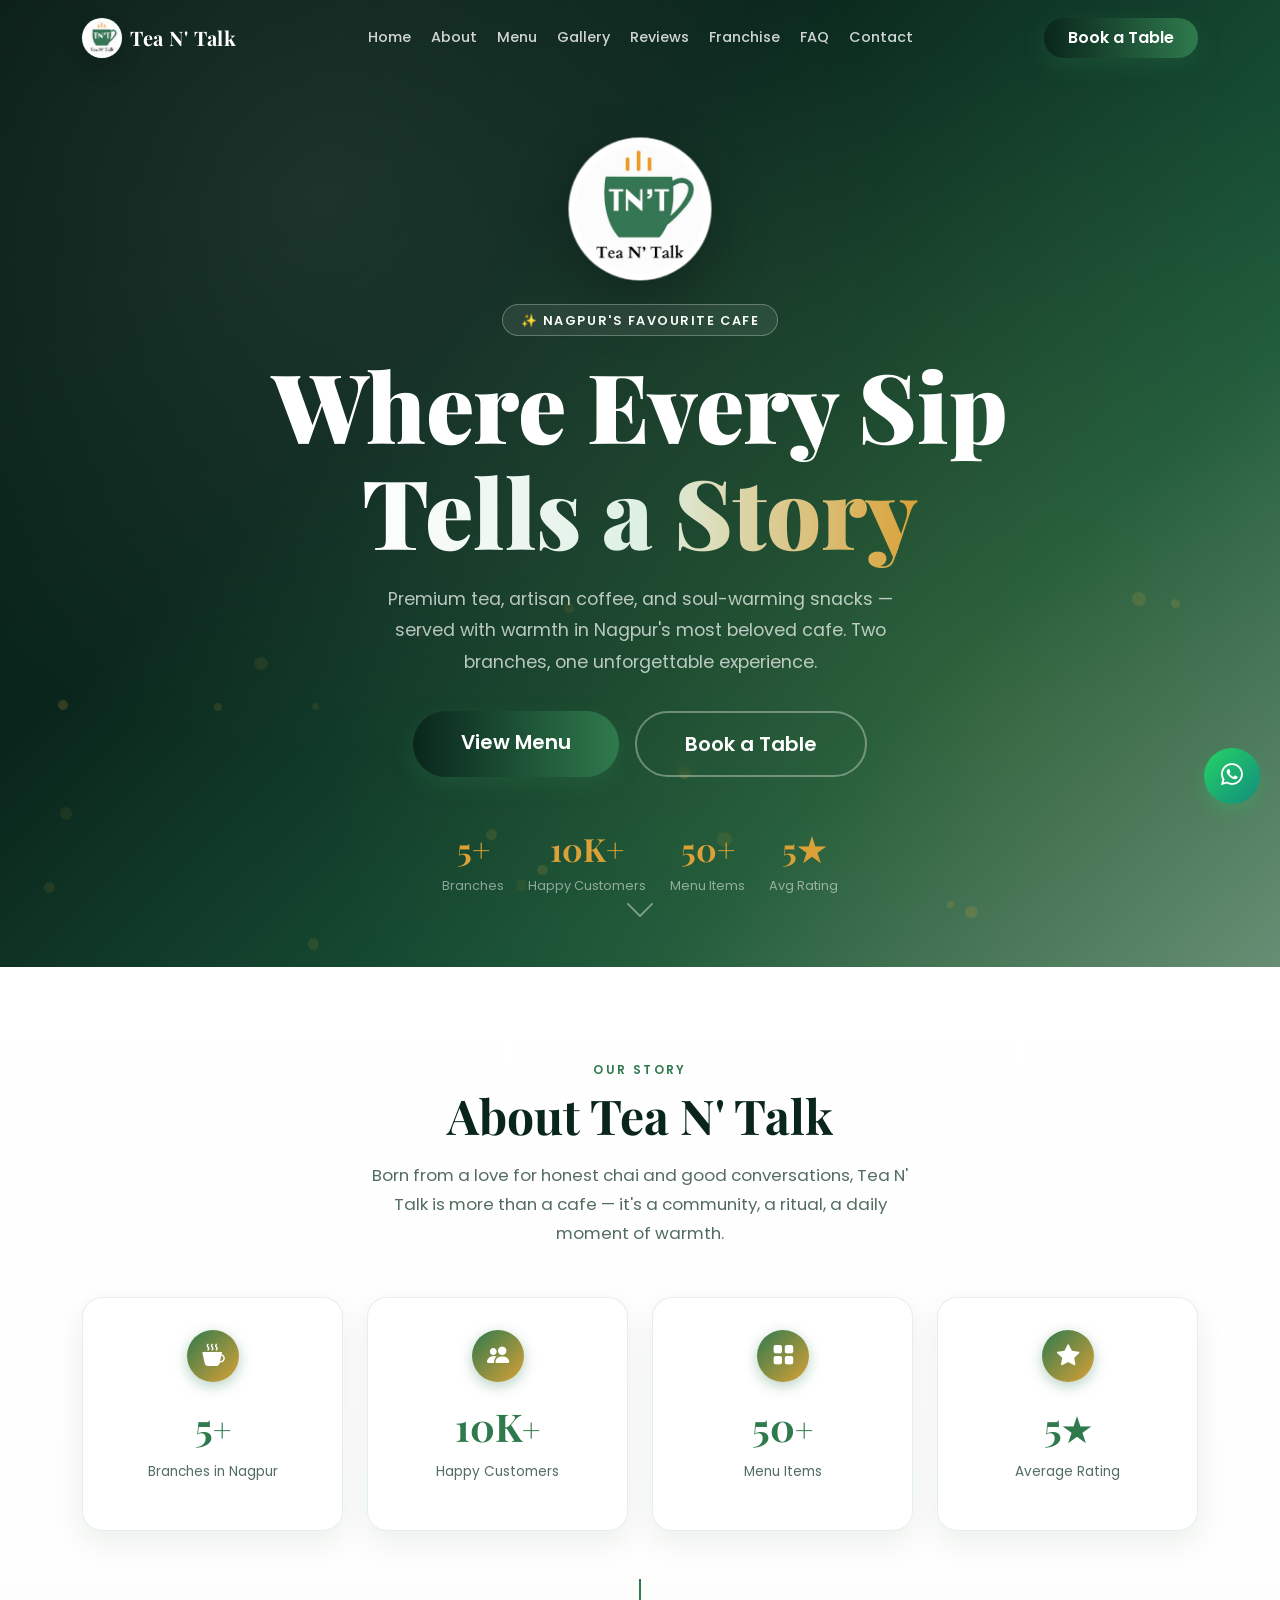
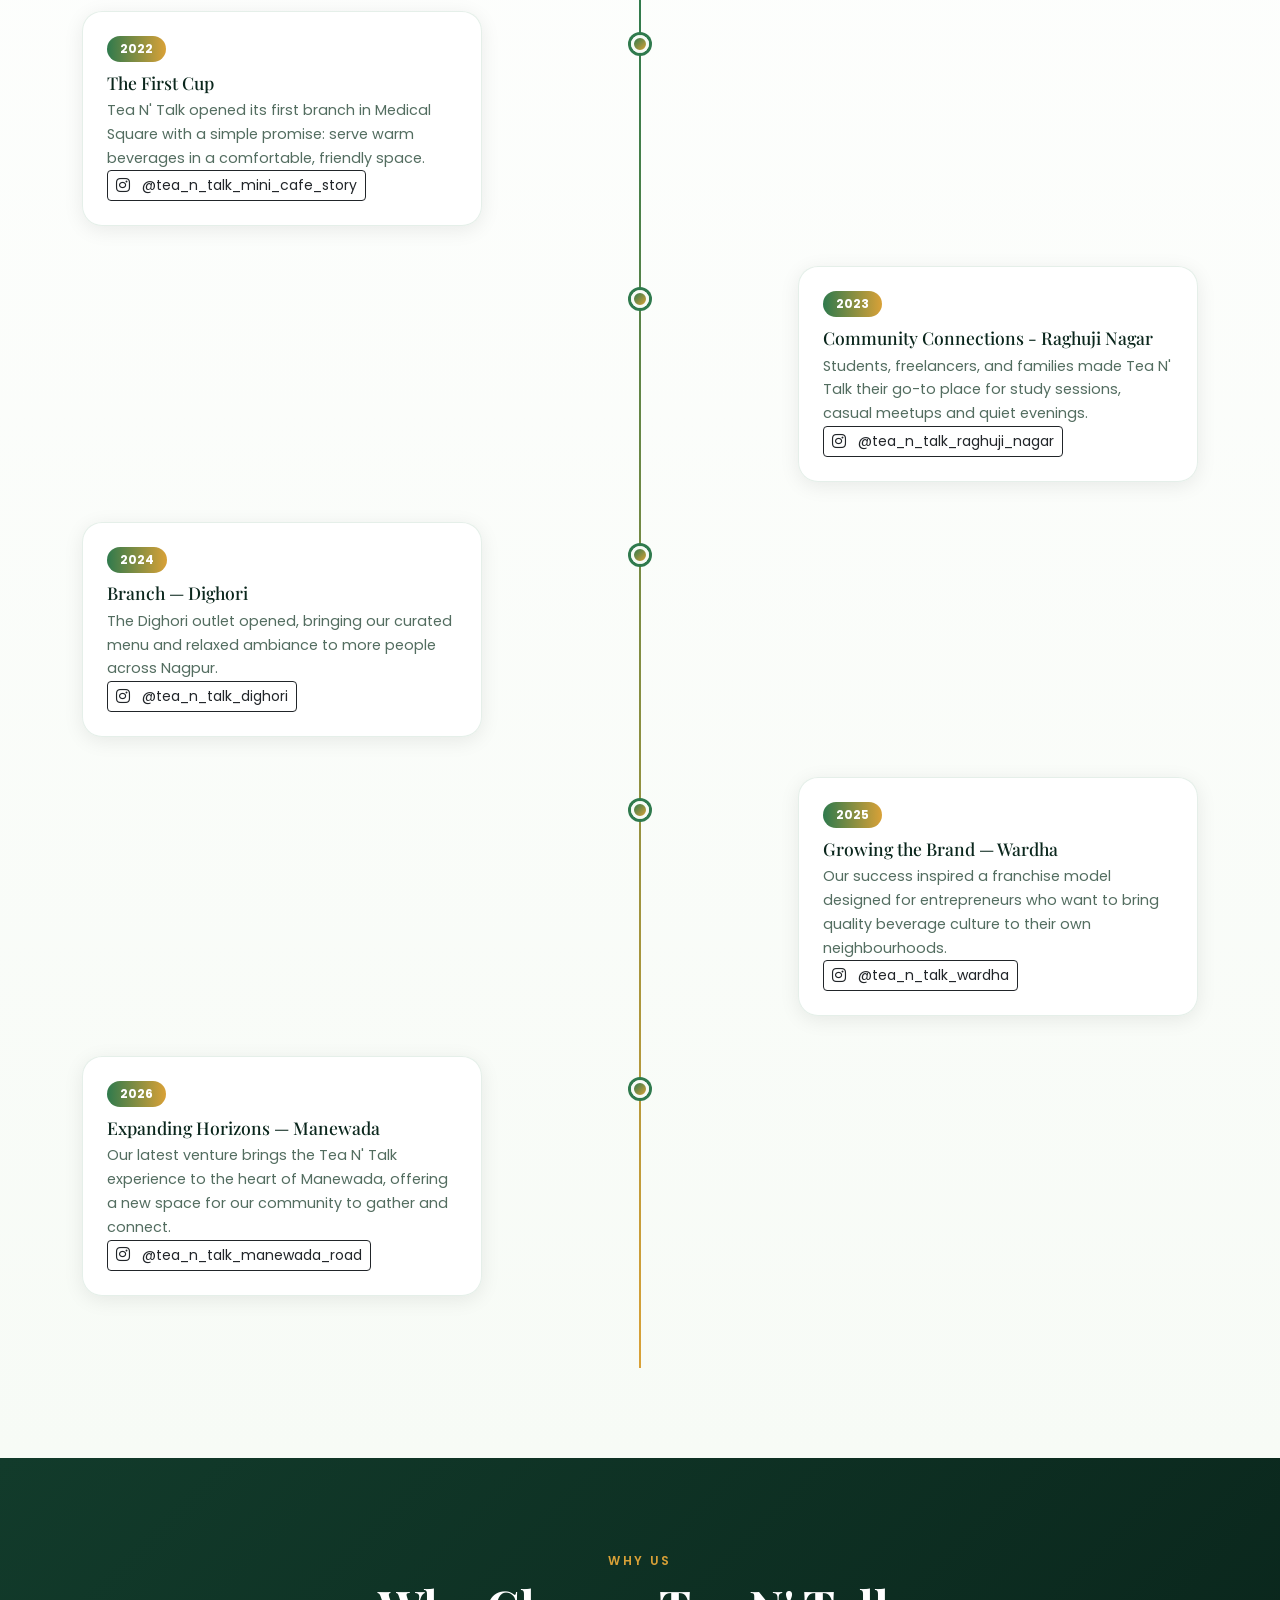
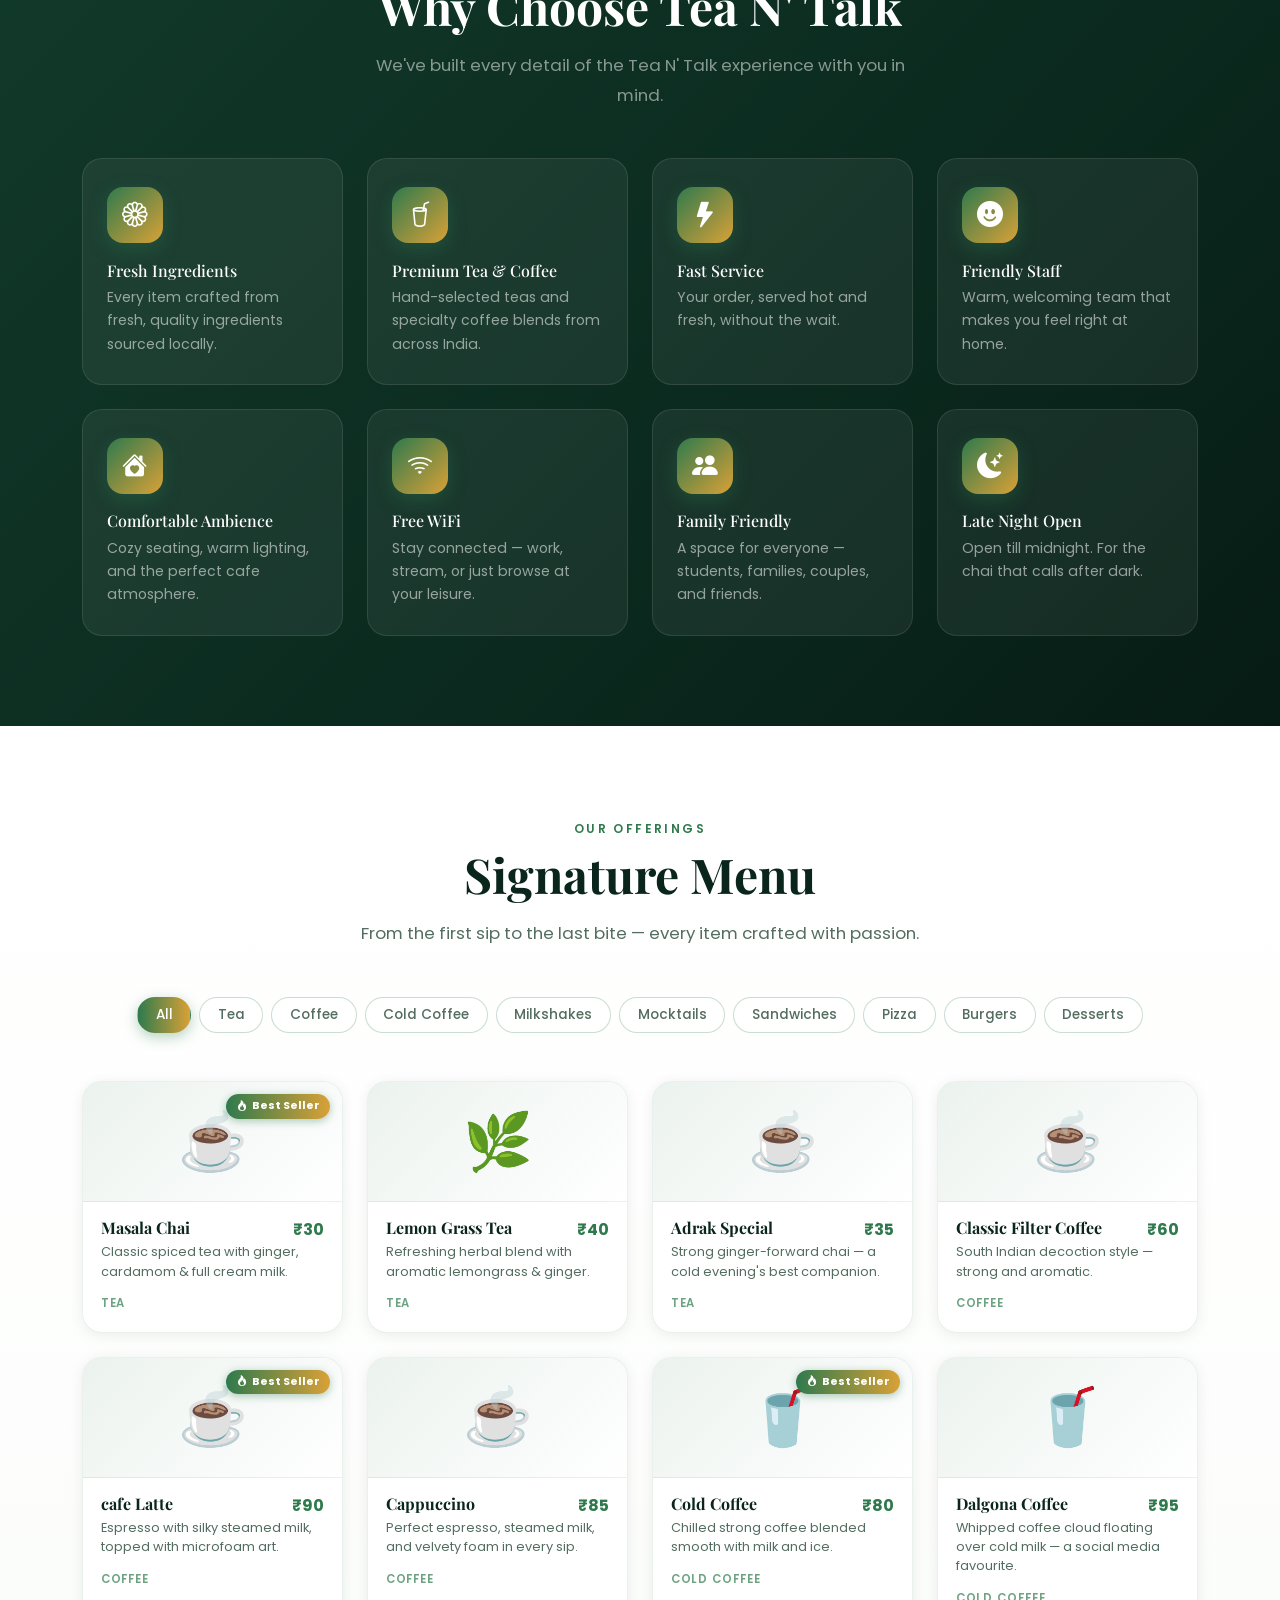
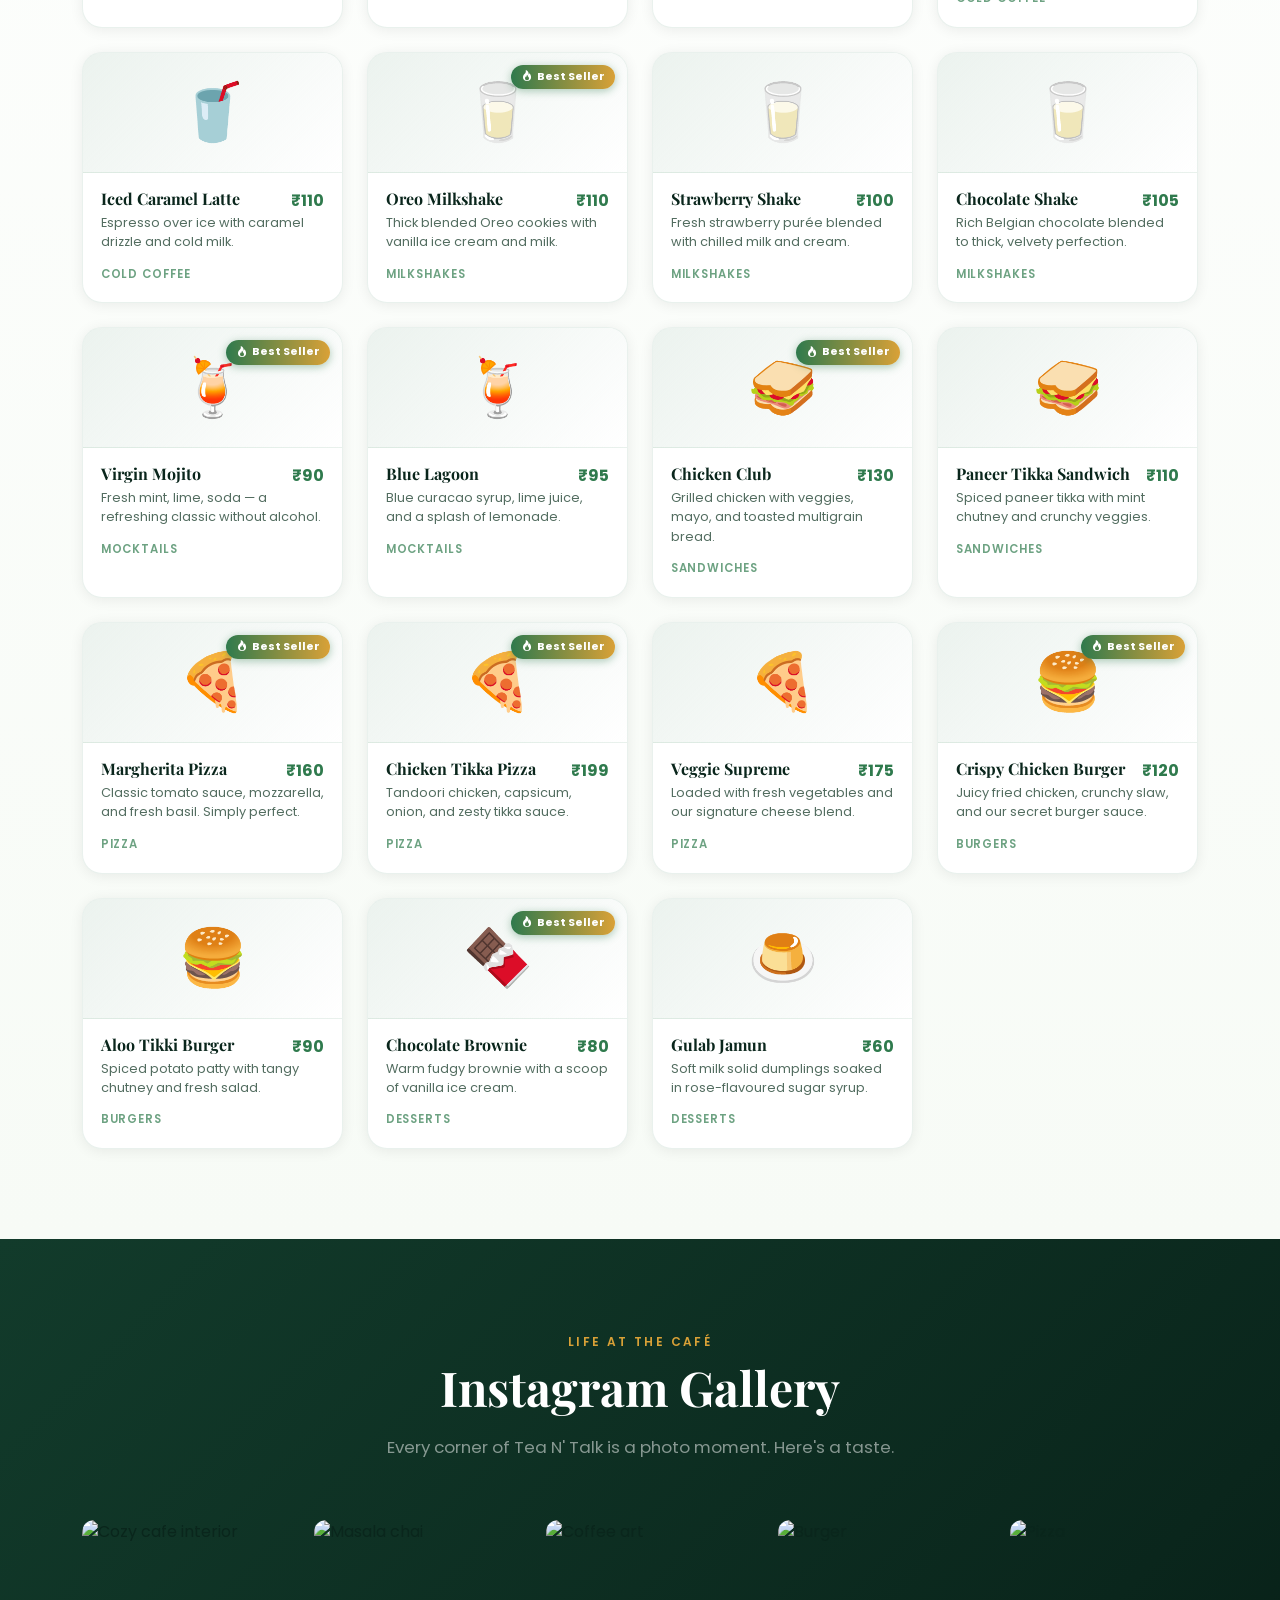
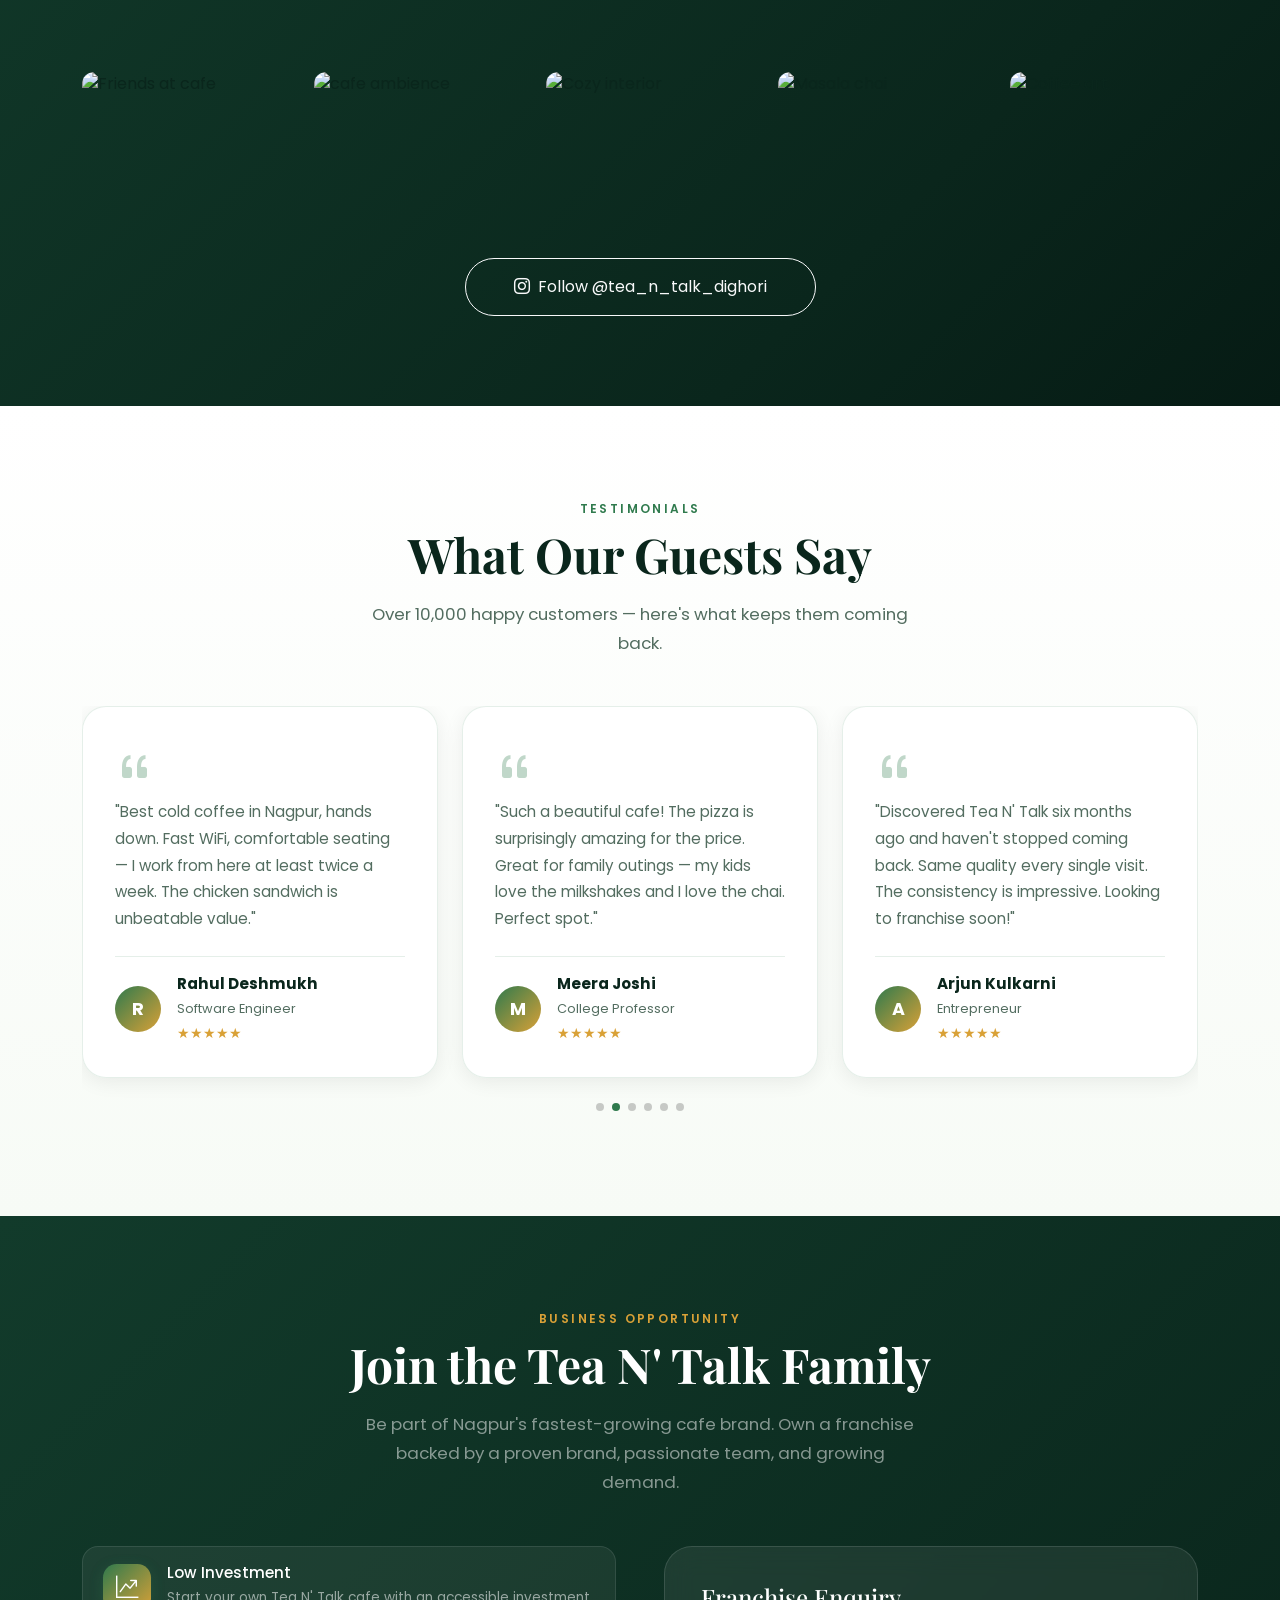
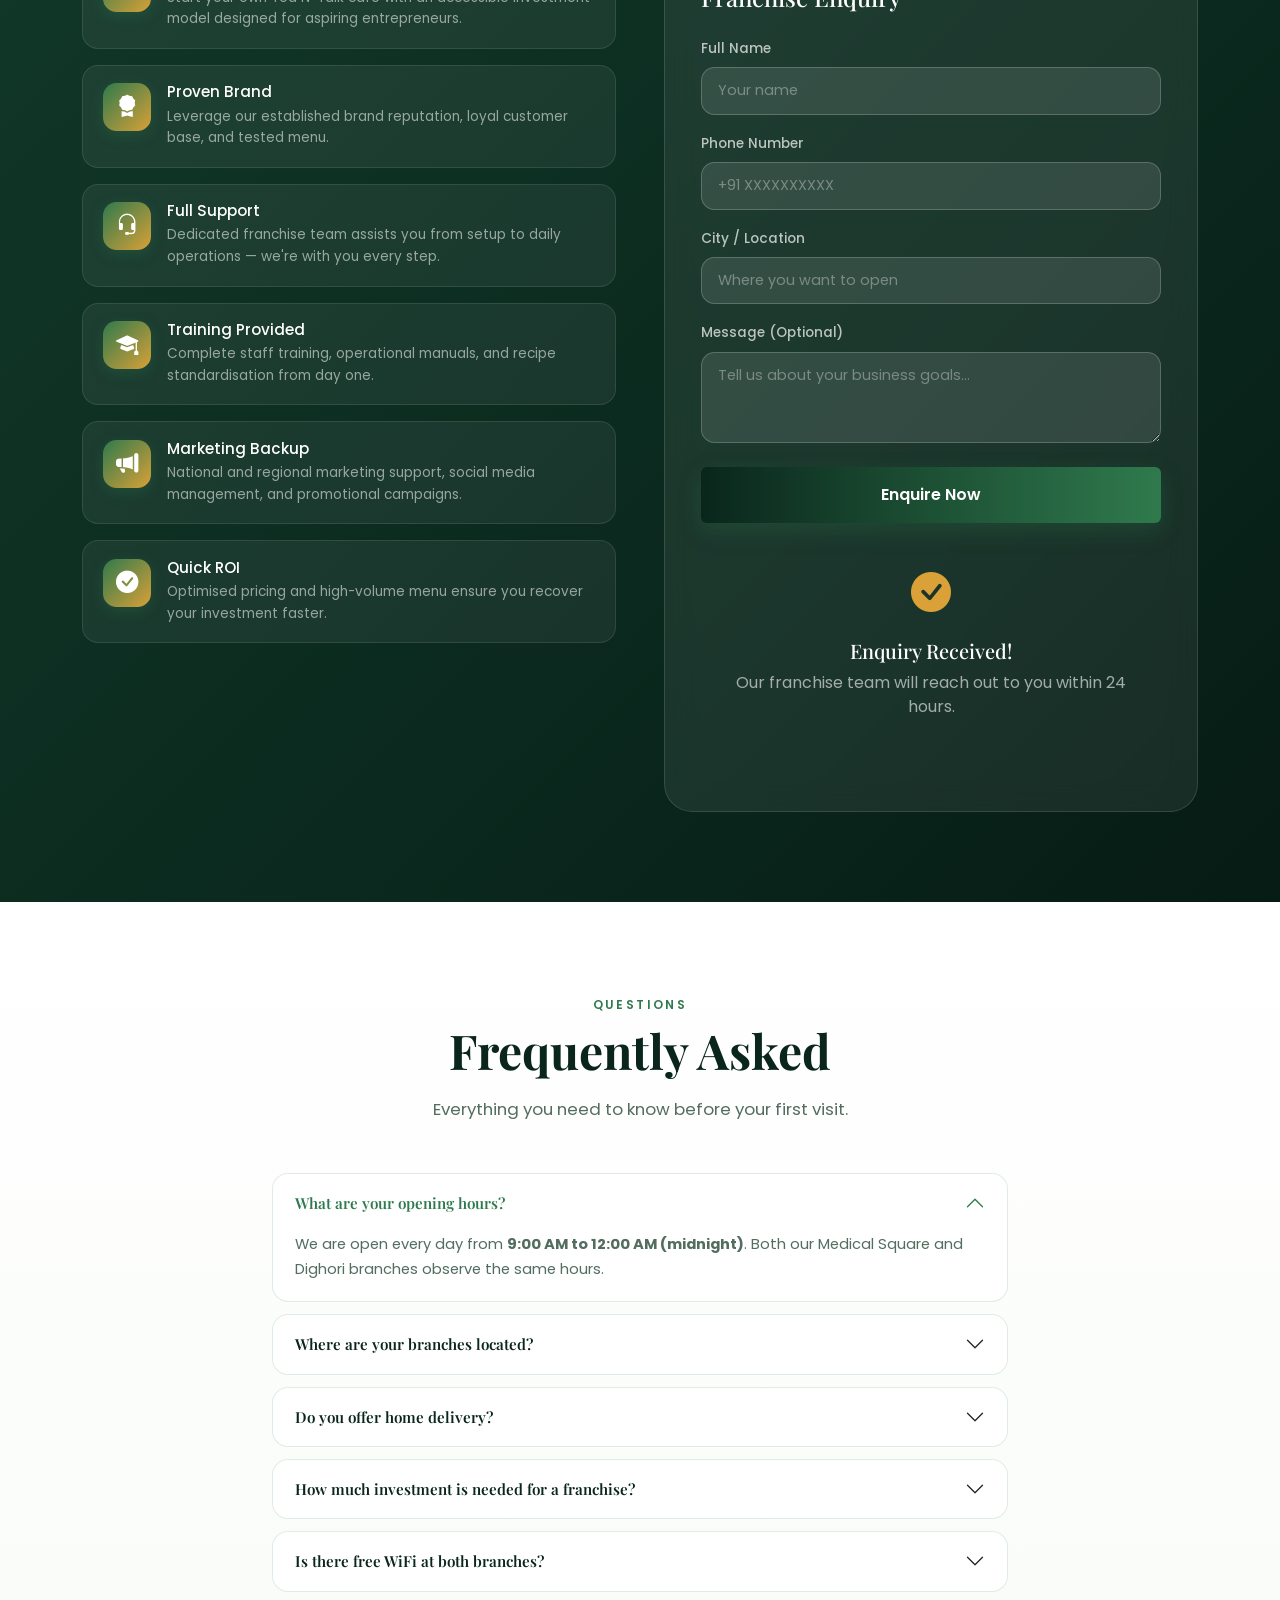
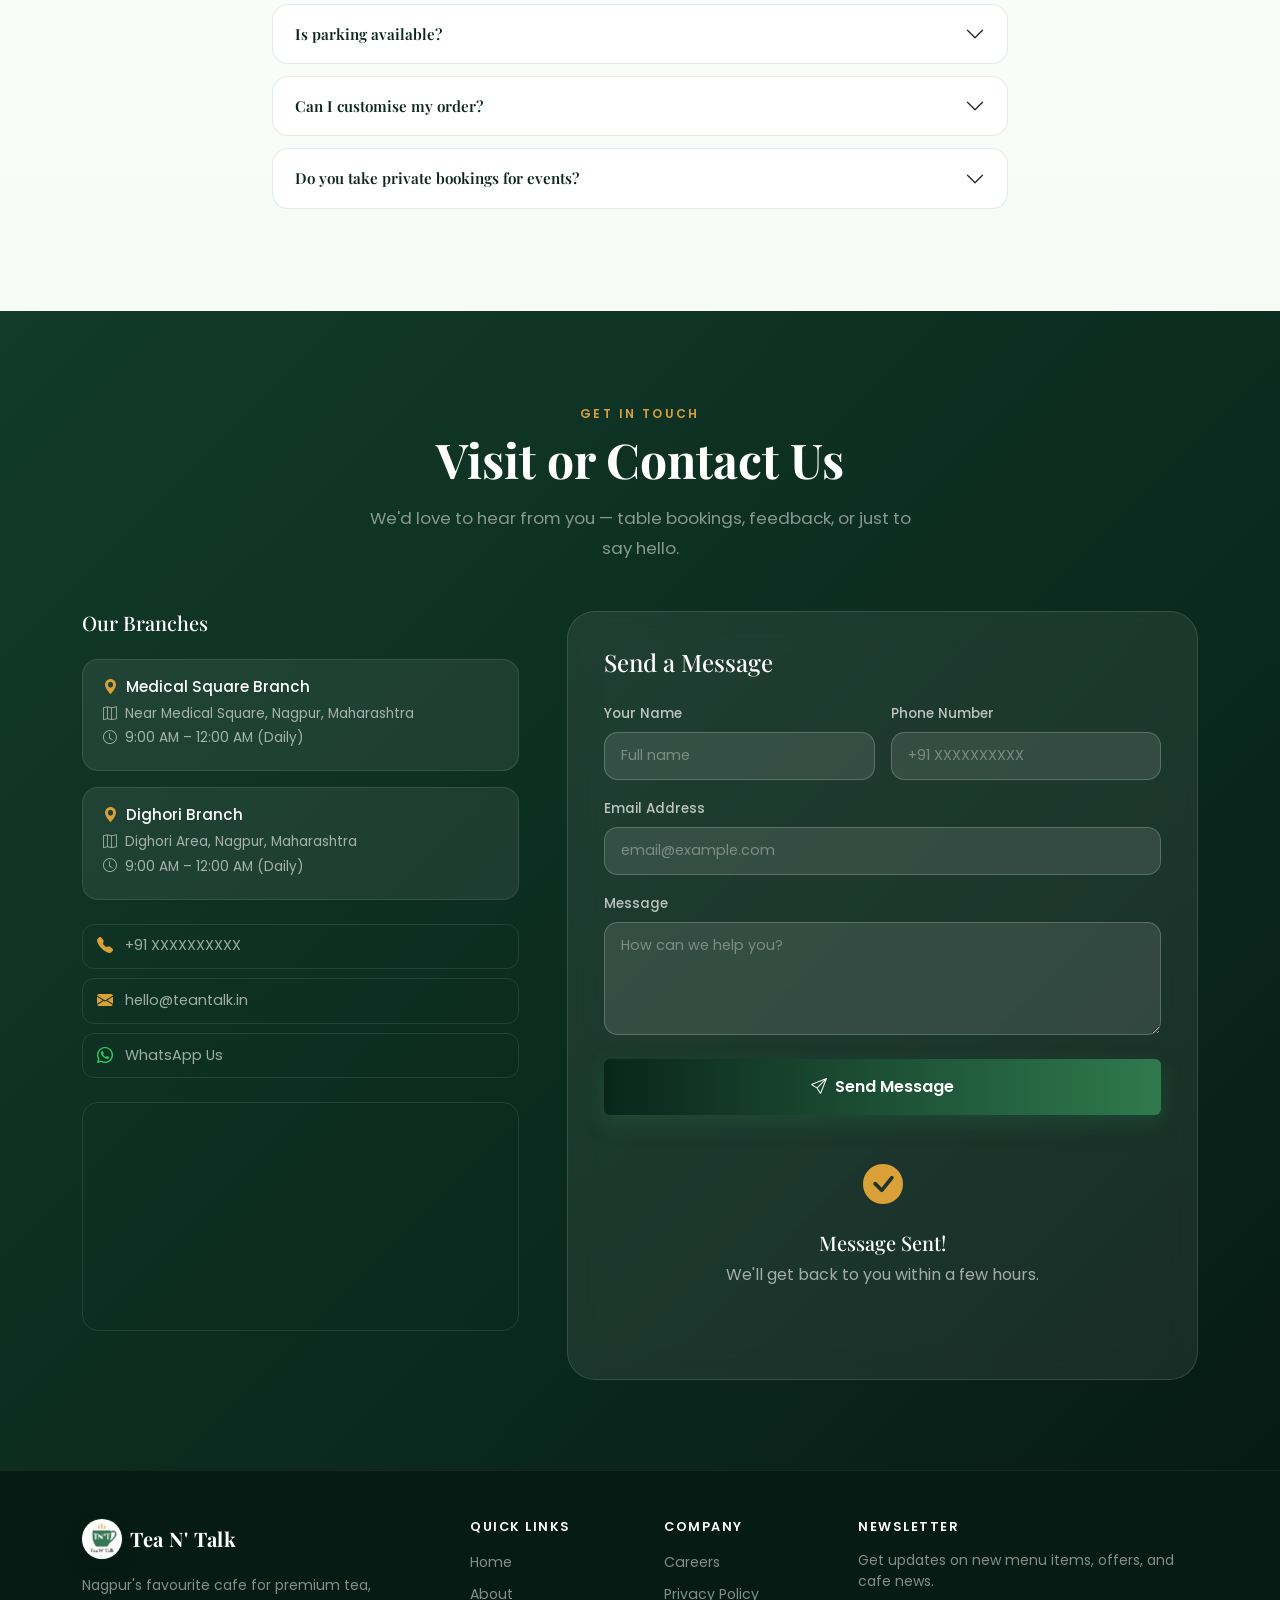
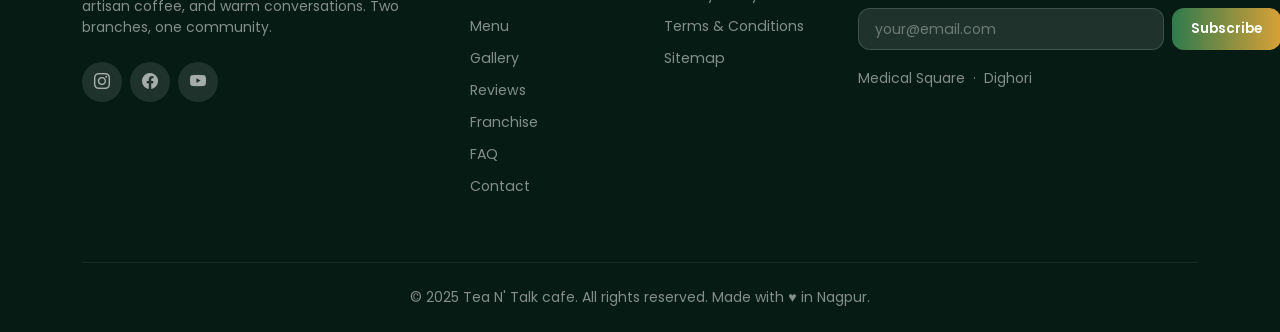
==== commit 5941560c: "new changes added" ====
--- a/index.html
+++ b/index.html
@@ -104,7 +104,7 @@
       </div>
       <div class="hero-stats d-flex flex-wrap justify-content-center gap-4 mt-5" data-aos="fade-up"
         data-aos-delay="650">
-        <div class="hero-stat"><span class="stat-val">2+</span><span class="stat-lbl">Branches</span></div>
+        <div class="hero-stat"><span class="stat-val">5+</span><span class="stat-lbl">Branches</span></div>
         <div class="hero-stat"><span class="stat-val">10K+</span><span class="stat-lbl">Happy Customers</span></div>
         <div class="hero-stat"><span class="stat-val">50+</span><span class="stat-lbl">Menu Items</span></div>
         <div class="hero-stat"><span class="stat-val">5&#9733;</span><span class="stat-lbl">Avg Rating</span></div>
@@ -130,7 +130,7 @@
         <div class="col-6 col-md-3" data-aos="fade-up" data-aos-delay="100">
           <div class="stat-card text-center">
             <div class="stat-icon"><i class="bi bi-cup-hot-fill"></i></div>
-            <div class="counter-val" data-target="2">0</div><span class="counter-suffix">+</span>
+            <div class="counter-val" data-target="5">0</div><span class="counter-suffix">+</span>
             <p>Branches in Nagpur</p>
           </div>
         </div>
